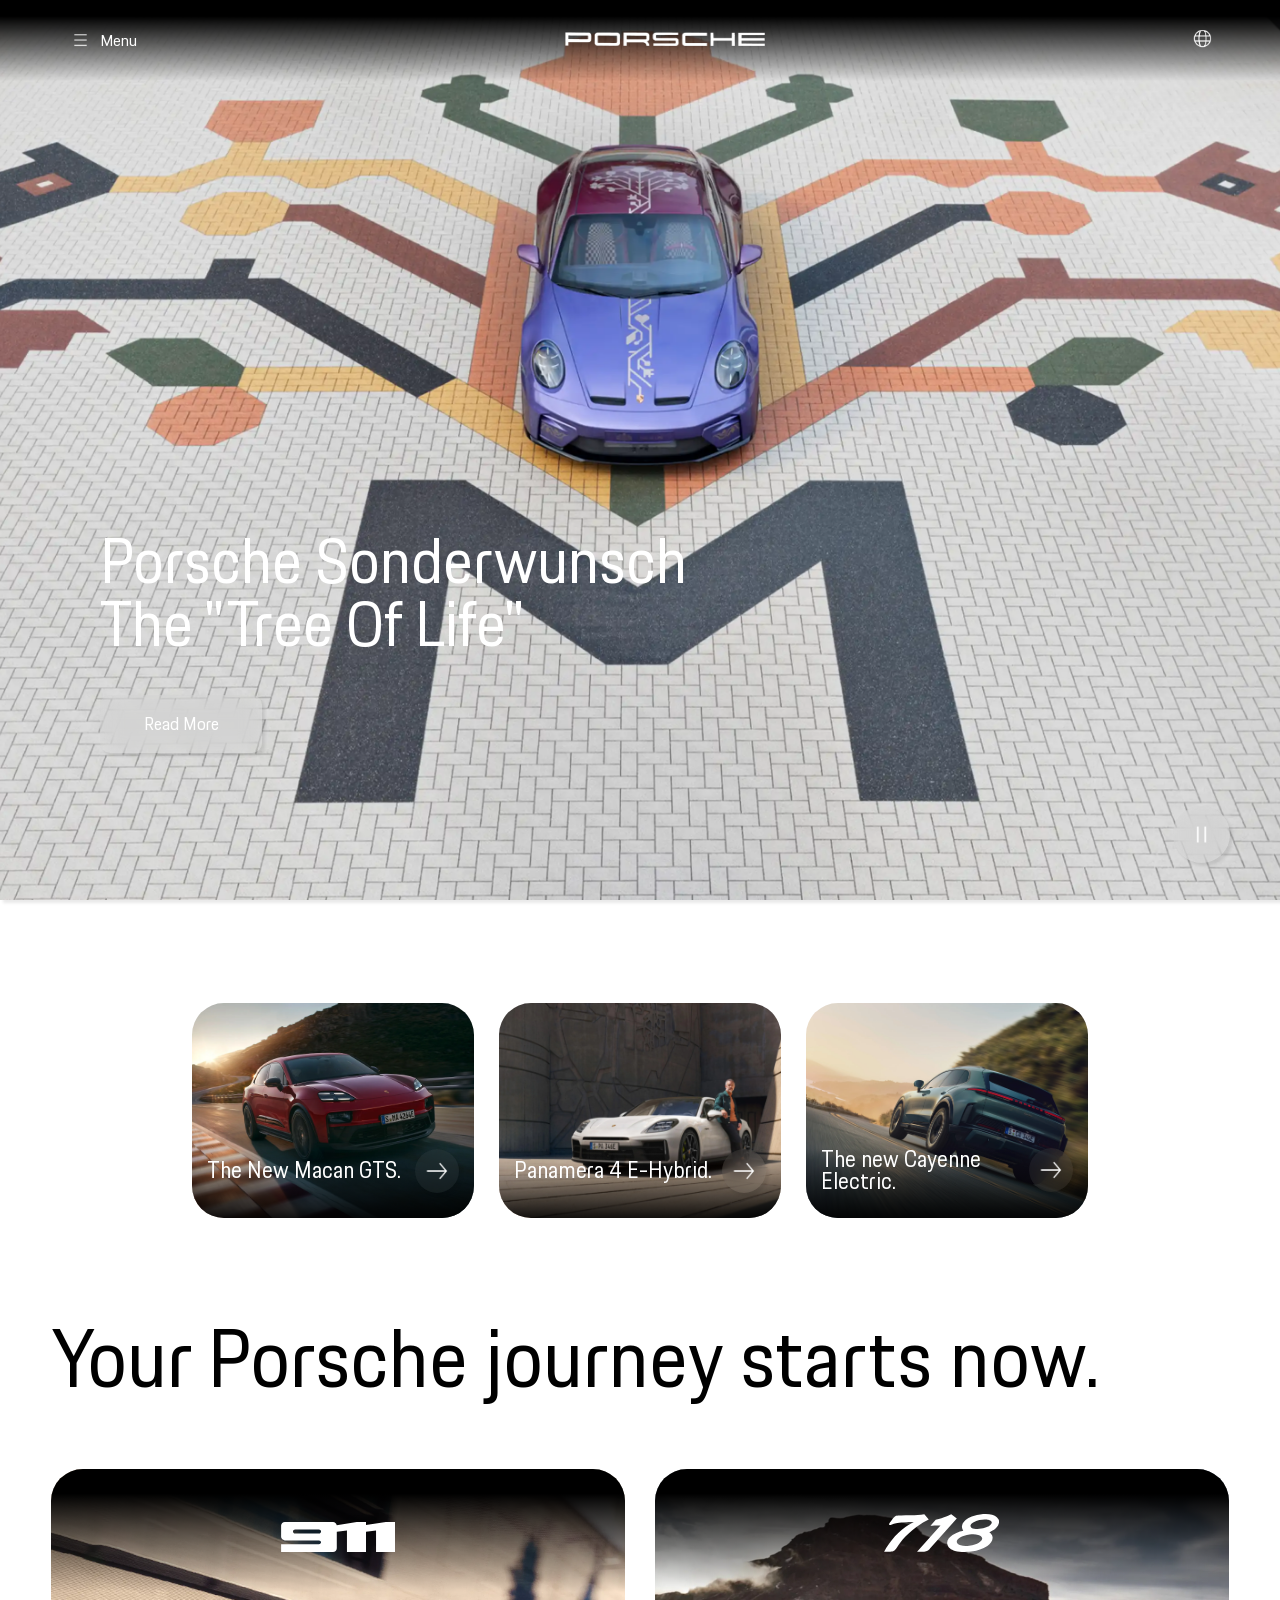
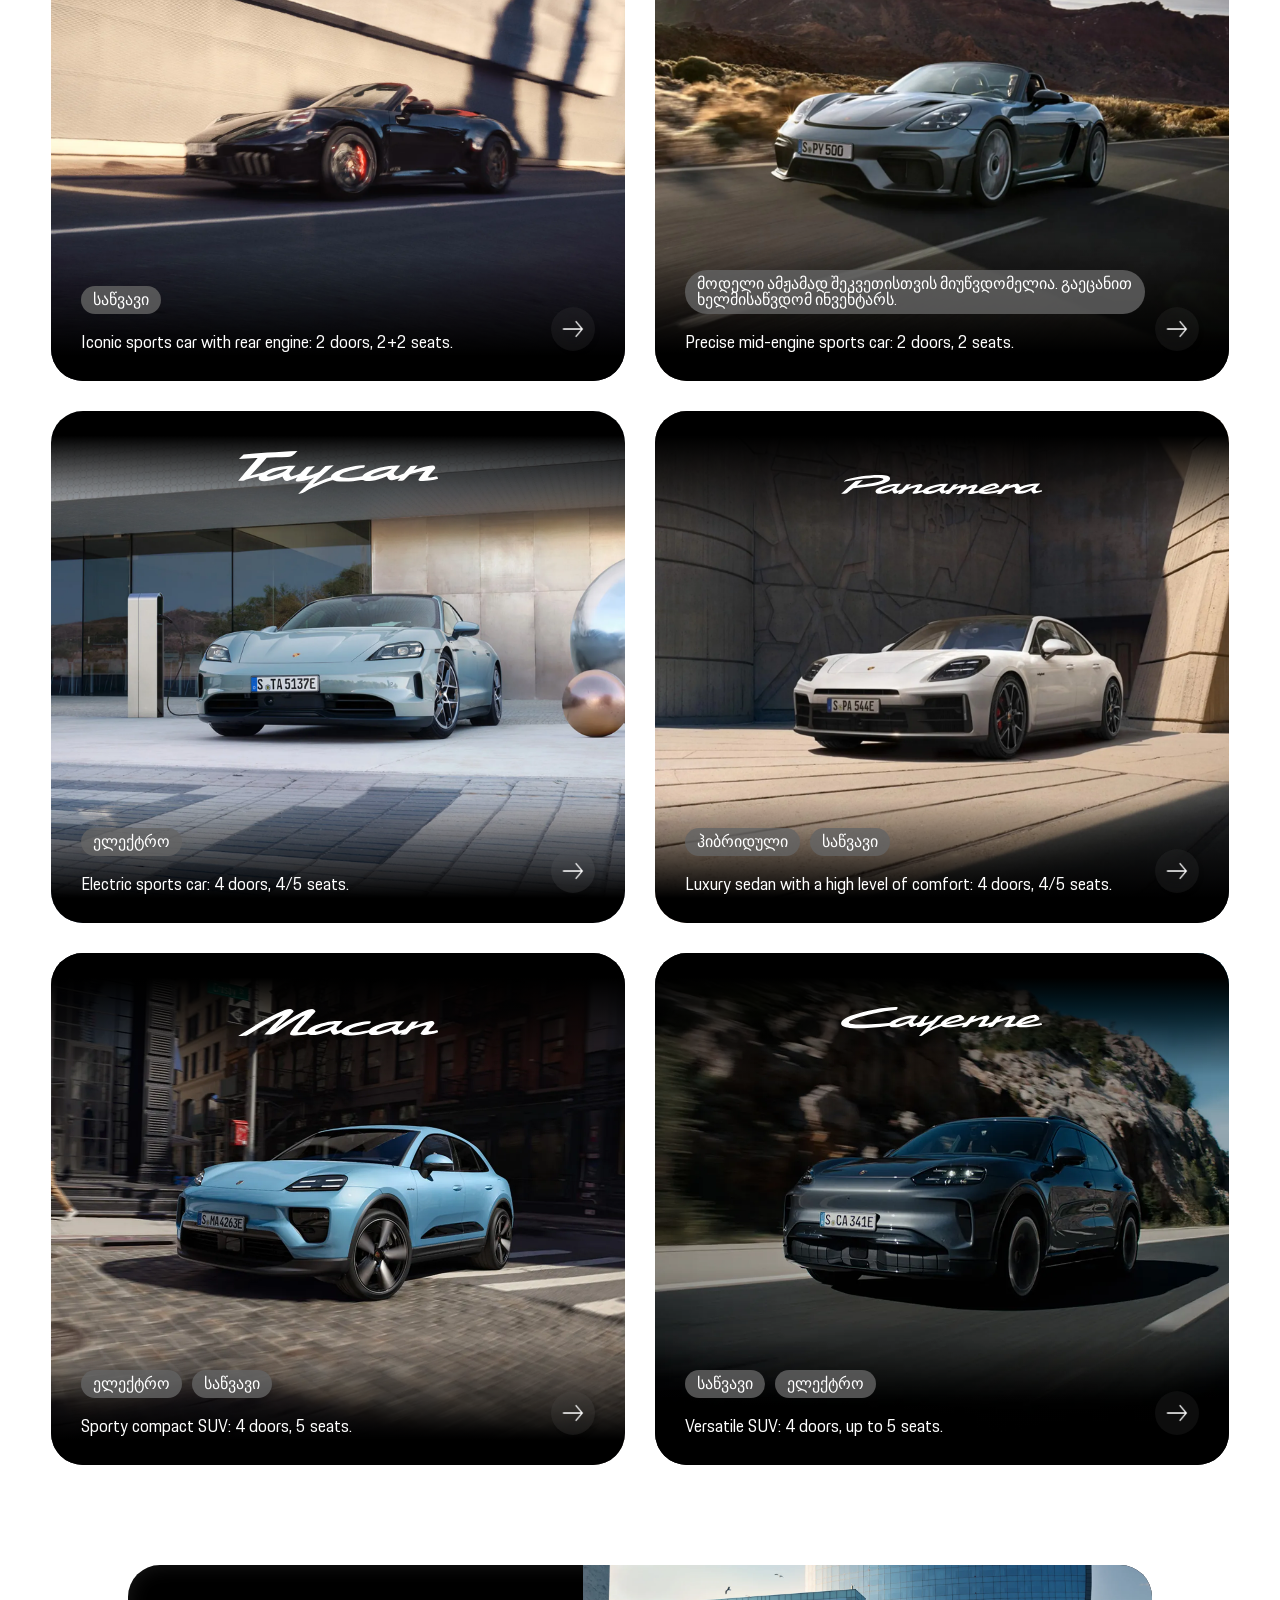
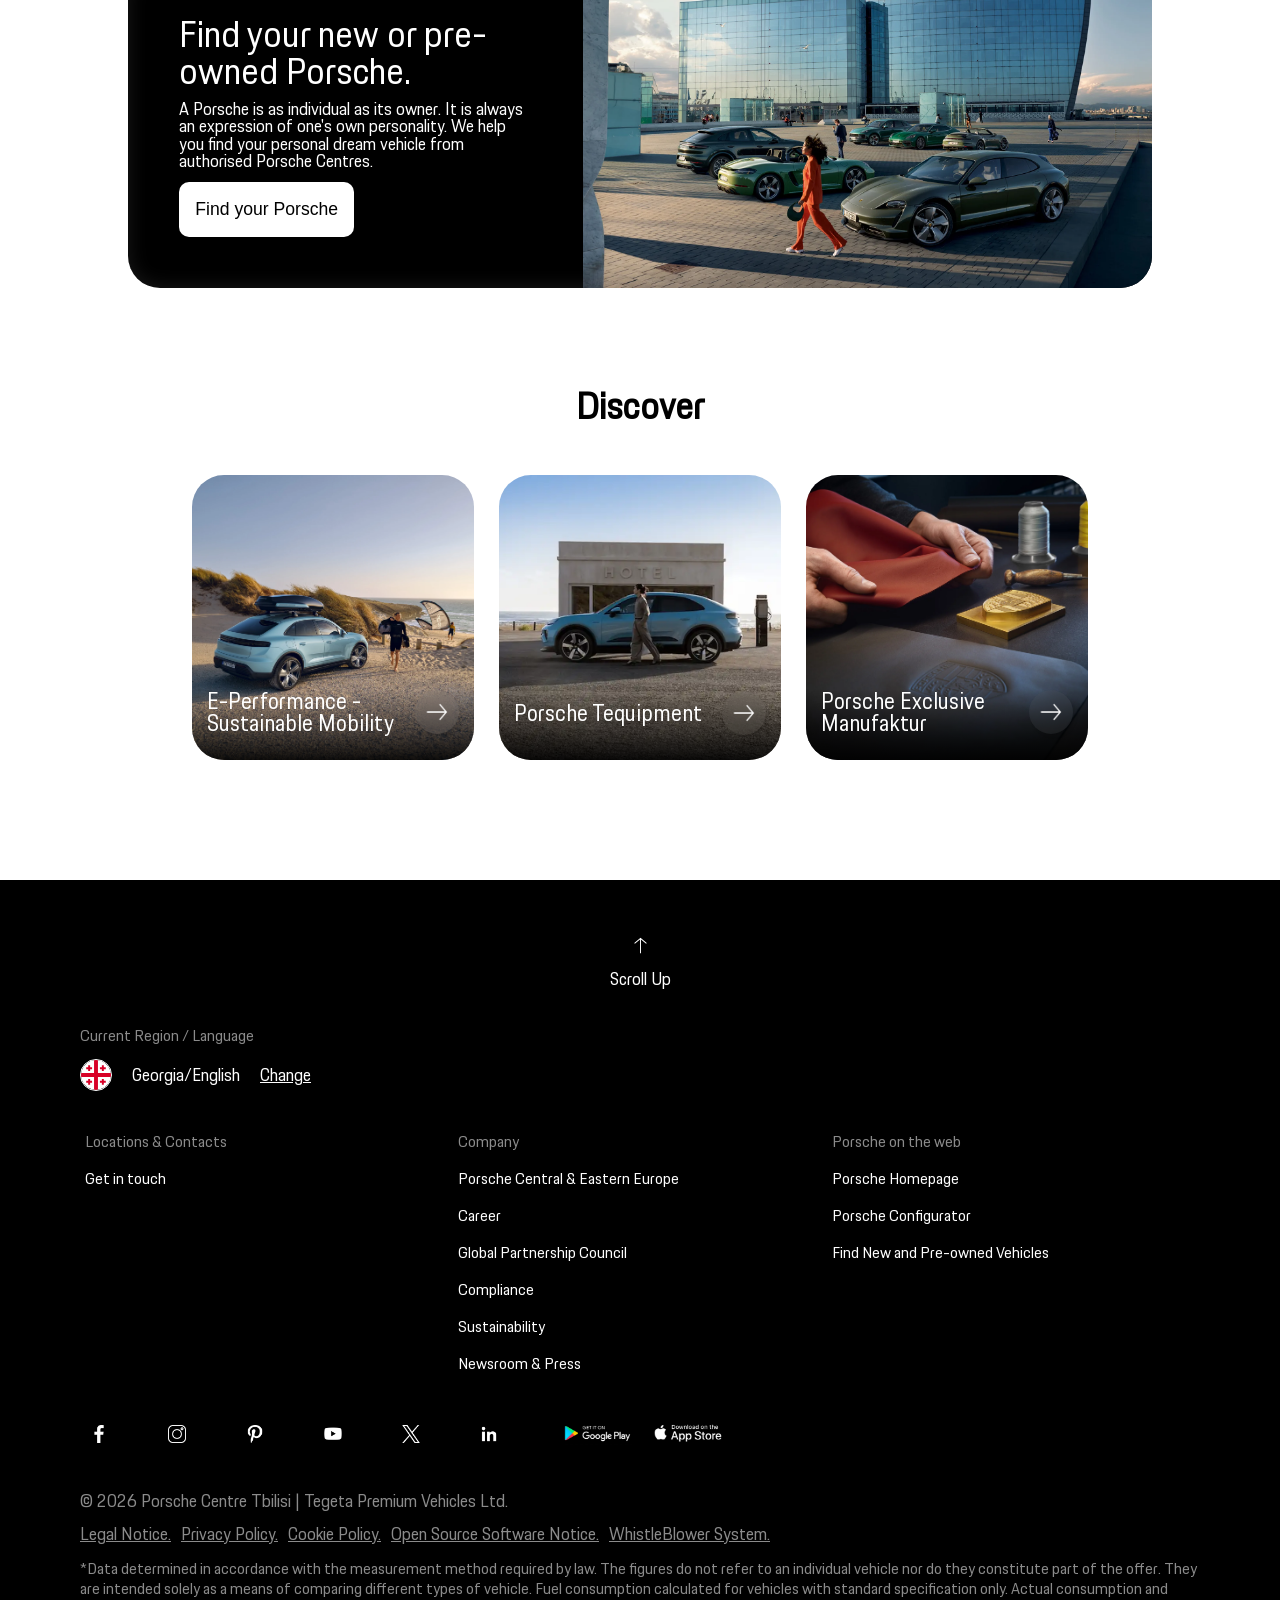
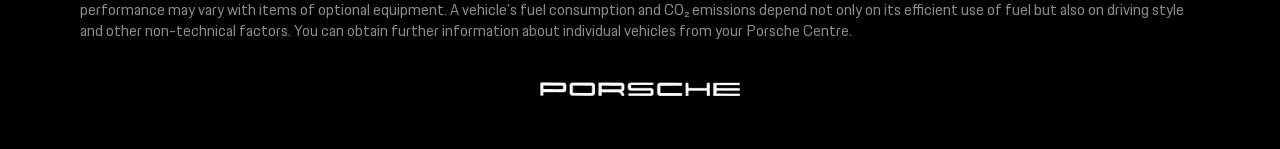
==== index.html @ de77add4 "make header variants, apply them to 911 carrera page, make them responsive, and fix minor bugs" ====
<!doctype html>
<html lang="en">
  <head>
    <meta charset="UTF-8" />
    <meta name="viewport" content="width=device-width, initial-scale=1.0" />
    <title>Porsche Georgia | Official Website</title>
    <link rel="stylesheet" href="./styles/main.css" />
    <link
      rel="icon"
      type="image/x-icon"
      href="./assets/icons/porsche-logo.ico"
    />
  </head>
  <body class="home-page">
    <header>
      <div class="header-container">
        <div id="sidebar-toggle" class="header-left">
          <img
            class="burger-menu"
            src="./assets/icons/menu-lines-white.png"
            alt="burger menu"
          />
          <p class="menu">Menu</p>
        </div>
        <div class="header-middle">
          <img
            class="porsche-logo"
            src="./assets/icons/porsche-logo.png"
            alt="porsche-logo"
          />
          <img
            class="porsche-title"
            src="./assets/images/porsche-title.png"
            alt="Porsche-title"
          />
        </div>
        <div class="header-right">
          <img
            class="globe-icon"
            src="./assets/icons/globe-white.png"
            alt="globe"
          />
          <div class="globe-tooltip">Country Selector</div>
        </div>
      </div>
    </header>
    <aside id="sidebar">
      <div id="sidebar-background" class="background-element"></div>
      <nav>
        <button id="nav-close-btn" class="sidebar-close-btn">
          <img class="x-icon" src="./assets/icons/close.svg" alt="close icon" />
        </button>
        <div class="navigation-container">
          <div class="navigation-tabs">
            <button id="models-btn" class="navigation-btn selected">
              Models
              <img
                class="arrow-right"
                src="./assets/icons/arrow-head-right.svg"
                alt="arrow-right"
              />
            </button>
            <button id="vehicle-purchase-btn" class="navigation-btn">
              Vehicle Purchase
              <img
                class="arrow-right"
                src="./assets/icons/arrow-head-right.svg"
                alt="arrow-right"
              />
            </button>
            <button id="dealer-btn" class="navigation-btn">
              Find a Dealer
              <img
                class="arrow-right"
                src="./assets/icons/arrow-head-right.svg"
                alt="arrow-right"
              />
            </button>
          </div>
          <div class="navigation-action">
            <div class="car-models-tab navigation-tab show">
              <div class="car-model-card">
                <p class="car-model-name">718</p>
                <img
                  class="car-model-image"
                  src="./assets/images/car-models/718/718-side-profile.webp"
                  alt="porsche 911 side profile"
                />
                <div class="fuel-types">
                  <p class="fuel-type">საწვავი</p>
                </div>
              </div>
              <a href="./pages/911.html">
                <div class="car-model-card">
                  <p class="car-model-name">911</p>
                  <img
                    class="car-model-image"
                    src="./assets/images/car-models/911/911-side-profile.webp"
                    alt="porsche 911 side profile"
                  />
                  <div class="fuel-types">
                    <p class="fuel-type">საწვავი</p>
                  </div>
                </div>
              </a>
              <div class="car-model-card">
                <p class="car-model-name">Taycan</p>
                <img
                  class="car-model-image"
                  src="./assets/images/car-models/taycan/taycan-side-profile.webp"
                  alt="porsche 911 side profile"
                />
                <div class="fuel-types">
                  <p class="fuel-type">ელექტრო</p>
                </div>
              </div>
              <div class="car-model-card">
                <p class="car-model-name">Panamera</p>
                <img
                  class="car-model-image"
                  src="./assets/images/car-models/panamera/panamera-side-profile.webp"
                  alt="porsche 911 side profile"
                />
                <div class="fuel-types">
                  <p class="fuel-type">ჰიბრიდული</p>
                  <p class="fuel-type">საწვავი</p>
                </div>
              </div>
              <div class="car-model-card">
                <p class="car-model-name">Macan</p>
                <img
                  class="car-model-image"
                  src="./assets/images/car-models/macan/macan-side-profile.webp"
                  alt="porsche 911 side profile"
                />
                <div class="fuel-types">
                  <p class="fuel-type">ელექტრო</p>
                  <p class="fuel-type">საწვავი</p>
                </div>
              </div>
              <div class="car-model-card">
                <p class="car-model-name">Cayenne</p>
                <img
                  class="car-model-image"
                  src="./assets/images/car-models/cayenne/cayenne-side-profile.webp"
                  alt="porsche 911 side profile"
                />
                <div class="fuel-types">
                  <p class="fuel-type">ელექტრო</p>
                  <p class="fuel-type">ჰიბრიდული</p>
                  <p class="fuel-type">საწვავი</p>
                </div>
              </div>
            </div>
            <div class="vehicle-purchase-tab navigation-tab">
              <a href="#">Model Overview & Local Services</a>
              <a href="#">Configure</a>
              <a href="#">Compare Models</a>
              <a href="#">Saved Vehicles</a>
              <a href="#">Find New and Pre-owned Vehicles</a>
              <a href="#">E-Mobility & E-Performance</a>
              <a href="#">Genuine Accessories</a>
            </div>
            <div class="dealers-tab navigation-tab">
              <button class="find-dealer-btn">
                Search for dealers on a map
                <img
                  class="arrow-right-icon"
                  src="./assets/icons/black-arrow-right.svg"
                  alt="arrow pointing right"
                />
              </button>
              <div class="dealer-details-container">
                <p class="dealer-title">Porsche center Tbilisi</p>
                <p class="dealer-address">
                  12th km., David Agmashenebeli Alley, 0131 Tbilisi
                </p>

                <ul class="dealer-navigation-list">
                  <li class="navigation-list-item">
                    <a href="#">
                      <img
                        class="navigation-icon"
                        src="./assets/icons/pin.svg"
                        alt="pin"
                      />
                      Get Directions
                    </a>
                  </li>
                  <li class="navigation-list-item">
                    <a href="#">
                      <img
                        class="navigation-icon"
                        src="./assets/icons/globe-black.svg"
                        alt="pin"
                      />
                      Visit Dealer Website
                    </a>
                  </li>
                  <li class="navigation-list-item">
                    <a href="#">
                      <img
                        class="navigation-icon"
                        src="./assets/icons/car.svg"
                        alt="pin"
                      />
                      See Vehicles for this Dealer
                    </a>
                  </li>
                </ul>
                <button class="show-more-details-btn">
                  <img
                    class="arrow-down-icon"
                    src="./assets/icons/arrow-head-down.svg"
                    alt="arrow pointing down"
                  />how more details
                </button>
              </div>
            </div>
          </div>
        </div>
      </nav>
    </aside>
    <main>
      <section id="section1" class="section1 hero-section">
        <div class="section1-container">
          <video
            class="page-video"
            autoplay
            loop
            playsinline
            poster="./assets/images/hero-video-cover.webp"
            muted
          >
            <source src="./assets/videos/hero-video-av1.mp4" type="video/mp4" />
            <source
              src="./assets/videos/hero-video-h.264.mp4"
              type="video/mp4"
            />

            <source
              src="./assets/videos/hero-video-hevc.mp4"
              type="video/mp4"
            />
            your browser doesn't support video format/codec
          </video>
          <div class="page-content">
            <h1 class="page-title">Porsche Sonderwunsch The "Tree Of Life"</h1>
            <button class="cta-btn read-btn">Read More</button>
          </div>
          <button class="video-playback-btn">
            <img
              class="pause-icon"
              src="./assets/icons/pause.png"
              alt="pause-icon"
            />
            <img
              class="play-icon"
              src="./assets/icons/play.png"
              alt="play-icon"
            />
          </button>
        </div>
      </section>
      <section class="section2">
        <div class="section2-container small-articles-container">
          <article class="small-article">
            <img
              class="article-banner"
              src="./assets/images/car-models/macan/red-macan.webp"
              alt="Porsche-Macan"
            />
            <div class="article-content">
              <p class="article-name">The New Macan GTS.</p>
              <button class="arrow-btn">
                <img
                  src="./assets/icons/white-arrow-right.png"
                  alt="white-arrow-right"
                />
              </button>
            </div>
          </article>
          <article class="small-article">
            <img
              class="article-banner"
              src="./assets/images/car-models/panamera/white-panamera-with-man.webp"
              alt="Porsche-Macan"
            />
            <div class="article-content">
              <p class="article-name">Panamera 4 E-Hybrid.</p>
              <button class="arrow-btn">
                <img
                  src="./assets/icons/white-arrow-right.png"
                  alt="white-arrow-right"
                />
              </button>
            </div>
          </article>
          <article class="small-article">
            <img
              class="article-banner"
              src="./assets/images/car-models/cayenne/green-cayenne.webp"
              alt="Porsche-Macan"
            />
            <div class="article-content">
              <p class="article-name">The new Cayenne Electric.</p>
              <button class="arrow-btn">
                <img
                  src="./assets/icons/white-arrow-right.png"
                  alt="white-arrow-right"
                />
              </button>
            </div>
          </article>
        </div>
      </section>
      <section class="section3">
        <div class="section3-container">
          <h1 class="section3-title section-title">
            Your Porsche journey starts now.
          </h1>
          <div class="articles-container">
            <article data-index="0" id="slide1" class="car-model-article">
              <div class="header header911">
                <img
                  class="model-name-signature"
                  src="./assets/images/model-signatures/911.svg"
                  alt="Porsche 911 model signature"
                />
              </div>
              <div class="media">
                <img
                  class="car-image"
                  src="./assets/images/car-models/911/911-black.webp"
                  alt="Porsche-911"
                />
                <video
                  class="car-video"
                  loop
                  autoplay
                  muted
                  src="./assets/videos/911.mp4"
                ></video>
              </div>
              <div class="footer">
                <div class="footer-left">
                  <div class="fuel-type-wrapper">
                    <p class="fuel-type">საწვავი</p>
                  </div>
                  <p class="description">
                    Iconic sports car with rear engine: 2 doors, 2+2 seats.
                  </p>
                </div>
                <div class="footer-right">
                  <button class="arrow-btn">
                    <span class="explore-title">Explore</span>
                    <img
                      src="./assets/icons/white-arrow-right.png"
                      alt="white-arrow-right"
                    />
                  </button>
                </div>
              </div>
            </article>
            <article data-index="1" id="slide2" class="car-model-article">
              <div class="header">
                <img
                  class="model-name-signature"
                  src="./assets/images/model-signatures/718.svg"
                  alt="Porsche 718 model signature"
                />
              </div>
              <div class="media">
                <img
                  class="car-image"
                  src="./assets/images/car-models/718/718-white.webp"
                  alt="Porsche-718"
                />
                <video
                  class="car-video"
                  loop
                  autoplay
                  muted
                  src="./assets/videos/718.mp4"
                ></video>
              </div>
              <div class="footer">
                <div class="footer-left">
                  <div class="fuel-type-wrapper">
                    <p class="fuel-type">
                      მოდელი ამჟამად შეკვეთისთვის მიუწვდომელია. გაეცანით
                      ხელმისაწვდომ ინვენტარს.
                    </p>
                  </div>
                  <p class="description">
                    Precise mid-engine sports car: 2 doors, 2 seats.
                  </p>
                </div>
                <div class="footer-right">
                  <button class="arrow-btn">
                    <span class="explore-title">Explore</span>
                    <img
                      src="./assets/icons/white-arrow-right.png"
                      alt="white-arrow-right"
                    />
                  </button>
                </div>
              </div>
            </article>
            <article data-index="2" id="slide3" class="car-model-article">
              <div class="header">
                <img
                  class="model-name-signature text"
                  src="./assets/images/model-signatures/taycan.svg"
                  alt="Porsche Taycan model signature text"
                />
              </div>
              <div class="media">
                <img
                  class="car-image"
                  src="./assets/images/car-models/taycan/white-taycan.webp"
                  alt="Porsche-taycan"
                />
                <video
                  class="car-video"
                  loop
                  autoplay
                  muted
                  src="./assets/videos/taycan.mp4"
                ></video>
              </div>
              <div class="footer">
                <div class="footer-left">
                  <div class="fuel-type-wrapper">
                    <p class="fuel-type">ელექტრო</p>
                  </div>
                  <p class="description">
                    Electric sports car: 4 doors, 4/5 seats.
                  </p>
                </div>
                <div class="footer-right">
                  <button class="arrow-btn">
                    <span class="explore-title">Explore</span>
                    <img
                      src="./assets/icons/white-arrow-right.png"
                      alt="white-arrow-right"
                    />
                  </button>
                </div>
              </div>
            </article>

            <article data-index="3" id="slide4" class="car-model-article">
              <div class="header">
                <img
                  class="model-name-signature text"
                  src="./assets/images/model-signatures/panamera.svg"
                  alt="Porsche Panamera model signature text"
                />
              </div>
              <div class="media">
                <img
                  class="car-image"
                  src="./assets/images/car-models/panamera/white-panamera.webp"
                  alt="Porsche-panamera"
                />
                <video
                  class="car-video"
                  loop
                  autoplay
                  muted
                  src="./assets/videos/panamera.mp4"
                ></video>
              </div>
              <div class="footer">
                <div class="footer-left">
                  <div class="fuel-type-wrapper">
                    <p class="fuel-type">ჰიბრიდული</p>
                    <p class="fuel-type">საწვავი</p>
                  </div>
                  <p class="description">
                    Luxury sedan with a high level of comfort: 4 doors, 4/5
                    seats.
                  </p>
                </div>
                <div class="footer-right">
                  <button class="arrow-btn">
                    <span class="explore-title">Explore</span>
                    <img
                      src="./assets/icons/white-arrow-right.png"
                      alt="white-arrow-right"
                    />
                  </button>
                </div>
              </div>
            </article>
            <article data-index="4" id="slide5" class="car-model-article">
              <div class="header">
                <img
                  class="model-name-signature text"
                  src="./assets/images/model-signatures/macan.svg"
                  alt="Porsche Macan model signature text"
                />
              </div>
              <div class="media">
                <img
                  class="car-image"
                  src="./assets/images/car-models/macan/blue-macan.webp"
                  alt="Porsche 911"
                />
                <video
                  class="car-video"
                  loop
                  autoplay
                  muted
                  src="./assets/videos/macan.mp4"
                ></video>
              </div>
              <div class="footer">
                <div class="footer-left">
                  <div class="fuel-type-wrapper">
                    <p class="fuel-type">ელექტრო</p>
                    <p class="fuel-type">საწვავი</p>
                  </div>
                  <p class="description">
                    Sporty compact SUV: 4 doors, 5 seats.
                  </p>
                </div>
                <div class="footer-right">
                  <button class="arrow-btn">
                    <span class="explore-title">Explore</span>

                    <img
                      src="./assets/icons/white-arrow-right.png"
                      alt="white-arrow-right"
                    />
                  </button>
                </div>
              </div>
            </article>
            <article data-index="5" id="slide6" class="car-model-article">
              <div class="header">
                <img
                  class="model-name-signature text"
                  src="./assets/images/model-signatures/cayenne.svg"
                  alt="Porsche Cayenne model signature text"
                />
              </div>
              <div class="media">
                <img
                  class="car-image"
                  src="./assets/images/car-models/cayenne/black-cayenne.webp"
                  alt="Porsche 911"
                />
                <video
                  class="car-video"
                  loop
                  autoplay
                  muted
                  src="./assets/videos/cayenne.mp4"
                ></video>
              </div>
              <div class="footer">
                <div class="footer-left">
                  <div class="fuel-type-wrapper">
                    <div class="fuel-type-wrapper">
                      <p class="fuel-type">საწვავი</p>
                      <p class="fuel-type">ელექტრო</p>
                    </div>
                  </div>
                  <p class="description">
                    Versatile SUV: 4 doors, up to 5 seats.
                  </p>
                </div>
                <div class="footer-right">
                  <button class="arrow-btn">
                    <span class="explore-title">Explore</span>
                    <img
                      src="./assets/icons/white-arrow-right.png"
                      alt="white-arrow-right"
                    />
                  </button>
                </div>
              </div>
            </article>
          </div>
          <div class="slider-nav">
            <div class="slider-nav-items">
              <a href="#slide1">
                <div class="slider-nav-item"></div>
              </a>
              <a href="#slide2">
                <div class="slider-nav-item"></div>
              </a>
              <a href="#slide3">
                <div class="slider-nav-item"></div>
              </a>
              <a href="#slide4">
                <div class="slider-nav-item"></div>
              </a>
              <a href="#slide5">
                <div class="slider-nav-item"></div>
              </a>
              <a href="#slide6">
                <div class="slider-nav-item"></div>
              </a>
            </div>
            <div class="slider-video-toggle">
              <img
                class="video-toggle-icon pause-icon"
                src="./assets/icons/pause.png"
                alt="pause-video-symbol"
              />
              <img
                class="video-toggle-icon play-icon"
                src="./assets/icons/play.png"
                alt="play-video-symbol"
              />
            </div>
          </div>
        </div>
      </section>
      <section class="section4">
        <article class="section4-container section4-article">
          <div class="article-left article-body">
            <h3 class="article-title">Find your new or pre-owned Porsche.</h3>
            <p class="article-description">
              A Porsche is as individual as its owner. It is always an
              expression of one's own personality. We help you find your
              personal dream vehicle from authorised Porsche Centres.
            </p>
            <button class="article-btn find-your-porsche-btn">
              Find your Porsche
            </button>
          </div>
          <div class="article-right article-image-container">
            <img
              class="article-image"
              src="./assets/images/porsches-parked-together.webp"
              alt="multiple Porsche models parked together in the city"
            />
          </div>
        </article>
      </section>
      <section class="section5">
        <h2>Discover</h2>
        <div class="section5-container small-articles-container">
          <article class="small-article smaller">
            <img
              class="article-banner"
              src="./assets/images/car-models/macan/light-blue-macan.webp"
              alt="Porsche-Macan"
            />
            <div class="article-content">
              <p class="article-name">E-Performance - Sustainable Mobility</p>
              <button class="arrow-btn">
                <img
                  src="./assets/icons/white-arrow-right.png"
                  alt="white-arrow-right"
                />
              </button>
            </div>
          </article>
          <article class="small-article smaller">
            <img
              class="article-banner"
              src="./assets/images/car-models/macan/light-blue-macan2.webp"
              alt="Porsche-Macan"
            />
            <div class="article-content">
              <p class="article-name">Porsche Tequipment</p>
              <button class="arrow-btn">
                <img
                  src="./assets/icons/white-arrow-right.png"
                  alt="white-arrow-right"
                />
              </button>
            </div>
          </article>
          <article class="small-article smaller">
            <img
              class="article-banner"
              src="./assets/images/hand-made.webp"
              alt="Porsche-Macan"
            />
            <div class="article-content">
              <p class="article-name">Porsche Exclusive Manufaktur</p>
              <button class="arrow-btn">
                <img
                  src="./assets/icons/white-arrow-right.png"
                  alt="white-arrow-right"
                />
              </button>
            </div>
          </article>
        </div>
      </section>
    </main>
    <footer>
      <div class="footer-container">
        <div class="scroller footer-section">
          <a href="#section1">
            <img
              class="scroller-icon"
              src="./assets/icons/arrow-up.svg"
              alt="2d arrow pointing up"
            />
            <p class="scroller-text">Scroll Up</p>
          </a>
        </div>
        <div class="region-selector footer-section">
          <div class="region-up">
            <p>Current Region / Language</p>
          </div>
          <div class="region-down">
            <img
              class="region-flag-icon"
              src="./assets/icons/georgia.svg"
              alt="georgian flag"
            />
            <p class="region-language-text">Georgia/English</p>
            <a class="region-change-link" href="#">Change</a>
          </div>
        </div>
        <nav class="footer-nav footer-content footer-section">
          <div class="nav-tab locations-contacts-tab">
            <h4 class="navigation-header">Locations & Contacts</h4>
            <a class="navigation-link" href="#">Get in touch</a>
          </div>
          <div class="nav-tab company-tab">
            <h4 class="navigation-header">Company</h4>
            <a class="navigation-link" href="#"
              >Porsche Central & Eastern Europe</a
            >
            <a class="navigation-link" href="#">Career</a>
            <a class="navigation-link" href="#">Global Partnership Council</a>
            <a class="navigation-link" href="#">Compliance</a>
            <a class="navigation-link" href="#">Sustainability</a>
            <a class="navigation-link" href="#">Newsroom & Press</a>
          </div>
          <div class="nav-tab porsche-on-the-web-tab">
            <h4 class="navigation-header">Porsche on the web</h4>
            <a class="navigation-link" href="#">Porsche Homepage</a>
            <a class="navigation-link" href="#">Porsche Configurator</a>
            <a class="navigation-link" href="#"
              >Find New and Pre-owned Vehicles</a
            >
          </div>
        </nav>
        <div class="social-media-app footer-section">
          <div class="socials">
            <a
              class="social-link"
              target="_blank"
              href="https://www.facebook.com/porsche/"
              ><img
                class="social-icon"
                src="./assets/icons/facebook.png"
                alt="facebook logo"
            /></a>
            <a
              class="social-link"
              target="_blank"
              href="https://www.instagram.com/porsche/"
              ><img
                class="social-icon"
                src="./assets/icons/instagram.png"
                alt="instagram logo"
            /></a>
            <a
              class="social-link"
              target="_blank"
              href="https://www.pinterest.com/porsche/"
              ><img
                class="social-icon"
                src="./assets/icons/pinterest.png"
                alt="pinterest logo"
            /></a>
            <a
              class="social-link"
              target="_blank"
              href="https://www.youtube.com/user/Porsche"
              ><img
                class="social-icon"
                src="./assets/icons/youtube.png"
                alt="youtube logo"
            /></a>
            <a class="social-link" target="_blank" href="https://x.com/Porsche"
              ><img
                class="social-icon"
                src="./assets/icons/twitter.png"
                alt="twitter logo"
            /></a>
            <a
              class="social-link"
              target="_blank"
              href="https://www.linkedin.com/company/porsche-ag/"
              ><img
                class="social-icon"
                src="./assets/icons/linkedin.png"
                alt="linkedin logo"
            /></a>
          </div>
          <div class="downloads">
            <a
              target="_blank"
              href="https://play.google.com/store/apps/details?id=de.porsche.one&pli=1"
              class="download-link"
            >
              <img
                src="./assets/icons/google-play-store-transparent.png"
                alt="google play download icon"
                class="download-icon"
              />
            </a>
            <a
              target="_blank"
              href="https://apps.apple.com/en/app/my-porsche/id1559529059"
              class="download-link"
            >
              <img
                src="./assets/icons/app-store-transparent.png"
                alt="app store download icon"
                class="download-icon"
              />
            </a>
          </div>
        </div>
        <div class="footer-text footer-section">
          <p class="copyright">
            © 2026 Porsche Centre Tbilisi | Tegeta Premium Vehicles Ltd.
          </p>
          <div class="rules-privacy">
            <a href="#" class="rule">Legal Notice.</a>
            <a href="#" class="rule">Privacy Policy.</a>
            <a href="#" class="rule">Cookie Policy.</a>
            <a href="#" class="rule">Open Source Software Notice.</a>
            <a href="#" class="rule">WhistleBlower System.</a>
          </div>
          <p class="footer-text-content">
            *Data determined in accordance with the measurement method required
            by law. The figures do not refer to an individual vehicle nor do
            they constitute part of the offer. They are intended solely as a
            means of comparing different types of vehicle. Fuel consumption
            calculated for vehicles with standard specification only. Actual
            consumption and performance may vary with items of optional
            equipment. A vehicle's fuel consumption and CO₂ emissions depend not
            only on its efficient use of fuel but also on driving style and
            other non-technical factors. You can obtain further information
            about individual vehicles from your Porsche Centre.
          </p>
        </div>
        <div class="footer-section porsche-logo-wrapper">
          <img
            class="porsche-title"
            src="./assets/images/porsche-title.png"
            alt="porsche title"
          />
          <img
            class="porsche-logo"
            src="./assets/icons/porsche-logo.png"
            alt="porsche logo"
          />
        </div>
      </div>
    </footer>
    <script type="module" src="./scripts/pages/home-page.js"></script>
  </body>
</html>
---- styles/main.css ----
html,
body,
div,
span,
applet,
object,
iframe,
h1,
h2,
h3,
h4,
h5,
h6,
p,
blockquote,
pre,
a,
abbr,
acronym,
address,
big,
cite,
code,
del,
dfn,
em,
img,
ins,
kbd,
q,
s,
samp,
small,
strike,
strong,
sub,
sup,
tt,
var,
b,
u,
i,
center,
dl,
dt,
dd,
ol,
ul,
li,
fieldset,
form,
label,
legend,
table,
caption,
tbody,
tfoot,
thead,
tr,
th,
td,
article,
aside,
canvas,
details,
embed,
figure,
figcaption,
footer,
header,
hgroup,
menu,
nav,
output,
ruby,
section,
summary,
time,
mark,
audio,
video {
  margin: 0;
  padding: 0;
  border: 0;
  font-size: 100%;
  font: inherit;
  vertical-align: baseline;
}

/* HTML5 display-role reset for older browsers */
article,
aside,
details,
figcaption,
figure,
footer,
header,
hgroup,
menu,
nav,
section {
  display: block;
}

body {
  line-height: 1;
}

ol,
ul {
  list-style: none;
}

blockquote,
q {
  quotes: none;
}

blockquote:before,
blockquote:after,
q:before,
q:after {
  content: "";
  content: none;
}

table {
  border-collapse: collapse;
  border-spacing: 0;
}

@font-face {
  font-family: Porsche next;
  src: url(../../assets/fonts/porsche-next/porsche-next.ttf);
  font-display: swap;
}
aside {
  position: fixed;
  top: 0;
  left: 0;
  bottom: 0;
  width: 65vw;
  opacity: 0.5;
  pointer-events: none;
  transform: translateX(-105%);
  z-index: 200;
  transition-duration: 0.3s;
}
aside nav {
  position: relative;
  height: 100%;
  width: 100%;
}
aside nav .sidebar-close-btn {
  display: flex;
  flex-direction: row;
  justify-content: center;
  align-items: center;
  gap: 0px;
  display: flex;
  flex-direction: row;
  justify-content: center;
  align-items: center;
  gap: 0px;
  background-color: rgba(255, 255, 255, 0.05);
  backdrop-filter: blur(10px);
  box-shadow: 3px 3px 3px rgba(0, 0, 0, 0.089);
  border: none;
  border-radius: 50%;
  padding: 7px;
  transition-duration: 0.15s;
  box-sizing: border-box;
}
aside nav .sidebar-close-btn:not(.disabled):hover {
  background-color: rgba(0, 0, 0, 0.0892);
  cursor: pointer;
}
aside nav .sidebar-close-btn:not(.disabled):active {
  transition-duration: 0s;
  background-color: rgba(0, 0, 0, 0.15);
}
aside nav .sidebar-close-btn img {
  width: clamp(20px, 2.5vw, 30px);
}
aside nav .sidebar-close-btn {
  display: none;
  position: absolute;
  right: -90px;
  top: 20px;
  border: none;
  padding: 15px;
  border-radius: 50%;
  cursor: pointer;
}
aside nav .sidebar-close-btn .x-icon {
  width: 25px;
  filter: invert(100);
}
aside a {
  text-decoration: none;
  color: unset;
}
aside .background-element {
  display: none;
  position: fixed;
  width: 100vw;
  height: 100vw;
  background-color: rgba(0, 0, 0, 0.6);
  cursor: pointer;
}

aside.show {
  opacity: 1;
  pointer-events: all;
  transform: translateX(0);
}
aside.show .background-element {
  display: block;
}
aside.show .sidebar-close-btn {
  display: block;
}

.navigation-container {
  display: grid;
  grid-template-columns: repeat(2, 1fr);
  height: 100%;
  width: 100%;
}
.navigation-container .navigation-tabs {
  display: flex;
  flex-direction: column;
  justify-content: flex-start;
  align-items: flex-start;
  gap: min(20px, 5vw);
  background-color: #ffffff;
  height: 100%;
  padding: min(92px, 7vw) min(35px, 6vw);
}
.navigation-container .navigation-tabs .navigation-btn {
  display: flex;
  flex-direction: row;
  justify-content: space-between;
  align-items: center;
  gap: 10px;
  width: 100%;
  font-size: clamp(1rem, 1.5vw + 0.3rem, 1.4rem);
  font-family: Porsche Next, Arial;
  border: none;
  background-color: transparent;
  padding: 8px 16px;
  border-radius: 8px;
  transition-duration: 0.2s;
  white-space: nowrap;
}
.navigation-container .navigation-tabs .navigation-btn .arrow-right {
  width: 22px;
}
.navigation-container .navigation-tabs .navigation-btn.selected {
  background-color: #f1f1f4;
}
.navigation-container .navigation-tabs .navigation-btn:hover:not(.selected) {
  background-color: rgba(100, 101, 114, 0.236);
  cursor: pointer;
  box-shadow: 5px 5px 7px rgba(0, 0, 0, 0.07);
}
.navigation-container .navigation-tabs .navigation-btn:active:not(.selected) {
  opacity: 0.6;
  transition-duration: 0s;
}
.navigation-container .navigation-action {
  background-color: #f1f1f4;
  height: 100%;
  overflow-y: auto;
}
.navigation-container .navigation-action .navigation-tab {
  padding: min(92px, 7vw) min(30px, 4vw);
  box-sizing: border-box;
  width: 100%;
}
.navigation-container .navigation-action .car-models-tab.show {
  display: flex;
  flex-direction: column;
  justify-content: flex-start;
  align-items: center;
  gap: min(30px, 6vw);
}
.navigation-container .navigation-action .vehicle-purchase-tab.show {
  display: flex;
  flex-direction: column;
  justify-content: center;
  align-items: flex-start;
  gap: min(40px, 6vw);
}
.navigation-container .navigation-action .dealers-tab.show {
  display: flex;
  flex-direction: column;
  justify-content: flex-start;
  align-items: center;
  gap: min(50px, 7vw);
}

.car-models-tab {
  display: none;
  box-sizing: border-box;
}
.car-models-tab .car-model-card {
  width: 100%;
  font-family: Porsche Next, Arial;
  padding: min(15px, 4vw);
  border-radius: 12px;
  box-sizing: border-box;
  transition-duration: 0.15s;
}
.car-models-tab .car-model-card .car-model-name {
  font-size: clamp(0.8rem, 1.3vw + 0.2rem, 1.1rem);
  padding: 6px 12px;
}
.car-models-tab .car-model-card .car-model-image {
  width: clamp(100px, 100%, 350px);
  align-self: center;
  transition-duration: 0.15s;
}
.car-models-tab .car-model-card .fuel-types {
  display: flex;
  flex-direction: row;
  justify-content: flex-start;
  align-items: center;
  gap: 5px;
  flex-wrap: wrap;
}
.car-models-tab .car-model-card .fuel-type {
  display: inline-block;
  padding: 6px 12px;
  border-radius: 50px;
  background-color: #ffffff;
  font-size: clamp(0.7rem, 1.2vw + 0.2rem, 1rem);
  transition-duration: 0.15s;
}
.car-models-tab .car-model-card:hover {
  background-color: #ffffff;
  cursor: pointer;
}
.car-models-tab .car-model-card:hover .car-model-image {
  transform: translateX(5%);
}
.car-models-tab .car-model-card:hover .fuel-type {
  background-color: #f1f1f4;
}

.vehicle-purchase-tab {
  display: none;
  box-sizing: border-box;
}
.vehicle-purchase-tab a {
  color: #000000;
  font-size: clamp(1rem, 1.5vw + 0.3rem, 1.4rem);
  font-family: Porsche Next, Arial;
  padding: 5px 10px;
  transition-duration: 0.2s;
  border-radius: 6px;
}
.vehicle-purchase-tab a:hover {
  background-color: rgba(100, 101, 114, 0.236);
}

.dealers-tab {
  display: none;
  box-sizing: border-box;
}
.dealers-tab .find-dealer-btn {
  display: flex;
  flex-direction: row;
  justify-content: space-between;
  align-items: center;
  gap: 0px;
  border: none;
  padding: min(20px, 7vw);
  background-color: #e7e7ea;
  width: 100%;
  border-radius: 16px;
  font-size: clamp(0.8rem, 1.3vw + 0.2rem, 1.1rem);
  font-family: Porsche Next, Arial;
  transition-duration: 0.2s;
}
.dealers-tab .find-dealer-btn .arrow-right-icon {
  width: 25px;
}
.dealers-tab .find-dealer-btn:hover {
  background-color: rgba(100, 101, 114, 0.236);
  cursor: pointer;
}
.dealers-tab .find-dealer-btn:hover .arrow-right-icon {
  animation: bounce-right 0.5s ease-out;
}
.dealers-tab .find-dealer-btn:active {
  opacity: 0.8;
  transition-duration: 0s;
}
.dealers-tab .dealer-details-container {
  display: flex;
  flex-direction: column;
  justify-content: flex-start;
  align-items: flex-start;
  gap: 20px;
  font-family: Porsche Next, Arial;
  padding: min(40px, 7vw);
  background-color: #ffffff;
  border-radius: 16px;
  width: 100%;
  box-sizing: border-box;
}
.dealers-tab .dealer-details-container .dealer-title {
  font-size: clamp(1rem, 1.5vw + 0.3rem, 1.4rem);
  color: #000000;
}
.dealers-tab .dealer-details-container .dealer-address {
  color: #8b8b8b;
  font-size: clamp(0.7rem, 1.2vw + 0.2rem, 1rem);
}
.dealers-tab .dealer-details-container .dealer-navigation-list {
  display: flex;
  flex-direction: column;
  justify-content: flex-start;
  align-items: flex-start;
  gap: 10px;
}
.dealers-tab .dealer-details-container .dealer-navigation-list .navigation-list-item {
  padding: 2px 4px;
  border-radius: 6px;
  transition-duration: 0.2s;
}
.dealers-tab .dealer-details-container .dealer-navigation-list .navigation-list-item a {
  display: flex;
  flex-direction: row;
  justify-content: flex-start;
  align-items: center;
  gap: 5px;
  color: #000000;
}
.dealers-tab .dealer-details-container .dealer-navigation-list .navigation-list-item a .navigation-icon {
  width: 25px;
}
.dealers-tab .dealer-details-container .dealer-navigation-list .navigation-list-item:hover {
  background-color: rgba(100, 101, 114, 0.236);
}
.dealers-tab .dealer-details-container .show-more-details-btn {
  display: flex;
  flex-direction: row;
  justify-content: center;
  align-items: center;
  gap: 0px;
  width: 100%;
  border: none;
  background-color: rgba(100, 101, 114, 0.236);
  padding: min(18px, 6vw);
  font-size: clamp(0.8rem, 1.3vw + 0.2rem, 1.1rem);
  font-family: Porsche Next, Arial;
  border-radius: 12px;
  transition-duration: 0.2s;
}
.dealers-tab .dealer-details-container .show-more-details-btn .arrow-down-icon {
  width: 25px;
}
.dealers-tab .dealer-details-container .show-more-details-btn:hover {
  background-color: #f1f1f4;
  cursor: pointer;
}
.dealers-tab .dealer-details-container .show-more-details-btn:hover .arrow-down-icon {
  animation: float 0.7s infinite ease-in-out;
}
.dealers-tab .dealer-details-container .show-more-details-btn:active {
  opacity: 0.7;
  transition-duration: 0s;
}

@media (max-width: 1000px) {
  aside {
    width: 85vw;
  }
}
@media (max-width: 760px) {
  aside {
    width: 100vw;
  }
  aside nav .sidebar-close-btn {
    right: 20px;
    top: 20px;
    padding: 5px;
  }
  aside nav .sidebar-close-btn .x-icon {
    filter: invert(0);
  }
  aside nav .navigation-container {
    grid-template-columns: 1fr;
  }
  aside nav .navigation-container .navigation-tabs {
    box-sizing: border-box;
  }
  aside nav .navigation-container .navigation-tabs .navigation-btn {
    width: 80%;
  }
  aside nav .navigation-container .navigation-action {
    box-shadow: inset 0px 10px 10px rgba(0, 0, 0, 0.1);
  }
}
@keyframes bounce-right {
  0% {
    transform: translateX(0px);
  }
  25% {
    transform: translateX(20px);
  }
  50% {
    transform: translateX(-5px);
  }
  75% {
    transform: translateX(10px);
  }
  100% {
    transform: translateX(0px);
  }
}
@keyframes float {
  0% {
    transform: translateY(0px);
  }
  50% {
    transform: translateY(5px);
  }
  100% {
    transform: translateY(0px);
  }
}
@keyframes rotate {
  from {
    transform: rotate(0deg);
  }
  to {
    transform: rotate(360deg);
  }
}
footer {
  background-color: #000000;
  color: #ffffff;
  font-family: Porsche Next, Arial;
  padding: min(50px, 6.5vw) min(80px, 8vw);
  box-sizing: border-box;
}

.footer-container {
  display: grid;
  grid-template-columns: 1fr;
  justify-items: center;
  gap: 40px;
  width: 100%;
}
.footer-container a {
  color: unset;
  text-decoration: none;
}
.footer-container img {
  width: 40px;
}
.footer-container .footer-section {
  width: 100%;
}
.footer-container .scroller a {
  display: flex;
  flex-direction: column;
  justify-content: center;
  align-items: center;
  gap: 10px;
}
.footer-container .scroller {
  width: unset;
  font-size: clamp(0.8rem, 1.3vw + 0.2rem, 1.1rem);
}
.footer-container .scroller .scroller-icon {
  width: 23px;
  filter: invert(100);
  transition-duration: 0.15s;
  padding: 4px;
  border-radius: 50%;
}
.footer-container .scroller:hover {
  cursor: pointer;
}
.footer-container .scroller:hover .scroller-icon {
  background-color: rgba(100, 100, 100, 0.8);
  animation: arrow-jump 0.6s, ease-out;
}
.footer-container .region-selector {
  display: flex;
  flex-direction: column;
  justify-content: center;
  align-items: flex-start;
  gap: 15px;
}
.footer-container .region-selector .region-up {
  font-size: clamp(0.7rem, 1.2vw + 0.2rem, 1rem);
  color: #8b8b8b;
}
.footer-container .region-selector .region-down {
  display: flex;
  flex-direction: row;
  justify-content: center;
  align-items: center;
  gap: 20px;
  font-size: clamp(0.8rem, 1.3vw + 0.2rem, 1.1rem);
}
.footer-container .region-selector .region-down .region-flag-icon {
  width: 30px;
  border: 1px white solid;
  border-radius: 50%;
}
.footer-container .region-selector .region-down .region-change-link {
  text-decoration: underline;
  cursor: pointer;
}
.footer-container .footer-nav {
  display: grid;
  grid-template-columns: repeat(3, 1fr);
}
.footer-container .footer-nav .nav-tab {
  display: flex;
  flex-direction: column;
  justify-content: flex-start;
  align-items: flex-start;
  gap: 15px;
}
.footer-container .footer-nav .nav-tab .navigation-header {
  color: #8b8b8b;
  font-size: clamp(0.7rem, 1.2vw + 0.2rem, 1rem);
  padding: 3px 5px;
}
.footer-container .footer-nav .nav-tab .navigation-link {
  font-size: clamp(0.7rem, 1.2vw + 0.2rem, 1rem);
  padding: 3px 5px;
  border-radius: 4px;
  transition-duration: 0.15s;
}
.footer-container .footer-nav .nav-tab .navigation-link:hover {
  background-color: rgba(100, 100, 100, 0.8);
}
.footer-container .social-media-app {
  display: flex;
  flex-direction: row;
  justify-content: flex-start;
  align-items: center;
  gap: min(50px, 6vw);
}
.footer-container .social-media-app .socials {
  display: flex;
  flex-direction: row;
  justify-content: center;
  align-items: center;
  gap: min(40px, 5vw);
  flex-wrap: wrap;
}
.footer-container .social-media-app .socials .social-link {
  display: flex;
  flex-direction: row;
  justify-content: center;
  align-items: center;
  gap: 0px;
  padding: 10px;
  transition-duration: 0.15s;
  border-radius: 50%;
}
.footer-container .social-media-app .socials .social-link:hover {
  background-color: rgba(100, 100, 100, 0.8);
}
.footer-container .social-media-app .socials .social-icon {
  width: clamp(13px, 5vw, 18px);
}
.footer-container .social-media-app .downloads {
  display: flex;
  flex-direction: row;
  justify-content: center;
  align-items: center;
  gap: 10px;
}
.footer-container .social-media-app .downloads .download-icon {
  width: clamp(80px, 6vw, 125px);
}
.footer-container .footer-text {
  display: flex;
  flex-direction: column;
  justify-content: center;
  align-items: flex-start;
  gap: 15px;
  color: #8b8b8b;
  font-size: clamp(0.8rem, 1.3vw + 0.2rem, 1.1rem);
}
.footer-container .footer-text .rules-privacy {
  display: flex;
  flex-direction: row;
  justify-content: center;
  align-items: center;
  gap: 10px;
  text-decoration: underline;
}
.footer-container .footer-text .footer-text-content {
  line-height: 130%;
  font-size: clamp(0.7rem, 1.2vw + 0.2rem, 1rem);
}
.footer-container .porsche-logo-wrapper {
  width: unset;
}
.footer-container .porsche-logo-wrapper .porsche-title {
  width: clamp(150px, 20vw, 200px);
}
.footer-container .porsche-logo-wrapper .porsche-logo {
  width: clamp(30px, 7vw, 200px);
  display: none;
}

@media (max-width: 760px) {
  .footer-container .footer-nav {
    grid-template-columns: 1fr;
    gap: 50px;
  }
  .footer-container .social-media-app {
    flex-direction: column;
    align-items: flex-start;
    gap: 20px;
  }
  .footer-container .social-media-app .socials {
    gap: 5px;
  }
  .footer-container .footer-text {
    gap: 20px;
  }
  .footer-container .footer-text .rules-privacy {
    flex-direction: column;
    align-items: flex-start;
  }
  .footer-container .porsche-logo-wrapper .porsche-logo {
    display: block;
  }
  .footer-container .porsche-logo-wrapper .porsche-title {
    display: none;
  }
}
@keyframes arrow-jump {
  25% {
    transform: translateY(-5px);
  }
  50% {
    transform: translateY(3px);
  }
  75% {
    transform: translateY(-3px);
  }
  100% {
    transform: translateY(0);
  }
}
.home-page header {
  background: linear-gradient(to bottom, rgb(0, 0, 0) 20%, transparent 100%);
  position: fixed;
  top: 0;
  left: 0;
  right: 0;
  padding: 25px min(70px, 5vw);
  z-index: 100;
}
.home-page header .header-container {
  display: flex;
  flex-direction: row;
  justify-content: space-between;
  align-items: center;
  gap: 0px;
}
.home-page header .header-container .header-left {
  display: flex;
  flex-direction: row;
  justify-content: center;
  align-items: center;
  gap: 7px;
  padding: 2px 4px;
  border-radius: 10px;
  cursor: pointer;
  transition-duration: 0.2s;
}
.home-page header .header-container .header-left:hover {
  background-color: rgba(100, 100, 100, 0.8);
}
.home-page header .header-container .burger-menu {
  width: 25px;
}
.home-page header .header-container .menu {
  color: #ffffff;
  font-family: Porsche Next, Arial;
}
.home-page header .header-container .porsche-logo {
  display: none;
  width: 32px;
}
.home-page header .header-container .porsche-title {
  width: clamp(150px, 20vw, 200px);
}
.home-page header .header-container .header-right {
  position: relative;
}
.home-page header .header-container .globe-icon {
  width: 24px;
  padding: 2px;
  border-radius: 50%;
  transition-duration: 0.15s;
}
.home-page header .header-container .globe-icon:hover {
  background-color: rgba(100, 100, 100, 0.8);
  cursor: pointer;
}
.home-page header .header-container .globe-icon:hover + .globe-tooltip {
  opacity: 1;
}
.home-page header .header-container .globe-tooltip {
  position: absolute;
  opacity: 0;
  top: 50%;
  right: 50%;
  transform: translate(50%, 50%);
  padding: min(6px, 6vw);
  background-color: rgba(100, 100, 100, 0.8);
  color: #ffffff;
  font-size: clamp(0.7rem, 1.2vw + 0.2rem, 1rem);
  font-family: Porsche Next, Arial;
  line-height: 130%;
  white-space: nowrap;
  pointer-events: none;
  transition-duration: 0.3s;
}
@media (max-width: 760px) {
  .home-page header .header-container .porsche-title {
    display: none;
  }
  .home-page header .header-container .porsche-logo {
    display: block;
  }
  .home-page header .header-container .menu {
    display: none;
  }
  .home-page header .header-container .globe-tooltip {
    white-space: wrap;
  }
}

.section1-container {
  position: relative;
}
.section1-container .page-video {
  background-color: rgba(255, 255, 255, 0.05);
  backdrop-filter: blur(10px);
  box-shadow: 3px 3px 3px rgba(0, 0, 0, 0.089);
  z-index: 1;
  object-fit: cover;
  width: 100%;
  height: 100vh;
}
.section1-container .page-content {
  display: flex;
  flex-direction: column;
  justify-content: center;
  align-items: flex-start;
  gap: 40px;
  position: absolute;
  z-index: 2;
  left: 0;
  bottom: 0;
  width: 100%;
  padding: min(150px, 25vw) min(100px, 8vw);
  box-sizing: border-box;
}
.section1-container .page-content .page-title {
  font-size: clamp(1.7rem, 5vw + 0.3rem, 3.9rem);
  font-family: Porsche Next, Arial;
  color: #ffffff;
  max-width: 650px;
}
.section1-container .page-content .read-btn {
  background-color: rgba(255, 255, 255, 0.05);
  backdrop-filter: blur(10px);
  box-shadow: 3px 3px 3px rgba(0, 0, 0, 0.089);
  backdrop-filter: blur(10px);
  border: none;
  padding: min(15px, 8vw) 0;
  width: 15%;
  border-radius: 10px;
  font-size: clamp(0.8rem, 1.3vw + 0.2rem, 1.1rem);
  color: #ffffff;
  font-family: Porsche Next, Arial;
  transition: background 0.15s;
  white-space: nowrap;
}
.section1-container .page-content .read-btn:hover {
  background-color: rgba(0, 0, 0, 0.0892);
  cursor: pointer;
}
.section1-container .page-content .read-btn:active {
  background-color: rgba(0, 0, 0, 0.15);
}
.section1-container .video-playback-btn {
  display: flex;
  flex-direction: row;
  justify-content: center;
  align-items: center;
  gap: 0px;
  background-color: rgba(255, 255, 255, 0.05);
  backdrop-filter: blur(10px);
  box-shadow: 3px 3px 3px rgba(0, 0, 0, 0.089);
  position: absolute;
  bottom: min(40px, 5vw);
  right: min(50px, 5vw);
  padding: min(15px, 3vw);
  border-radius: 50%;
  border: none;
  transition: background 0.15s;
  cursor: pointer;
  z-index: 2;
}
.section1-container .video-playback-btn:hover {
  background-color: rgba(0, 0, 0, 0.0892);
  cursor: pointer;
}
.section1-container .video-playback-btn:active {
  transition-duration: 0s;
  background-color: rgba(0, 0, 0, 0.15);
}
.section1-container .video-playback-btn img {
  width: clamp(15px, 5vw, 27px);
}
.section1-container .video-playback-btn .play-icon {
  display: none;
}
.section1-container .video-paused .play-icon {
  display: block;
}
.section1-container .video-paused .pause-icon {
  display: none;
}

@media (max-width: 760px) {
  .section1-container .page-content .page-title {
    width: 100%;
    text-align: center;
  }
  .section1-container .page-content .read-btn {
    width: 100%;
  }
}
.small-article {
  opacity: 0;
  transform: translateY(15%);
  position: relative;
  border-radius: 32px;
  overflow: hidden;
  transition-duration: 1s;
}
.small-article:hover img {
  transform: scale(1.07);
}
.small-article {
  z-index: 1;
}
.small-article .article-banner {
  position: relative;
  width: 100%;
  height: 100%;
  z-index: 2;
  object-fit: cover;
  transition-duration: 0.35s;
}
.small-article .article-content {
  display: flex;
  flex-direction: row;
  justify-content: space-between;
  align-items: center;
  gap: 10px;
  position: absolute;
  width: 100%;
  padding: 0 15px;
  bottom: 0;
  background: linear-gradient(to top, rgba(0, 0, 0, 0.904), transparent);
  padding-bottom: min(25px, 7vw);
  box-sizing: border-box;
  z-index: 2;
}
.small-article .article-name {
  font-family: Porsche Next, Arial;
  font-size: clamp(1rem, 1.5vw + 0.3rem, 1.4rem);
  color: #ffffff;
}
.small-article .arrow-btn {
  display: flex;
  flex-direction: row;
  justify-content: center;
  align-items: center;
  gap: 0px;
  background-color: rgba(255, 255, 255, 0.05);
  backdrop-filter: blur(10px);
  box-shadow: 3px 3px 3px rgba(0, 0, 0, 0.089);
  border: none;
  border-radius: 50%;
  padding: 7px;
  transition-duration: 0.15s;
  box-sizing: border-box;
}
.small-article .arrow-btn:not(.disabled):hover {
  background-color: rgba(0, 0, 0, 0.0892);
  cursor: pointer;
}
.small-article .arrow-btn:not(.disabled):active {
  transition-duration: 0s;
  background-color: rgba(0, 0, 0, 0.15);
}
.small-article .arrow-btn img {
  width: clamp(20px, 2.5vw, 30px);
}

.small-article.show {
  opacity: 1;
  transform: translateY(0);
}

.section2 {
  display: flex;
  flex-direction: row;
  justify-content: center;
  align-items: center;
  gap: 0px;
}

.small-articles-container {
  display: grid;
  grid-template-columns: repeat(3, 1fr);
  gap: 25px;
  width: 70%;
  box-sizing: border-box;
}

@media (max-width: 1000px) {
  .small-articles-container {
    grid-template-columns: 1fr;
    grid-auto-rows: 1fr;
    width: 85%;
  }
}
.section3-container {
  display: flex;
  flex-direction: column;
  justify-content: center;
  align-items: center;
  gap: 20px;
  width: 92vw;
  margin: 0 auto;
}
.section3-container .section3-title {
  font-family: Porsche Next, Arial;
  font-size: clamp(2rem, 7vw + 0.3rem, 5.1rem);
  align-self: flex-start;
}
.section3-container .articles-container {
  display: flex;
  flex-direction: row;
  justify-content: center;
  align-items: center;
  gap: 30px;
  flex-wrap: wrap;
  overflow: hidden;
  margin-top: 50px;
}
.section3-container .articles-container article {
  position: relative;
  color: #ffffff;
  border-radius: 32px;
  overflow: hidden;
  font-family: Porsche Next, Arial;
  flex-grow: 1;
  height: 40vw;
  width: 45%;
  transition: 0.6s;
}
.section3-container .articles-container article:hover {
  width: 50%;
}
.section3-container .articles-container article .header {
  background: linear-gradient(to bottom, rgb(0, 0, 0) 20%, transparent 100%);
  position: absolute;
  top: 0;
  left: 50%;
  transform: translateX(-50%);
  font-size: clamp(1.7rem, 5vw + 0.3rem, 3.9rem);
  width: 100%;
  text-align: center;
  padding: min(30px, 9vw);
  z-index: 2;
}
.section3-container .articles-container article .model-name-signature {
  width: 20%;
  filter: invert(100);
}
.section3-container .articles-container article .model-name-signature.text {
  width: 35%;
}
.section3-container .articles-container article .media {
  width: 100%;
  height: 100%;
}
.section3-container .articles-container article .media img,
.section3-container .articles-container article .media video {
  width: 100%;
  height: 100%;
  object-fit: cover;
}
.section3-container .articles-container article .media img {
  transition-duration: 0.8s;
  transition-delay: 0s;
}
.section3-container .articles-container article .media img:hover .car-video {
  display: b;
}
.section3-container .articles-container article .media video {
  display: none;
  opacity: 0;
  z-index: -1;
  position: absolute;
  left: 0;
  top: 0;
}
.section3-container .articles-container article .footer {
  display: flex;
  flex-direction: row;
  justify-content: space-between;
  align-items: flex-end;
  gap: 10px;
  background: linear-gradient(to top, rgb(0, 0, 0) 20%, transparent 100%);
  position: absolute;
  width: 100%;
  bottom: 0;
  padding: min(30px, 9vw);
  box-sizing: border-box;
}
.section3-container .articles-container article .footer .arrow-btn {
  display: flex;
  flex-direction: row;
  justify-content: center;
  align-items: center;
  gap: 10px;
  display: flex;
  flex-direction: row;
  justify-content: center;
  align-items: center;
  gap: 0px;
  background-color: rgba(255, 255, 255, 0.05);
  backdrop-filter: blur(10px);
  box-shadow: 3px 3px 3px rgba(0, 0, 0, 0.089);
  border: none;
  border-radius: 50%;
  padding: 7px;
  transition-duration: 0.15s;
  box-sizing: border-box;
}
.section3-container .articles-container article .footer .arrow-btn:not(.disabled):hover {
  background-color: rgba(0, 0, 0, 0.0892);
  cursor: pointer;
}
.section3-container .articles-container article .footer .arrow-btn:not(.disabled):active {
  transition-duration: 0s;
  background-color: rgba(0, 0, 0, 0.15);
}
.section3-container .articles-container article .footer .arrow-btn img {
  width: clamp(20px, 2.5vw, 30px);
}
.section3-container .articles-container article .footer .arrow-btn {
  color: #ffffff;
}
.section3-container .articles-container article .footer .explore-title {
  display: none;
}
.section3-container .articles-container article .footer .footer-left {
  display: flex;
  flex-direction: column;
  justify-content: center;
  align-items: flex-start;
  gap: 20px;
  font-size: clamp(0.8rem, 1.3vw + 0.2rem, 1.1rem);
}
.section3-container .articles-container article .footer .fuel-type-wrapper {
  display: flex;
  flex-direction: row;
  justify-content: flex-start;
  align-items: center;
  gap: 10px;
}
.section3-container .articles-container article .footer .fuel-type {
  padding: 6px 12px;
  background-color: rgba(100, 100, 100, 0.8);
  border-radius: 50px;
  font-size: clamp(0.7rem, 1.2vw + 0.2rem, 1rem);
}
.section3-container .articles-container article:hover .arrow-btn {
  border-radius: 10px;
  padding: 5px 10px;
}
.section3-container .articles-container article:hover .arrow-btn .explore-title {
  display: block;
}
.section3-container .articles-container article:hover .car-video {
  display: block;
  opacity: 1;
}
.section3-container .articles-container article:hover .car-image {
  transition-delay: 0.4s;
  opacity: 0;
}
.section3-container .slider-nav {
  display: flex;
  flex-direction: row;
  justify-content: center;
  align-items: center;
  gap: 20px;
  width: 100%;
  height: 40px;
  display: none;
}
.section3-container .slider-nav .slider-nav-items {
  display: flex;
  flex-direction: row;
  justify-content: space-between;
  align-items: center;
  gap: 10px;
  background-color: #191a1d;
  border-radius: 50px;
  padding: 0 20px;
  height: 100%;
}
.section3-container .slider-nav .slider-nav-item {
  padding: 6px;
  background-color: #5b5b5e;
  border-radius: 20px;
  cursor: pointer;
  transition-duration: 0.2s;
}
.section3-container .slider-nav .slider-nav-item.selected {
  background-color: white;
  padding: 5px 15px;
  cursor: default;
}
.section3-container .slider-nav .slider-video-toggle {
  height: 100%;
  padding: 5px;
  border-radius: 50%;
  background-color: #191a1d;
  cursor: pointer;
  box-sizing: border-box;
}
.section3-container .slider-nav .slider-video-toggle .play-icon {
  display: none;
}
.section3-container .slider-nav .video-toggle-icon {
  height: 100%;
  width: auto;
}
.section3-container .slider-nav .slider-video-toggle.pause .play-icon {
  display: block;
}
.section3-container .slider-nav .slider-video-toggle.pause .pause-icon {
  display: none;
}

@media (max-width: 760px) {
  .section3-container {
    align-items: flex-start;
  }
  .section3-container .articles-container {
    display: grid;
    grid-auto-flow: column;
    grid-auto-columns: 90%;
    scroll-snap-type: x mandatory;
    scroll-behavior: smooth;
    overflow-x: auto;
    justify-content: flex-start;
    scrollbar-width: none;
  }
  .section3-container .articles-container::-webkit-scrollbar {
    display: none;
  }
  .section3-container .articles-container article {
    flex-shrink: 0;
    width: 100%;
    height: clamp(400px, 80vw, 1000px);
    scroll-snap-align: start;
    align-self: center;
  }
  .section3-container .articles-container article:hover {
    width: 100%;
  }
  .section3-container .articles-container article .car-image {
    pointer-events: none;
  }
  .section3-container .articles-container article .footer {
    flex-direction: column;
  }
  .section3-container .articles-container article .footer .footer-left {
    width: 100%;
    font-size: clamp(1rem, 1.5vw + 0.3rem, 1.4rem);
  }
  .section3-container .articles-container article .footer .footer-right {
    width: 100%;
  }
  .section3-container .articles-container article .footer .arrow-btn {
    width: 100%;
    border-radius: 10px;
    background-color: white;
    color: black;
    padding: min(20px, 3vw) 0;
    font-size: clamp(1rem, 1.5vw + 0.3rem, 1.4rem);
  }
  .section3-container .articles-container article .footer .arrow-btn:hover {
    background-color: rgb(220, 220, 220);
  }
  .section3-container .articles-container article .footer .arrow-btn:active {
    opacity: 0.9;
  }
  .section3-container .articles-container article .footer .arrow-btn img {
    display: none;
  }
  .section3-container .articles-container article .footer .arrow-btn .explore-title {
    display: block;
  }
  .section3-container .articles-container article.is-viewed .car-image {
    transition-delay: 0.1s;
    opacity: 0;
  }
  .section3-container .articles-container article.is-viewed .car-video {
    display: block;
    opacity: 1;
  }
  .section3-container .articles-container article:not(.is-viewed):hover .car-image {
    transition-delay: 0s;
    opacity: 1;
  }
  .section3-container .articles-container article:not(.is-viewed):hover .car-video {
    display: none;
    opacity: 0;
  }
  .section3-container .slider-nav {
    display: flex;
  }
}
.section4 {
  display: flex;
  flex-direction: row;
  justify-content: center;
  align-items: center;
  gap: 0px;
  width: 100%;
}
.section4 .section4-article {
  display: grid;
  grid-template-columns: 4fr 5fr;
  overflow: hidden;
  border-radius: 32px;
  width: 80%;
  background-color: #000000;
  box-shadow: inset 0px 0px 20px rgba(255, 255, 255, 0.1);
}
.section4 .section4-article .article-left {
  display: flex;
  flex-direction: column;
  justify-content: space-between;
  align-items: flex-start;
  gap: 10px;
  height: 100%;
  width: 100%;
  padding: min(65px, 4vw);
  color: #ffffff;
  font-family: Porsche Next, Arial;
  box-sizing: border-box;
}
.section4 .section4-article .article-left .article-title {
  font-size: clamp(1.4rem, 3vw + 0.3rem, 2.3rem);
}
.section4 .section4-article .article-left .article-description {
  font-size: clamp(0.8rem, 1.3vw + 0.2rem, 1.1rem);
}
.section4 .section4-article .article-left .article-btn {
  width: clamp(100px, 50%, 175px);
  background-color: #ffffff;
  font-size: clamp(0.8rem, 1.3vw + 0.2rem, 1.1rem);
  padding: min(17px, 4vw) 0;
  border: none;
  border-radius: 10px;
  transition-duration: 0.15s;
}
.section4 .section4-article .article-left .article-btn:hover {
  opacity: 0.8;
  cursor: pointer;
}
.section4 .section4-article .article-left .article-btn:active {
  transition-duration: 0s;
  opacity: 0.7;
}
.section4 .section4-article .article-right {
  width: 100%;
  height: 100%;
}
.section4 .section4-article .article-right .article-image {
  width: 100%;
  height: 100%;
  object-fit: cover;
}

@media (max-width: 1000px) {
  .section4 .section4-article {
    display: flex;
    flex-direction: column-reverse;
    justify-content: center;
    align-items: center;
    gap: 0px;
  }
  .section4 .section4-article .article-left {
    gap: 20px;
  }
}
.section5 {
  display: flex;
  flex-direction: column;
  justify-content: center;
  align-items: center;
  gap: 50px;
}
.section5 .section5-container {
  max-height: 1100px;
}
.section5 h2 {
  font-family: Porsche Next, Arial;
  font-size: clamp(1.4rem, 3vw + 0.3rem, 2.3rem);
  font-weight: 700;
}

.white-header-static {
  position: static;
  border-bottom: 1px solid rgb(219, 219, 219);
  width: 100%;
  box-sizing: border-box;
  padding: min(25px, 4vw) min(70px, 5vw);
  background-color: #ffffff;
}
.white-header-static img {
  width: 50px;
}
.white-header-static .header-container {
  display: flex;
  flex-direction: row;
  justify-content: space-between;
  align-items: center;
  gap: min(20px, 5vw);
  width: 100%;
}
.white-header-static .header-container .header-left {
  display: flex;
  flex-direction: row;
  justify-content: center;
  align-items: center;
  gap: 7px;
  padding: 2px 4px;
  border-radius: 10px;
  cursor: pointer;
  transition-duration: 0.2s;
}
.white-header-static .header-container .header-left:hover {
  background-color: #dbdbde;
}
.white-header-static .header-container .burger-menu {
  width: 25px;
  filter: invert(100);
}
.white-header-static .header-container .menu {
  color: #000000;
  font-family: Porsche Next, Arial;
}
.white-header-static .header-container .porsche-logo {
  display: none;
  width: 32px;
}
.white-header-static .header-container .porsche-title {
  width: clamp(150px, 20vw, 200px);
  filter: invert(100);
}
.white-header-static .header-container .header-right {
  position: relative;
}
.white-header-static .header-container .globe-icon {
  width: 24px;
  padding: 2px;
  border-radius: 50%;
  transition-duration: 0.15s;
}
.white-header-static .header-container .globe-icon:hover {
  background-color: rgba(100, 100, 100, 0.8);
  cursor: pointer;
}
.white-header-static .header-container .globe-icon:hover + .globe-tooltip {
  opacity: 1;
}
.white-header-static .header-container .globe-tooltip {
  position: absolute;
  opacity: 0;
  top: 50%;
  right: 50%;
  transform: translate(50%, 50%);
  padding: min(6px, 6vw);
  background-color: rgba(100, 100, 100, 0.8);
  color: #ffffff;
  font-size: clamp(0.7rem, 1.2vw + 0.2rem, 1rem);
  font-family: Porsche Next, Arial;
  line-height: 130%;
  white-space: nowrap;
  pointer-events: none;
  transition-duration: 0.3s;
}
@media (max-width: 760px) {
  .white-header-static .header-container .porsche-title {
    display: none;
  }
  .white-header-static .header-container .porsche-logo {
    display: block;
  }
  .white-header-static .header-container .menu {
    display: none;
  }
  .white-header-static .header-container .globe-tooltip {
    white-space: wrap;
  }
}

.white-header-fixed {
  position: fixed;
  top: 0;
  left: 0;
  top: 0;
  z-index: 100;
  background-color: #ffffff;
  border-bottom: 2px solid black;
}
.white-header-fixed .header-container {
  display: flex;
  flex-direction: row;
  justify-content: space-between;
  align-items: center;
  gap: 20px;
}
.white-header-fixed .header-container .header-left {
  display: flex;
  flex-direction: row;
  justify-content: center;
  align-items: center;
  gap: min(60px, 5vw);
}
.white-header-fixed .header-container .model-name {
  font-size: clamp(1rem, 1.5vw + 0.3rem, 1.4rem);
}
.white-header-fixed .header-container .vertical-menu-lines {
  display: none;
  width: 30px;
  padding: 2px;
  border-radius: 50%;
  transition-duration: 0.15s;
}
.white-header-fixed .header-container .vertical-menu-lines:hover {
  background-color: #dbdbde;
  cursor: pointer;
}
.white-header-fixed .header-container .model-change-link,
.white-header-fixed .header-container .list-item {
  font-size: clamp(0.7rem, 1.2vw + 0.2rem, 1rem);
  padding: min(5px, 1vw);
  transition-duration: 0.15s;
  border-radius: 6px;
}
.white-header-fixed .header-container .model-change-link:hover,
.white-header-fixed .header-container .list-item:hover {
  background-color: #dbdbde;
  cursor: pointer;
}
.white-header-fixed .header-container .nav-list {
  display: flex;
  flex-direction: row;
  justify-content: center;
  align-items: center;
  gap: 20px;
}
.white-header-fixed {
  box-sizing: border-box;
  width: 100%;
  padding: min(15px, 3vw) min(70px, 5vw);
}
@media (max-width: 760px) {
  .white-header-fixed {
    border-bottom: 3px solid black;
  }
  .white-header-fixed .header-container .model-name {
    font-weight: 600;
  }
  .white-header-fixed .header-container .model-change-link {
    display: none;
  }
}
@media (max-width: 1000px) {
  .white-header-fixed .header-container .vertical-menu-lines {
    display: block;
  }
  .white-header-fixed .header-container .nav-list {
    display: none;
  }
}
.white-header-fixed {
  transform: translateY(-104%);
  transition-duration: 0.3s;
  opacity: 0;
}

.white-header-fixed.show {
  transform: translateX(0);
  opacity: 1;
}

.model-hero-section .section-container {
  display: flex;
  flex-direction: column;
  justify-content: center;
  align-items: center;
  gap: min(100px, 8vw);
  width: 100%;
  margin-top: -70px;
}
.model-hero-section .section-up {
  display: flex;
  flex-direction: row;
  justify-content: center;
  align-items: flex-start;
  gap: 0px;
  width: 100%;
  position: relative;
  background: linear-gradient(to top, #ededee, #ffffff);
  height: clamp(80px, 20vw, 100vw);
}
.model-hero-section .section-up .model-signature-image {
  width: clamp(135px, 35%, 10000px);
  filter: invert(87%);
}
.model-hero-section .section-up .model-side-profile-image {
  width: clamp(250px, 65%, 1000px);
  position: absolute;
  left: 50%;
  transform: translateX(-50%);
  bottom: -25%;
}
.model-hero-section .section-down {
  display: flex;
  flex-direction: column;
  justify-content: center;
  align-items: center;
  gap: min(30px, 5vw);
  width: 65%;
}
.model-hero-section .section-down .model-type-slider {
  display: flex;
  flex-direction: row;
  justify-content: flex-start;
  align-items: center;
  gap: 4px;
  background-color: #f1f1f4;
  padding: 3px;
  border-radius: 5px;
  overflow-x: auto;
  width: 100%;
  max-width: min-content;
  box-sizing: border-box;
  scrollbar-width: none;
}
.model-hero-section .section-down .model-type-slider ::-webkit-scrollbar {
  display: none;
}
.model-hero-section .section-down .model-type-slider .model-type-link {
  font-size: clamp(0.8rem, 1.3vw + 0.2rem, 1.1rem);
  padding: 5px 12px;
  border-radius: 6px;
  transition-duration: 0.15s;
  white-space: nowrap;
}
.model-hero-section .section-down .model-type-slider .model-type-link.selected {
  background-color: #d0d0d5;
}
.model-hero-section .section-down .model-type-slider .model-type-link:hover:not(.selected) {
  background-color: #e7e7ea;
}
.model-hero-section .section-down .model-details {
  display: flex;
  flex-direction: column;
  justify-content: center;
  align-items: center;
  gap: 20px;
}
.model-hero-section .section-down .model-details .model-name {
  font-size: clamp(1.7rem, 5vw + 0.3rem, 3.9rem);
  color: #000000;
}
.model-hero-section .section-down .model-details .fuel-types {
  display: flex;
  flex-direction: row;
  justify-content: center;
  align-items: center;
  gap: 5px;
}
.model-hero-section .section-down .model-details .fuel-types .fuel-type {
  padding: 4px 8px;
  background-color: #dbdbde;
  border-radius: 10px;
  font-size: clamp(0.7rem, 1.2vw + 0.2rem, 1rem);
}
.model-hero-section .section-down .model-details .model-starting-price {
  font-size: clamp(0.7rem, 1.2vw + 0.2rem, 1rem);
  font-weight: 600;
}
.model-hero-section .section-down .model-btns {
  display: flex;
  flex-direction: row;
  justify-content: center;
  align-items: center;
  gap: min(20px, 2vw);
  flex-wrap: wrap;
  width: 100%;
}
.model-hero-section .section-down .model-btns .model-btn {
  background-color: #dbdbde;
  color: #000000;
  padding: min(20px, 5vw) min(32px, 3vw);
  border: none;
  border-radius: 10px;
  font-size: clamp(0.7rem, 1.2vw + 0.2rem, 1rem);
  transition-duration: 0.2s;
  white-space: nowrap;
  box-sizing: border-box;
}
.model-hero-section .section-down .model-btns .model-btn:hover {
  background-color: #efefef;
  cursor: pointer;
}
.model-hero-section .section-down .model-btns .model-btn:active {
  transform: scale(0.99);
  transition-duration: 0s;
}
.model-hero-section .section-down .model-btns .model-btn.black {
  background-color: #000000;
  color: #ffffff;
}
.model-hero-section .section-down .model-btns .model-btn.black:hover {
  background-color: rgba(0, 0, 0, 0.7333333333);
}
.model-hero-section .section-down .additional-details {
  display: flex;
  flex-direction: column;
  justify-content: center;
  align-items: center;
  gap: 20px;
}
.model-hero-section .section-down .additional-details .additional-detail {
  font-size: clamp(0.7rem, 1.2vw + 0.2rem, 1rem);
  color: #8b8b8b;
  text-align: center;
}

@media (max-width: 480px) {
  .section-container .section-down .model-btns .model-btn {
    width: 100%;
  }
}
.model-specs-section {
  display: flex;
  flex-direction: column;
  justify-content: center;
  align-items: center;
  gap: 0px;
  width: 100%;
}
.model-specs-section .section-container {
  display: flex;
  flex-direction: column;
  justify-content: center;
  align-items: flex-start;
  gap: min(60px, 5vw);
}
.model-specs-section .section-content {
  display: flex;
  flex-direction: row;
  justify-content: center;
  align-items: center;
  gap: 30px;
}
.model-specs-section .section-content .view-specs-btn {
  background-color: #dbdbde;
  color: #000000;
  padding: min(18px, 4vw) min(25px, 4vw);
  border: none;
  border-radius: 10px;
  font-size: clamp(0.7rem, 1.2vw + 0.2rem, 1rem);
  transition-duration: 0.2s;
  white-space: nowrap;
  box-sizing: border-box;
}
.model-specs-section .section-content .view-specs-btn:hover {
  background-color: #efefef;
  cursor: pointer;
}
.model-specs-section .section-content .view-specs-btn:active {
  transform: scale(0.99);
  transition-duration: 0s;
}
.model-specs-section .section-content .view-specs-btn.black {
  background-color: #000000;
  color: #ffffff;
}
.model-specs-section .section-content .view-specs-btn.black:hover {
  background-color: rgba(0, 0, 0, 0.7333333333);
}
.model-specs-section .model-specs-wrapper {
  display: flex;
  flex-direction: column;
  justify-content: center;
  align-items: flex-start;
  gap: min(70px, 7vw);
}
.model-specs-section .model-specs-wrapper .model-specs {
  display: flex;
  flex-direction: column;
  justify-content: center;
  align-items: flex-start;
  gap: min(55px, 7vw);
}
.model-specs-section .model-specs-wrapper .model-specs .spec {
  display: flex;
  flex-direction: column;
  justify-content: center;
  align-items: flex-start;
  gap: 5px;
  white-space: nowrap;
}
.model-specs-section .model-specs-wrapper .model-specs .spec .spec-result {
  font-size: clamp(2rem, 7vw + 0.3rem, 5.1rem);
}
.model-specs-section .model-specs-wrapper .model-specs .spec .spec-result span {
  font-size: clamp(0.8rem, 1.3vw + 0.2rem, 1.1rem);
}
.model-specs-section .model-specs-wrapper .model-specs .spec .spec-description {
  color: #8b8b8b;
  font-size: clamp(0.7rem, 1.2vw + 0.2rem, 1rem);
}
.model-specs-section .model-image {
  width: clamp(200px, 40vw, 600px);
}
.model-specs-section .view-specs-btn {
  background-color: #dbdbde;
  color: #000000;
  padding: min(18px, 4vw) min(25px, 4vw);
  border: none;
  border-radius: 10px;
  font-size: clamp(0.7rem, 1.2vw + 0.2rem, 1rem);
  transition-duration: 0.2s;
  white-space: nowrap;
  box-sizing: border-box;
}
.model-specs-section .view-specs-btn:hover {
  background-color: #efefef;
  cursor: pointer;
}
.model-specs-section .view-specs-btn:active {
  transform: scale(0.99);
  transition-duration: 0s;
}
.model-specs-section .view-specs-btn.black {
  background-color: #000000;
  color: #ffffff;
}
.model-specs-section .view-specs-btn.black:hover {
  background-color: rgba(0, 0, 0, 0.7333333333);
}

@media (max-width: 760px) {
  .model-specs-section .section-container {
    align-items: center;
  }
  .model-specs-section .section-container .view-specs-btn {
    width: 80%;
  }
  .model-specs-section .section-content {
    flex-direction: column;
    width: 80%;
  }
  .model-specs-section .section-content .view-specs-btn {
    display: block;
    width: 100%;
  }
  .model-specs-section .section-content .model-specs-wrapper {
    width: 100%;
    align-items: center;
  }
  .model-specs-section .section-content .model-specs-wrapper .model-specs {
    align-items: center;
  }
  .model-specs-section .section-content .model-specs-wrapper .model-specs .spec {
    align-items: center;
  }
  .model-specs-section .section-content .model-image {
    width: 100%;
  }
}
.model-testimonial-section {
  padding: 0 min(90px, 7vw);
}
.model-testimonial-section .section-container {
  display: flex;
  flex-direction: column;
  justify-content: center;
  align-items: center;
  gap: 70px;
  position: relative;
}
.model-testimonial-section img {
  width: 200px;
}
.model-testimonial-section .model-signature-image {
  width: clamp(90px, 20vw, 200px);
}
.model-testimonial-section .testimonial-image {
  border-radius: 32px;
  transition-duration: 0.2s;
}
.model-testimonial-section .testimonial-image.image1 {
  width: 100%;
  animation: shrink;
  animation-timeline: view();
  animation-range: entry 50% cover 60%;
  animation-fill-mode: forwards;
}
.model-testimonial-section .testimonial {
  display: flex;
  flex-direction: column;
  justify-content: center;
  align-items: flex-start;
  gap: 20px;
  width: clamp(300px, 40%, 100%);
  padding-left: min(90px, 6vw);
  box-sizing: border-box;
  align-self: flex-start;
}
.model-testimonial-section .testimonial .testimonial-title {
  font-size: clamp(1.7rem, 5vw + 0.3rem, 3.9rem);
}
.model-testimonial-section .testimonial .testimonial-text {
  font-size: clamp(1rem, 1.5vw + 0.3rem, 1.4rem);
  line-height: 130%;
}
.model-testimonial-section .testimonial-image.image2 {
  position: absolute;
  width: clamp(150px, 40vw, 600px);
  right: -2%;
  bottom: 9%;
  animation: slide-up-fast;
  animation-timeline: view();
  z-index: 2;
}
.model-testimonial-section .testimonial-image.image3 {
  position: relative;
  left: -10%;
  bottom: 50px;
  width: clamp(150px, 55%, 700px);
  animation: slide-up-slow;
  animation-timeline: view();
}

@media (max-width: 760px) {
  .model-testimonial-section {
    padding: 0 min(20px, 3vw);
  }
  .model-testimonial-section .section-container .testimonial {
    width: 100%;
  }
  .model-testimonial-section .section-container .testimonial-image.image2 {
    bottom: -40vw;
    width: clamp(150px, 50vw, 350px);
    z-index: 1;
    animation: none;
  }
  .model-testimonial-section .testimonial-image.image3 {
    align-self: flex-start;
    left: 0;
    width: clamp(200px, 70%, 100%);
    z-index: 2;
  }
}
@keyframes slide-up-fast {
  from {
    transform: translateY(0);
  }
  to {
    transform: translateY(-300px);
  }
}
@keyframes slide-up-slow {
  from {
    transform: translateY(120px);
  }
  to {
    transform: translateY(-40px);
  }
}
@keyframes shrink {
  from {
    width: 100%;
  }
  to {
    width: 90%;
  }
}
.model-details-section {
  width: 100%;
  background-color: #000000;
}
.model-details-section .section-container {
  width: 100%;
  display: flex;
  flex-direction: column;
  justify-content: center;
  align-items: center;
  gap: 40px;
  color: #ffffff;
}
.model-details-section .section-up {
  display: flex;
  flex-direction: column;
  justify-content: center;
  align-items: center;
  gap: 0px;
  position: relative;
  width: 100%;
}
.model-details-section .section-up .image-container {
  position: relative;
}
.model-details-section .section-up .subsection-image {
  object-fit: cover;
  width: 100%;
  height: 45vw;
  z-index: 1;
}
.model-details-section .section-up .image-container::after {
  content: "";
  background: linear-gradient(to top, rgb(0, 0, 0) 20%, transparent 100%);
  position: absolute;
  left: 0;
  bottom: 0;
  width: 100%;
  height: 20%;
  z-index: 2;
}
.model-details-section .section-up .subsection-text-container {
  display: flex;
  flex-direction: row;
  justify-content: center;
  align-items: center;
  gap: 20px;
  z-index: 3;
  width: 100%;
  position: absolute;
  bottom: 0;
  left: 50%;
  transform: translateX(-50%);
}
.model-details-section .section-up .subsection-text-container .subsection-text-wrapper {
  display: flex;
  flex-direction: column;
  justify-content: center;
  align-items: center;
  gap: 20px;
  width: clamp(400px, 50%, 100%);
  padding: 0 min(60px, 7vw);
}
.model-details-section .section-up .subsection-text-container .subsection-text-wrapper .subsection-title {
  font-size: clamp(1.7rem, 5vw + 0.3rem, 3.9rem);
}
.model-details-section .section-up .subsection-text-container .subsection-text-wrapper .subsection-text {
  font-size: clamp(1rem, 1.5vw + 0.3rem, 1.4rem);
  text-align: center;
  line-height: 135%;
}
.model-details-section .section-down {
  display: flex;
  flex-direction: column;
  justify-content: center;
  align-items: center;
  gap: min(40px, 5vw);
  width: 100%;
  background: linear-gradient(to bottom, black 65%, white 35%);
}
.model-details-section .section-down img {
  width: 100px;
}
.model-details-section .section-down .slider-nav-buttons {
  display: flex;
  flex-direction: row;
  justify-content: space-between;
  align-items: center;
  gap: 20px;
  width: 70%;
  box-sizing: border-box;
}
.model-details-section .section-down .slider-nav-buttons .model-part-links {
  display: flex;
  flex-direction: row;
  justify-content: center;
  align-items: center;
  gap: 5px;
  padding: 3px;
  border-radius: 4px;
  background-color: #19191a;
}
.model-details-section .section-down .slider-nav-buttons .model-part-links .model-part-link {
  padding: 5px 10px;
  font-size: clamp(0.8rem, 1.3vw + 0.2rem, 1.1rem);
  border-radius: 3px;
  transition-duration: 0.15s;
  transition-duration: 0.3s;
}
.model-details-section .section-down .slider-nav-buttons .model-part-links .model-part-link.selected {
  background-color: #414143;
  pointer-events: none;
}
.model-details-section .section-down .slider-nav-buttons .model-part-links .model-part-link:not(.selected):hover {
  background-color: #2b2b2d;
}
.model-details-section .section-down .arrow-btns {
  display: flex;
  flex-direction: row;
  justify-content: center;
  align-items: center;
  gap: 5px;
}
.model-details-section .section-down .arrow-btns .arrow-btn {
  display: flex;
  flex-direction: row;
  justify-content: center;
  align-items: center;
  gap: 0px;
  background-color: rgba(255, 255, 255, 0.05);
  backdrop-filter: blur(10px);
  box-shadow: 3px 3px 3px rgba(0, 0, 0, 0.089);
  border: none;
  border-radius: 50%;
  padding: 7px;
  transition-duration: 0.15s;
  box-sizing: border-box;
}
.model-details-section .section-down .arrow-btns .arrow-btn:not(.disabled):hover {
  background-color: rgba(0, 0, 0, 0.0892);
  cursor: pointer;
}
.model-details-section .section-down .arrow-btns .arrow-btn:not(.disabled):active {
  transition-duration: 0s;
  background-color: rgba(0, 0, 0, 0.15);
}
.model-details-section .section-down .arrow-btns .arrow-btn img {
  width: clamp(20px, 2.5vw, 30px);
}
.model-details-section .section-down .arrow-btns .arrow-btn {
  background-color: transparent;
  padding: 9px;
  transition-duration: 0.15s;
}
.model-details-section .section-down .arrow-btns .arrow-btn .arrow-icon {
  width: 22px;
  pointer-events: none;
}
.model-details-section .section-down .arrow-btns .arrow-btn.disabled {
  opacity: 0.5;
  cursor: not-allowed;
}
.model-details-section .section-down .arrow-btns .arrow-btn:not(.disabled):hover {
  background-color: #414143;
}
.model-details-section .section-down .arrow-btns .arrow-btn-left {
  transform: rotate(180deg);
}
.model-details-section .section-down .slider-wrapper {
  width: 100%;
}
.model-details-section .section-down .slider {
  display: grid;
  scroll-behavior: smooth;
  overflow-x: auto;
  grid-auto-flow: column;
  grid-auto-columns: 90%;
  gap: min(30px, 3vw);
  padding: 0 20vw;
  box-sizing: border-box;
  scrollbar-width: none;
}
.model-details-section .section-down .slider ::-webkit-scrollbar {
  display: none;
}
.model-details-section .section-down .slider {
  scroll-snap-type: x mandatory;
}
.model-details-section .section-down .slider .slider-card {
  display: flex;
  flex-direction: column;
  justify-content: center;
  align-items: center;
  gap: 20px;
  width: 100%;
  background-color: #f1f1f4;
  padding: min(40px, 4vw);
  color: #000000;
  border-radius: 32px;
  scroll-snap-align: center;
  box-sizing: border-box;
}
.model-details-section .section-down .slider .slider-card .model-part-text {
  display: flex;
  flex-direction: column;
  justify-content: center;
  align-items: flex-start;
  gap: 20px;
}
.model-details-section .section-down .slider .slider-card .model-part-text .model-part-title {
  font-size: clamp(1.4rem, 3vw + 0.3rem, 2.3rem);
}
.model-details-section .section-down .slider .slider-card .model-part-text .model-part-description {
  font-size: clamp(0.7rem, 1.2vw + 0.2rem, 1rem);
  line-height: 130%;
}
.model-details-section .section-down .slider .slider-card .slider-image {
  width: 100%;
  object-fit: cover;
  flex-grow: 1;
}
.model-details-section .section-down .slider-navigation {
  display: flex;
  flex-direction: row;
  justify-content: center;
  align-items: center;
  gap: 10px;
}
.model-details-section .section-down .slider-navigation .navigation-link {
  padding: 5px;
  background-color: #707071;
  border-radius: 50vh;
  transition-duration: 0.2s;
}
.model-details-section .section-down .slider-navigation .navigation-link.selected {
  background-color: rgb(0, 0, 0);
  padding: 5px 13px;
  pointer-events: none;
}
.model-details-section .section-down .slider-navigation .navigation-link:not(.selected) {
  cursor: pointer;
}
.model-details-section .section-down .fuel-consumption-text {
  color: #8b8b8b;
  font-size: clamp(0.7rem, 1.2vw + 0.2rem, 1rem);
  text-align: center;
  width: 80%;
}

@media (max-width: 760px) {
  .model-details-section {
    margin-top: 200px;
  }
  .model-details-section .section-up .image-container .subsection-image {
    height: 60vw;
  }
  .model-details-section .section-up .subsection-text-container {
    position: static;
    background-color: #000000;
    transform: translateX(0);
  }
  .model-details-section .section-down .slider-nav-buttons {
    width: 100%;
    padding: 0 min(25px, 4vw);
  }
  .model-details-section .section-down .slider-nav-buttons .arrow-btns {
    display: none;
  }
  .model-details-section .section-down .slider {
    padding: 0 min(25px, 4vw);
  }
}
.highlights-section {
  width: 100%;
}
.highlights-section img {
  width: 100px;
}
.highlights-section .section-container {
  display: flex;
  flex-direction: column;
  justify-content: center;
  align-items: center;
  gap: 20px;
  width: 100%;
}
.highlights-section .section-heading {
  font-size: clamp(1.7rem, 5vw + 0.3rem, 3.9rem);
}
.highlights-section .arrow-btns {
  display: flex;
  flex-direction: row;
  justify-content: center;
  align-items: center;
  gap: 5px;
  align-self: flex-end;
  padding: 0 min(110px, 6vw);
}
.highlights-section .arrow-btns .arrow-btn {
  display: flex;
  flex-direction: row;
  justify-content: center;
  align-items: center;
  gap: 0px;
  background-color: rgba(255, 255, 255, 0.05);
  backdrop-filter: blur(10px);
  box-shadow: 3px 3px 3px rgba(0, 0, 0, 0.089);
  border: none;
  border-radius: 50%;
  padding: 7px;
  transition-duration: 0.15s;
  box-sizing: border-box;
}
.highlights-section .arrow-btns .arrow-btn:not(.disabled):hover {
  background-color: rgba(0, 0, 0, 0.0892);
  cursor: pointer;
}
.highlights-section .arrow-btns .arrow-btn:not(.disabled):active {
  transition-duration: 0s;
  background-color: rgba(0, 0, 0, 0.15);
}
.highlights-section .arrow-btns .arrow-btn img {
  width: clamp(20px, 2.5vw, 30px);
}
.highlights-section .arrow-btns .arrow-btn {
  background-color: transparent;
  padding: 9px;
  transition-duration: 0.15s;
  box-shadow: none;
}
.highlights-section .arrow-btns .arrow-btn .arrow-icon {
  width: 22px;
  pointer-events: none;
  filter: invert(100);
}
.highlights-section .arrow-btns .arrow-btn.disabled {
  opacity: 0.5;
  cursor: not-allowed;
}
.highlights-section .arrow-btns .arrow-btn.disabled:hover {
  background-color: unset;
}
.highlights-section .arrow-btns .arrow-btn:not(.disabled):hover {
  background-color: #dbdbde;
}
.highlights-section .arrow-btns .arrow-btn-left {
  transform: rotate(180deg);
}
.highlights-section .slider-wrapper {
  width: 100%;
}
.highlights-section .slider-wrapper .slider {
  display: flex;
  flex-direction: row;
  justify-content: flex-start;
  align-items: center;
  gap: min(20px, 2.5vw);
  padding: 0 10vw;
  overflow-x: auto;
  scroll-behavior: smooth;
  scroll-snap-type: x mandatory;
  box-sizing: border-box;
  height: 85vh;
  scrollbar-width: none;
}
.highlights-section .slider-wrapper .slider ::-webkit-scrollbar {
  display: none;
}
.highlights-section .slider-wrapper .slider .slider-card {
  position: relative;
  border-radius: 32px;
  overflow: hidden;
  scroll-snap-align: center;
  height: 100%;
  flex-shrink: 0;
}
.highlights-section .slider-wrapper .slider .slider-card .slider-media {
  position: relative;
  height: 100%;
  max-width: 70vw;
  min-width: 250px;
}
.highlights-section .slider-wrapper .slider .slider-card .slider-media .slider-image {
  width: 100%;
  height: 100%;
  object-fit: cover;
}
.highlights-section .slider-wrapper .slider .slider-card .slider-media::after {
  background: linear-gradient(to top, rgb(0, 0, 0) 20%, transparent 100%);
  content: "";
  position: absolute;
  bottom: 0;
  left: 0;
  width: 100%;
  height: 28%;
  z-index: 2;
}
.highlights-section .slider-wrapper .slider .slider-card .slider-body {
  display: flex;
  flex-direction: column;
  justify-content: center;
  align-items: flex-start;
  gap: min(25px, 5vw);
  color: #ffffff;
  position: absolute;
  bottom: 0;
  left: 0;
  width: 100%;
  padding: min(30px, 5vw);
  box-sizing: border-box;
  z-index: 3;
}
.highlights-section .slider-wrapper .slider .slider-card .slider-body .slider-heading {
  font-size: clamp(1.4rem, 3vw + 0.3rem, 2.3rem);
}
.highlights-section .slider-wrapper .slider .slider-card .slider-body .slider-description {
  font-size: clamp(0.7rem, 1.2vw + 0.2rem, 1rem);
  line-height: 130%;
}
.highlights-section .slider-navigation {
  display: flex;
  flex-direction: row;
  justify-content: center;
  align-items: center;
  gap: 10px;
}
.highlights-section .slider-navigation .navigation-link {
  padding: 5px;
  background-color: #707071;
  border-radius: 50vh;
  transition-duration: 0.2s;
}
.highlights-section .slider-navigation .navigation-link.selected {
  background-color: rgb(0, 0, 0);
  padding: 5px 13px;
  pointer-events: none;
}
.highlights-section .slider-navigation .navigation-link:not(.selected) {
  cursor: pointer;
}

@media (max-width: 760px) {
  .highlights-section .arrow-btns {
    display: none;
  }
  .highlights-section .slider-wrapper .slider {
    padding: 0 min(100px, 5vw);
    height: 60vh;
  }
}
.model-configuration-section {
  width: 100%;
  padding: 0 min(140px, 6.5vw);
}
.model-configuration-section .section-container {
  display: flex;
  flex-direction: column;
  justify-content: center;
  align-items: center;
  gap: min(80px, 5vw);
  width: 100%;
}
.model-configuration-section .section-heading {
  font-size: clamp(1.7rem, 5vw + 0.3rem, 3.9rem);
  text-align: center;
}
.model-configuration-section .model-config-window {
  display: grid;
  grid-template-columns: 6fr 2fr;
  gap: min(40px, 4vw);
  align-items: start;
  width: 100%;
}
.model-configuration-section .model-config-window .config-left {
  display: flex;
  flex-direction: column;
  justify-content: center;
  align-items: flex-start;
  gap: 20px;
  overflow: hidden;
  width: 100%;
}
.model-configuration-section .model-config-window .main-window {
  position: relative;
  width: 100%;
  border-radius: 32px;
  overflow: hidden;
}
.model-configuration-section .model-config-window .main-window .theme-controller {
  position: absolute;
  display: flex;
  flex-direction: row;
  justify-content: center;
  align-items: center;
  gap: 0px;
  background-color: black;
  padding: min(15px, 2.5vw);
  border-radius: 50%;
  bottom: min(30px, 4vw);
  left: min(30px, 4vw);
  z-index: 2;
  transition-duration: 0.15s;
}
.model-configuration-section .model-config-window .main-window .theme-controller:hover {
  cursor: pointer;
  background-color: rgb(40, 40, 40);
}
.model-configuration-section .model-config-window .main-window .moon-icon {
  width: 24px;
  filter: invert(100);
}
.model-configuration-section .model-config-window .main-window .model-signature-text {
  position: absolute;
  top: min(30px, 4vw);
  left: min(30px, 4vw);
  width: clamp(60px, 8vw, 105px);
  z-index: 2;
  filter: invert(100);
}
.model-configuration-section .model-config-window .main-window .background-media {
  position: relative;
  width: 100%;
}
.model-configuration-section .model-config-window .main-window .background-media::after {
  background: linear-gradient(to top, rgb(0, 0, 0) 20%, transparent 100%);
  content: "";
  position: absolute;
  left: 0;
  bottom: 0;
  width: 100%;
  height: 15%;
  z-index: 1;
}
.model-configuration-section .model-config-window .main-window .background-media .background-image {
  width: 100%;
  object-fit: cover;
}
.model-configuration-section .model-config-window .main-window .slider-navigation {
  display: flex;
  flex-direction: row;
  justify-content: center;
  align-items: center;
  gap: 7px;
  position: absolute;
  z-index: 2;
  bottom: 20px;
  left: 50%;
  transform: translateX(-50%);
}
.model-configuration-section .model-config-window .main-window .navigation-item {
  background-color: #dbdbde;
  padding: 4.5px;
  border-radius: 50px;
}
.model-configuration-section .model-config-window .main-window .navigation-item.selected {
  background-color: white;
  padding: 4.5px 14px;
}
.model-configuration-section .model-config-window .main-window .navigation-item:not(.selected):hover {
  cursor: pointer;
}
.model-configuration-section .model-config-window .thumbnails {
  display: flex;
  flex-direction: row;
  justify-content: flex-start;
  align-items: center;
  gap: 10px;
  flex-grow: 0;
  flex-shrink: 0;
  width: 100%;
  overflow-x: auto;
  scrollbar-width: none;
}
.model-configuration-section .model-config-window .thumbnails ::-webkit-scrollbar {
  display: none;
}
.model-configuration-section .model-config-window .thumbnail {
  display: flex;
  flex-direction: row;
  justify-content: center;
  align-items: center;
  gap: 0px;
  flex: 0 0 110px;
  border-radius: 12px;
  overflow: hidden;
  padding: 2px;
  box-sizing: border-box;
  transition-duration: 0.1s;
}
.model-configuration-section .model-config-window .thumbnail.selected, .model-configuration-section .model-config-window .thumbnail:hover {
  border: 2px solid black;
}
.model-configuration-section .model-config-window .thumbnail:not(.selected):hover {
  cursor: pointer;
}
.model-configuration-section .model-config-window .thumbnail:not(.selected):active {
  transition-duration: 0.03s;
  transform: scale(0.95);
}
.model-configuration-section .model-config-window .thumbnail .thumbnail-image {
  width: 100%;
  border-radius: 10px;
}
.model-configuration-section .model-config-window .config-right {
  display: grid;
  grid-template-columns: 1fr;
  grid-template-rows: 2fr 1fr 1fr;
  gap: min(15px, 3vw);
  height: 100%;
}
.model-configuration-section .model-config-window .config-heading {
  font-size: clamp(0.8rem, 1.3vw + 0.2rem, 1.1rem);
  font-weight: 600;
}
.model-configuration-section .model-config-window .config-container {
  display: flex;
  flex-direction: column;
  justify-content: center;
  align-items: flex-start;
  gap: 20px;
  box-shadow: rgba(0, 0, 0, 0.16) 0px 4px 16px 0px;
  padding: 20px;
  border-radius: 15px;
  box-sizing: border-box;
  height: 100%;
}
.model-configuration-section .model-config-window .config-container .config-grid {
  display: grid;
  width: 100%;
  grid-template-columns: repeat(4, 1fr);
  grid-auto-rows: 1fr;
  gap: 6px;
  place-items: center;
  height: 100%;
}
.model-configuration-section .model-config-window .config-container .config-item {
  width: 100%;
  aspect-ratio: 1/1;
  object-fit: cover;
  border-radius: 15px;
  box-sizing: border-box;
  padding: 2px;
  transition-duration: 0.1s;
}
.model-configuration-section .model-config-window .config-container .config-item:hover {
  border: 2px solid black;
  cursor: pointer;
}
.model-configuration-section .model-config-window .config-container .config-item:active {
  scale: 0.95;
  transition-duration: 0.01s;
}
.model-configuration-section .model-config-window .color-config-container .color-scroller {
  display: flex;
  flex-direction: column;
  justify-content: flex-start;
  align-items: flex-start;
  gap: 20px;
  overflow-y: auto;
  max-height: 200px;
}
.model-configuration-section .model-config-window .color-config-container .color-scroller .color-category {
  display: flex;
  flex-direction: column;
  justify-content: center;
  align-items: flex-start;
  gap: 10px;
}
.model-configuration-section .model-config-window .color-config-container .color-scroller .color-category-heading {
  font-size: clamp(0.7rem, 1.2vw + 0.2rem, 1rem);
}
.model-configuration-section .model-config-window .config-container-mobile {
  display: flex;
  flex-direction: row;
  justify-content: center;
  align-items: center;
  gap: 10px;
  box-shadow: rgba(0, 0, 0, 0.16) 0px 4px 16px 0px;
  padding: min(15px, 4vw);
  border-radius: 15px;
  width: 30%;
  min-width: min-content;
  flex-grow: 1;
  box-sizing: border-box;
  display: none;
}
.model-configuration-section .model-config-window .config-container-mobile .config-item {
  width: 100%;
  aspect-ratio: 1/1;
  object-fit: cover;
  border-radius: 15px;
  box-sizing: border-box;
  padding: 2px;
  transition-duration: 0.1s;
}
.model-configuration-section .model-config-window .config-container-mobile .config-item:hover {
  border: 2px solid black;
  cursor: pointer;
}
.model-configuration-section .model-config-window .config-container-mobile .config-item:active {
  scale: 0.95;
  transition-duration: 0.01s;
}
.model-configuration-section .model-config-window .config-container-mobile .config-item {
  width: clamp(25px, 20vw, 50px);
  height: 100%;
}
.model-configuration-section .model-config-window .config-container-mobile .plus-icon {
  width: clamp(25px, 20vw, 50px);
  min-width: 40px;
  padding: 10px;
  aspect-ratio: 1/1;
  background-color: #dbdbde;
  border-radius: 50%;
  box-sizing: border-box;
  transition-duration: 0.15s;
}
.model-configuration-section .model-config-window .config-container-mobile .plus-icon:hover {
  background-color: rgba(100, 100, 100, 0.8);
  cursor: pointer;
}
.model-configuration-section .model-config-window .config-container-mobile .plus-icon:active {
  transition-duration: 0s;
  opacity: 0.7;
}
.model-configuration-section .section-footer {
  display: flex;
  flex-direction: column;
  justify-content: center;
  align-items: center;
  gap: 20px;
}
.model-configuration-section .section-footer .section-description {
  font-size: clamp(0.8rem, 1.3vw + 0.2rem, 1.1rem);
  text-align: center;
}
.model-configuration-section .section-footer .build-btn {
  background-color: #dbdbde;
  color: #000000;
  padding: min(20px, 6vw) min(60px, 6vw);
  border: none;
  border-radius: 10px;
  font-size: clamp(0.7rem, 1.2vw + 0.2rem, 1rem);
  transition-duration: 0.2s;
  white-space: nowrap;
  box-sizing: border-box;
}
.model-configuration-section .section-footer .build-btn:hover {
  background-color: #efefef;
  cursor: pointer;
}
.model-configuration-section .section-footer .build-btn:active {
  transform: scale(0.99);
  transition-duration: 0s;
}
.model-configuration-section .section-footer .build-btn.black {
  background-color: #000000;
  color: #ffffff;
}
.model-configuration-section .section-footer .build-btn.black:hover {
  background-color: rgba(0, 0, 0, 0.7333333333);
}

@media (max-width: 1000px) {
  .model-configuration-section {
    padding: 0;
  }
  .model-configuration-section .model-config-window {
    grid-template-columns: 1fr;
    grid-template-rows: 1fr min-content;
  }
  .model-configuration-section .model-config-window .main-window {
    border-radius: unset;
  }
  .model-configuration-section .model-config-window .config-right {
    display: flex;
    flex-direction: row;
    justify-content: center;
    align-items: center;
    gap: min(10px, 3vw);
    flex-wrap: wrap;
    padding: 0 min(100px, 5vw);
  }
  .model-configuration-section .model-config-window .config-container {
    display: none;
  }
  .model-configuration-section .model-config-window .config-container-mobile {
    display: flex;
  }
}
.model-video-section {
  padding: 0 min(130px, 10vw);
  width: 100%;
  box-sizing: border-box;
}
.model-video-section .section-container {
  position: relative;
  width: 100%;
  box-sizing: border-box;
}
.model-video-section .model-video {
  width: 100%;
  object-fit: cover;
  border-radius: 32px;
}
.model-video-section .video-playback-btn {
  display: flex;
  flex-direction: row;
  justify-content: center;
  align-items: center;
  gap: 0px;
  background-color: rgba(255, 255, 255, 0.05);
  backdrop-filter: blur(10px);
  box-shadow: 3px 3px 3px rgba(0, 0, 0, 0.089);
  padding: min(15px, 2.5vw);
  border-radius: 50%;
  border: none;
  transition: background 0.15s;
}
.model-video-section .video-playback-btn:hover {
  background-color: rgba(0, 0, 0, 0.0892);
  cursor: pointer;
}
.model-video-section .video-playback-btn:active {
  transition-duration: 0s;
  background-color: rgba(0, 0, 0, 0.15);
}
.model-video-section .video-playback-btn img {
  width: clamp(15px, 5vw, 27px);
}
.model-video-section .video-playback-btn .play-icon {
  display: none;
}
.model-video-section .video-playback-btn.video-paused .play-icon {
  display: block;
}
.model-video-section .video-playback-btn.video-paused .pause-icon {
  display: none;
}
.model-video-section .video-playback-btn {
  position: absolute;
  bottom: min(20px, 5vw);
  right: min(20px, 5vw);
}

@media (max-width: 760px) {
  .model-video-section {
    padding: 0 min(50px, 6vw);
  }
  .model-video-section .model-video {
    height: clamp(300px, 150vw, 1000px);
  }
}
.model-parts-section .section-container {
  display: flex;
  flex-direction: column;
  justify-content: center;
  align-items: center;
  gap: min(100px, 11vw);
}
.model-parts-section .section-head {
  display: flex;
  flex-direction: column;
  justify-content: center;
  align-items: center;
  gap: min(30px, 3vw);
  width: clamp(200px, 60%, 100%);
}
.model-parts-section .section-heading {
  font-size: clamp(1.7rem, 5vw + 0.3rem, 3.9rem);
  text-align: center;
}
.model-parts-section .section-description {
  font-size: clamp(1rem, 1.5vw + 0.3rem, 1.4rem);
  line-height: 140%;
  text-align: center;
}
.model-parts-section .slider-wrapper {
  width: 100%;
  display: grid;
}
.model-parts-section .slider-wrapper .slider {
  display: flex;
  flex-direction: row;
  justify-content: flex-start;
  align-items: center;
  gap: min(90px, 5vw);
  scroll-behavior: smooth;
  scroll-snap-type: x mandatory;
  overflow-x: auto;
  padding: 0 10vw;
  scrollbar-width: none;
  box-sizing: border-box;
}
.model-parts-section .slider-wrapper .slider ::-webkit-scrollbar {
  display: none;
}
.model-parts-section .slider-wrapper .slider {
  overflow-y: hidden;
  height: 100%;
}
.model-parts-section .slider-wrapper .slider-card {
  scroll-snap-align: center;
  flex: 0 0 75vw;
  display: grid;
  height: 100%;
  grid-template-columns: 1fr 1fr;
  box-sizing: border-box;
}
.model-parts-section .slider-wrapper .slider-card .slide-image-wrapper {
  width: 100%;
  border-radius: 32px;
  overflow: hidden;
}
.model-parts-section .slider-wrapper .slider-card .slide-image {
  width: 100%;
  height: 100%;
  object-fit: cover;
}
.model-parts-section .slider-wrapper .slider-card .slide-body {
  display: flex;
  flex-direction: column;
  justify-content: center;
  align-items: flex-start;
  gap: min(30px, 4vw);
  padding: min(50px, 6vw);
  box-sizing: border-box;
}
.model-parts-section .slider-wrapper .slider-card .slide-heading {
  font-size: clamp(1.4rem, 3vw + 0.3rem, 2.3rem);
  font-weight: 400;
}
.model-parts-section .slider-wrapper .slider-card .slide-description {
  font-size: clamp(0.7rem, 1.2vw + 0.2rem, 1rem);
  line-height: 150%;
}
.model-parts-section .slider-wrapper .slider-card .slide-additional-text {
  font-size: clamp(0.6rem, 1.1vw + 0.15rem, 0.8rem);
  color: #8b8b8b;
  margin-top: 10px;
}
.model-parts-section .slider-navigation {
  display: flex;
  flex-direction: row;
  justify-content: center;
  align-items: center;
  gap: 10px;
}
.model-parts-section .slider-navigation .navigation-link {
  padding: 5px;
  background-color: #707071;
  border-radius: 50vh;
  transition-duration: 0.2s;
}
.model-parts-section .slider-navigation .navigation-link.selected {
  background-color: rgb(0, 0, 0);
  padding: 5px 13px;
  pointer-events: none;
}
.model-parts-section .slider-navigation .navigation-link:not(.selected) {
  cursor: pointer;
}
.model-parts-section .slider-navigation {
  margin-top: min(50px, 5vw);
  align-self: center;
}

@media (max-width: 1000px) {
  .model-parts-section .slider-wrapper .slider {
    padding: 0 min(20px, 3vw);
  }
  .model-parts-section .slider-wrapper .slider-card {
    grid-template-columns: 1fr;
    gap: 20px;
  }
  .model-parts-section .slider-wrapper .slider-card .slide-body {
    padding: 0;
  }
}
.porsche-connect-section .section-container {
  display: flex;
  flex-direction: row;
  justify-content: center;
  align-items: center;
  gap: 20px;
  padding: 0 min(100px, 8vw);
}
.porsche-connect-section .porsche-connect-article {
  width: 80%;
  position: relative;
  border-radius: 32px;
  overflow: hidden;
}
.porsche-connect-section .porsche-connect-article .media {
  position: relative;
  width: 100%;
  height: 100%;
  display: grid;
  transition-duration: 0.2s;
}
.porsche-connect-section .porsche-connect-article .media .article-image {
  width: 100%;
  height: 100%;
  object-fit: cover;
}
.porsche-connect-section .porsche-connect-article .media::after {
  background: linear-gradient(to right, rgb(0, 0, 0) 20%, transparent 100%);
  content: "";
  position: absolute;
  left: 0;
  bottom: 0;
  height: 100%;
  width: 35%;
}
.porsche-connect-section .porsche-connect-article .body {
  display: flex;
  flex-direction: column;
  justify-content: center;
  align-items: flex-start;
  gap: 20px;
  position: absolute;
  bottom: 50%;
  transform: translateY(50%);
  width: clamp(100px, 40%, 100%);
  left: 6%;
  color: #ffffff;
  box-sizing: border-box;
}
.porsche-connect-section .porsche-connect-article .body .text {
  display: flex;
  flex-direction: column;
  justify-content: flex-start;
  align-items: flex-start;
  gap: min(20px, 3vw);
}
.porsche-connect-section .porsche-connect-article .body .article-title {
  font-size: clamp(1.4rem, 3vw + 0.3rem, 2.3rem);
}
.porsche-connect-section .porsche-connect-article .body .article-description {
  font-size: clamp(0.8rem, 1.3vw + 0.2rem, 1.1rem);
  line-height: 140%;
}
.porsche-connect-section .porsche-connect-article .discover-btn {
  background-color: rgba(255, 255, 255, 0.05);
  backdrop-filter: blur(10px);
  box-shadow: 3px 3px 3px rgba(0, 0, 0, 0.089);
  border: none;
  box-sizing: border-box;
  padding: min(20px, 6vw) min(30px, 6vw);
  transition: background 0.15s;
  font-size: clamp(0.8rem, 1.3vw + 0.2rem, 1.1rem);
  border-radius: 10px;
}
.porsche-connect-section .porsche-connect-article .discover-btn:hover {
  background-color: rgba(0, 0, 0, 0.0892);
  cursor: pointer;
}
.porsche-connect-section .porsche-connect-article .discover-btn:active {
  transition-duration: 0s;
  background-color: rgba(0, 0, 0, 0.15);
}
.porsche-connect-section .porsche-connect-article .discover-btn {
  background-color: #413f3e;
  border-radius: 10px;
  font-size: clamp(0.7rem, 1.2vw + 0.2rem, 1rem);
  color: white;
}
.porsche-connect-section .porsche-connect-article:hover .media {
  transform: scale(1.05);
}

@media (max-width: 1000px) {
  .porsche-connect-section .porsche-connect-article {
    width: 100%;
    height: clamp(300px, 90vw, 850px);
  }
  .porsche-connect-section .porsche-connect-article .media::after {
    background: linear-gradient(to top, rgb(0, 0, 0) 20%, transparent 100%);
    width: 100%;
    height: 40%;
    bottom: 0;
    left: 0;
  }
  .porsche-connect-section .porsche-connect-article .body {
    padding: min(20px, 3vw);
    bottom: 0;
    left: 50%;
    width: 100%;
    transform: translateX(-50%);
  }
}
.porsche-models-section .section-container {
  display: flex;
  flex-direction: column;
  justify-content: center;
  align-items: center;
  gap: min(40px, 5vw);
}
.porsche-models-section .section-heading {
  font-size: clamp(1.7rem, 5vw + 0.3rem, 3.9rem);
  text-align: center;
}
.porsche-models-section .section-navigation {
  display: flex;
  flex-direction: column;
  justify-content: center;
  align-items: center;
  gap: min(40px, 4vw);
  width: 100%;
}
.porsche-models-section .section-navigation .compare-selector {
  display: flex;
  flex-direction: column;
  justify-content: center;
  align-items: center;
  gap: 10px;
}
.porsche-models-section .section-navigation .compare-selector .compare-text {
  font-size: clamp(0.8rem, 1.3vw + 0.2rem, 1.1rem);
}
.porsche-models-section .section-navigation .compare-selector .compare-btns {
  display: flex;
  flex-direction: row;
  justify-content: center;
  align-items: center;
  gap: min(10px, 4vw);
}
.porsche-models-section .section-navigation .compare-selector .compare-btn {
  background-color: #dbdbde;
  color: #000000;
  padding: min(10px, 2vw) min(15px, 2.5vw);
  border: none;
  border-radius: 10px;
  font-size: clamp(0.7rem, 1.2vw + 0.2rem, 1rem);
  transition-duration: 0.2s;
  white-space: nowrap;
  box-sizing: border-box;
}
.porsche-models-section .section-navigation .compare-selector .compare-btn:hover {
  background-color: #efefef;
  cursor: pointer;
}
.porsche-models-section .section-navigation .compare-selector .compare-btn:active {
  transform: scale(0.99);
  transition-duration: 0s;
}
.porsche-models-section .section-navigation .compare-selector .compare-btn.black {
  background-color: #000000;
  color: #ffffff;
}
.porsche-models-section .section-navigation .compare-selector .compare-btn.black:hover {
  background-color: rgba(0, 0, 0, 0.7333333333);
}
.porsche-models-section .section-navigation .compare-selector .compare-btn.selected {
  background-color: #f3f3f4;
  border: #dbdbde 1px solid;
}
.porsche-models-section .section-navigation .model-navigation-wrapper {
  display: flex;
  flex-direction: row;
  justify-content: space-between;
  align-items: center;
  gap: 20px;
  width: 100%;
  padding: 0 10vw;
  box-sizing: border-box;
}
.porsche-models-section .section-navigation .model-navigation-wrapper .model-type-slider {
  display: flex;
  flex-direction: row;
  justify-content: flex-start;
  align-items: center;
  gap: 4px;
  background-color: #f1f1f4;
  padding: 3px;
  border-radius: 5px;
  overflow-x: auto;
  width: 100%;
  max-width: min-content;
  box-sizing: border-box;
  scrollbar-width: none;
}
.porsche-models-section .section-navigation .model-navigation-wrapper .model-type-slider ::-webkit-scrollbar {
  display: none;
}
.porsche-models-section .section-navigation .model-navigation-wrapper .model-type-slider .model-type-link {
  font-size: clamp(0.8rem, 1.3vw + 0.2rem, 1.1rem);
  padding: 5px 12px;
  border-radius: 6px;
  transition-duration: 0.15s;
  white-space: nowrap;
}
.porsche-models-section .section-navigation .model-navigation-wrapper .model-type-slider .model-type-link.selected {
  background-color: #d0d0d5;
}
.porsche-models-section .section-navigation .model-navigation-wrapper .model-type-slider .model-type-link:hover:not(.selected) {
  background-color: #e7e7ea;
}
.porsche-models-section .section-navigation .model-navigation-wrapper .arrow-btns {
  display: flex;
  flex-direction: row;
  justify-content: center;
  align-items: center;
  gap: 5px;
}
.porsche-models-section .section-navigation .model-navigation-wrapper .arrow-btns .arrow-btn {
  display: flex;
  flex-direction: row;
  justify-content: center;
  align-items: center;
  gap: 0px;
  background-color: rgba(255, 255, 255, 0.05);
  backdrop-filter: blur(10px);
  box-shadow: 3px 3px 3px rgba(0, 0, 0, 0.089);
  border: none;
  border-radius: 50%;
  padding: 7px;
  transition-duration: 0.15s;
  box-sizing: border-box;
}
.porsche-models-section .section-navigation .model-navigation-wrapper .arrow-btns .arrow-btn:not(.disabled):hover {
  background-color: rgba(0, 0, 0, 0.0892);
  cursor: pointer;
}
.porsche-models-section .section-navigation .model-navigation-wrapper .arrow-btns .arrow-btn:not(.disabled):active {
  transition-duration: 0s;
  background-color: rgba(0, 0, 0, 0.15);
}
.porsche-models-section .section-navigation .model-navigation-wrapper .arrow-btns .arrow-btn img {
  width: clamp(20px, 2.5vw, 30px);
}
.porsche-models-section .section-navigation .model-navigation-wrapper .arrow-btns .arrow-btn {
  background-color: transparent;
  padding: 9px;
  transition-duration: 0.15s;
}
.porsche-models-section .section-navigation .model-navigation-wrapper .arrow-btns .arrow-btn .arrow-icon {
  width: 22px;
  pointer-events: none;
}
.porsche-models-section .section-navigation .model-navigation-wrapper .arrow-btns .arrow-btn.disabled {
  opacity: 0.5;
  cursor: not-allowed;
}
.porsche-models-section .section-navigation .model-navigation-wrapper .arrow-btns .arrow-btn:not(.disabled):hover {
  background-color: #414143;
}
.porsche-models-section .section-navigation .model-navigation-wrapper .arrow-btns .arrow-btn-left {
  transform: rotate(180deg);
}
.porsche-models-section .section-navigation .model-navigation-wrapper .arrow-btns .arrow-btn {
  background-color: transparent;
  box-shadow: none;
}
.porsche-models-section .section-navigation .model-navigation-wrapper .arrow-btns .arrow-btn .arrow-icon {
  filter: invert(100);
}
.porsche-models-section .section-navigation .model-navigation-wrapper .arrow-btns .arrow-btn:not(.disabled):hover {
  background-color: #dbdbde;
}
.porsche-models-section img {
  width: 25px;
}
.porsche-models-section .slider-wrapper {
  width: 100%;
  display: grid;
  gap: 20px;
}
.porsche-models-section .slider {
  display: flex;
  flex-direction: row;
  justify-content: flex-start;
  align-items: center;
  gap: min(90px, 5vw);
  scroll-behavior: smooth;
  scroll-snap-type: x mandatory;
  overflow-x: auto;
  padding: 0 10vw;
  scrollbar-width: none;
  box-sizing: border-box;
}
.porsche-models-section .slider ::-webkit-scrollbar {
  display: none;
}
.porsche-models-section .slider {
  gap: min(40px, 5vw);
  padding: 100px 10vw;
  padding-bottom: 0;
  height: 100%;
  box-sizing: border-box;
}
.porsche-models-section .slider .slide {
  display: flex;
  flex-direction: column;
  justify-content: space-between;
  align-items: flex-start;
  gap: min(40px, 4vw);
  position: relative;
  flex: 0 0 24vw;
  background-color: #f1f1f4;
  padding: min(30px, 4vw);
  border-radius: 32px;
  min-width: 300px;
  scroll-snap-align: center;
  height: 100%;
  box-sizing: border-box;
}
.porsche-models-section .slider .slide .head {
  width: 100%;
  padding-top: 30px;
}
.porsche-models-section .slider .slide .head .head-content {
  display: flex;
  flex-direction: column;
  justify-content: center;
  align-items: flex-start;
  gap: 10px;
}
.porsche-models-section .slider .slide .head .model-name {
  font-size: clamp(1rem, 1.5vw + 0.3rem, 1.4rem);
}
.porsche-models-section .slider .slide .head .model-starting-price {
  font-size: clamp(0.6rem, 1.1vw + 0.15rem, 0.8rem);
  color: rgb(60, 60, 60);
}
.porsche-models-section .slider .slide .head .model-details {
  display: flex;
  flex-direction: row;
  justify-content: flex-start;
  align-items: center;
  gap: 5px;
  flex-wrap: wrap;
}
.porsche-models-section .slider .slide .head .model-details .model-detail {
  font-size: clamp(0.7rem, 1.2vw + 0.2rem, 1rem);
  background-color: #ffffff;
  padding: min(5px, 1vw) min(10px, 2vw);
  border-radius: 50px;
}
.porsche-models-section .slider .slide .head .model-details .model-detail.model-year {
  background-color: #000000;
  color: #ffffff;
}
.porsche-models-section .slider .slide .body {
  display: flex;
  flex-direction: column;
  justify-content: center;
  align-items: flex-start;
  gap: 20px;
  width: 100%;
}
.porsche-models-section .slider .slide .body .model-spec {
  display: flex;
  flex-direction: column;
  justify-content: center;
  align-items: flex-start;
  gap: 5px;
}
.porsche-models-section .slider .slide .body .model-spec-result {
  font-size: clamp(1rem, 1.5vw + 0.3rem, 1.4rem);
}
.porsche-models-section .slider .slide .body .model-spec-detail {
  font-size: clamp(0.7rem, 1.2vw + 0.2rem, 1rem);
  color: rgb(60, 60, 60);
}
.porsche-models-section .slider .slide .footer {
  display: flex;
  flex-direction: column;
  justify-content: center;
  align-items: flex-start;
  gap: 20px;
  padding-top: min(20px, 3vw);
  width: 100%;
}
.porsche-models-section .slider .slide .footer .fuel-consumption {
  font-size: clamp(0.6rem, 1.1vw + 0.15rem, 0.8rem);
  color: rgb(60, 60, 60);
}
.porsche-models-section .slider .slide .footer .technical-data-link {
  text-decoration: underline;
  font-size: clamp(0.7rem, 1.2vw + 0.2rem, 1rem);
  padding: min(5px, 1vw);
  border-radius: 50px;
  transition-duration: 0.15s;
}
.porsche-models-section .slider .slide .footer .technical-data-link:hover {
  background-color: #dbdbde;
}
.porsche-models-section .slider .slide .footer .configure-btn {
  background-color: #dbdbde;
  color: #000000;
  padding: min(20px, 3vw) min(20px, 3vw);
  border: none;
  border-radius: 10px;
  font-size: clamp(0.7rem, 1.2vw + 0.2rem, 1rem);
  transition-duration: 0.2s;
  white-space: nowrap;
  box-sizing: border-box;
}
.porsche-models-section .slider .slide .footer .configure-btn:hover {
  background-color: #efefef;
  cursor: pointer;
}
.porsche-models-section .slider .slide .footer .configure-btn:active {
  transform: scale(0.99);
  transition-duration: 0s;
}
.porsche-models-section .slider .slide .footer .configure-btn.black {
  background-color: #000000;
  color: #ffffff;
}
.porsche-models-section .slider .slide .footer .configure-btn.black:hover {
  background-color: rgba(0, 0, 0, 0.7333333333);
}
.porsche-models-section .slider .slide .footer .configure-btn {
  font-size: clamp(0.7rem, 1.2vw + 0.2rem, 1rem);
  background-color: #dbdbde;
  box-shadow: none;
  width: 100%;
  transition-duration: 0.2s;
}
.porsche-models-section .slider .slide .footer .explore-btn {
  background-color: #dbdbde;
  color: #000000;
  padding: min(20px, 3vw) min(20px, 3vw);
  border: none;
  border-radius: 10px;
  font-size: clamp(0.7rem, 1.2vw + 0.2rem, 1rem);
  transition-duration: 0.2s;
  white-space: nowrap;
  box-sizing: border-box;
}
.porsche-models-section .slider .slide .footer .explore-btn:hover {
  background-color: #efefef;
  cursor: pointer;
}
.porsche-models-section .slider .slide .footer .explore-btn:active {
  transform: scale(0.99);
  transition-duration: 0s;
}
.porsche-models-section .slider .slide .footer .explore-btn.black {
  background-color: #000000;
  color: #ffffff;
}
.porsche-models-section .slider .slide .footer .explore-btn.black:hover {
  background-color: rgba(0, 0, 0, 0.7333333333);
}
.porsche-models-section .slider .slide .footer .explore-btn {
  width: 100%;
}
.porsche-models-section .slider .slide .footer .compare-container {
  display: flex;
  flex-direction: row;
  justify-content: flex-start;
  align-items: center;
  gap: 5px;
}
.porsche-models-section .slider .slide .footer .compare-container:hover .compare-input {
  outline: 1px solid black;
  cursor: pointer;
}
.porsche-models-section .slider .slide .footer .compare-container:hover {
  cursor: pointer;
}
.porsche-models-section .slider .slide .footer .compare-container .compare-input {
  position: relative;
  appearance: none;
  outline: 1px solid rgb(147, 147, 147);
  width: 18px;
  height: 18px;
  border-radius: 5px;
  background-color: #dbdbde;
  box-sizing: border-box;
}
.porsche-models-section .slider .slide .footer .compare-container .compare-input::before {
  content: "";
  display: none;
  position: absolute;
  left: 50%;
  top: 50%;
  transform: translate(-50%, -50%);
  background-color: black;
  border-radius: 5px;
  width: 75%;
  height: 75%;
}
.porsche-models-section .slider .slide .footer .compare-container .compare-input:checked::before {
  display: block;
}
.porsche-models-section .slider .slide .footer .compare-container .compare-text {
  font-size: clamp(1rem, 1.5vw + 0.3rem, 1.4rem);
}
.porsche-models-section .slider .slide .model-image {
  position: absolute;
  top: -5vw;
  left: 50%;
  transform: translateX(-50%);
  width: 100%;
}
.porsche-models-section .slider .slide.selected {
  border: 2px solid #dbdbde;
  background-color: #ffffff;
}
.porsche-models-section .slider .slide.selected .head .model-detail {
  background-color: #dbdbde;
}
.porsche-models-section .slider .slide.selected .footer .explore-btn {
  display: none;
}
.porsche-models-section .slider-navigation {
  display: flex;
  flex-direction: row;
  justify-content: center;
  align-items: center;
  gap: 10px;
}
.porsche-models-section .slider-navigation .navigation-link {
  padding: 5px;
  background-color: #707071;
  border-radius: 50vh;
  transition-duration: 0.2s;
}
.porsche-models-section .slider-navigation .navigation-link.selected {
  background-color: rgb(0, 0, 0);
  padding: 5px 13px;
  pointer-events: none;
}
.porsche-models-section .slider-navigation .navigation-link:not(.selected) {
  cursor: pointer;
}
.porsche-models-section .additional-details-wrapper {
  display: flex;
  flex-direction: column;
  justify-content: center;
  align-items: center;
  gap: min(15px, 3.5vw);
}
.porsche-models-section .additional-details-wrapper .comparison-text {
  font-size: clamp(1rem, 1.5vw + 0.3rem, 1.4rem);
  text-align: center;
}
.porsche-models-section .additional-details-wrapper .comparison-btn {
  display: flex;
  flex-direction: row;
  justify-content: center;
  align-items: center;
  gap: 10px;
  background-color: #dbdbde;
  color: #000000;
  padding: min(15px, 5vw) min(30px, 6vw);
  border: none;
  border-radius: 10px;
  font-size: clamp(0.7rem, 1.2vw + 0.2rem, 1rem);
  transition-duration: 0.2s;
  white-space: nowrap;
  box-sizing: border-box;
}
.porsche-models-section .additional-details-wrapper .comparison-btn:hover {
  background-color: #efefef;
  cursor: pointer;
}
.porsche-models-section .additional-details-wrapper .comparison-btn:active {
  transform: scale(0.99);
  transition-duration: 0s;
}
.porsche-models-section .additional-details-wrapper .comparison-btn.black {
  background-color: #000000;
  color: #ffffff;
}
.porsche-models-section .additional-details-wrapper .comparison-btn.black:hover {
  background-color: rgba(0, 0, 0, 0.7333333333);
}

@media (max-width: 1000px) {
  .porsche-models-section .section-navigation .model-navigation-wrapper .arrow-btns {
    display: none;
  }
}
@media (max-width: 760px) {
  .porsche-models-section .slider {
    padding-top: 150px;
  }
  .porsche-models-section .slider .slide {
    flex-basis: 80vw;
    min-width: 250px;
  }
  .porsche-models-section .slider .slide .head .model-name {
    font-size: clamp(1.7rem, 5vw + 0.3rem, 3.9rem);
  }
  .porsche-models-section .slider .slide .head .model-starting-price {
    font-size: clamp(1rem, 1.5vw + 0.3rem, 1.4rem);
  }
  .porsche-models-section .slider .slide .head .model-details .model-detail {
    font-size: clamp(1rem, 1.5vw + 0.3rem, 1.4rem);
  }
  .porsche-models-section .slider .slide .body {
    display: grid;
    grid-template-columns: repeat(2, 1fr);
  }
  .porsche-models-section .slider .slide .body .model-spec-result {
    font-size: calc(clamp(1rem, 1.5vw + 0.3rem, 1.4rem) + 1vw);
  }
  .porsche-models-section .slider .slide .body .model-spec-detail {
    font-size: clamp(0.8rem, 1.3vw + 0.2rem, 1.1rem);
  }
  .porsche-models-section .slider .slide .footer {
    padding-top: min(70px, 3vw);
  }
  .porsche-models-section .slider .slide .model-image {
    top: -17vw;
  }
}
@media (max-width: 480px) {
  .porsche-models-section .section-container .slider {
    padding-top: 100px;
  }
  .porsche-models-section .section-container .slider .body {
    grid-template-columns: 1fr;
  }
}
.model-features-section .section-container {
  display: grid;
  grid-auto-flow: column;
  gap: min(30px, 5vw);
  grid-template-columns: repeat(3, 1fr);
  width: 70vw;
  margin: 0 auto;
  min-width: 650px;
}
.model-features-section .model-feature-article {
  position: relative;
  width: 100%;
  height: 100%;
  border-radius: 32px;
  overflow: hidden;
}
.model-features-section .model-feature-article .media {
  position: relative;
  width: 100%;
  height: 100%;
  z-index: 1;
}
.model-features-section .model-feature-article .media .article-image {
  width: 100%;
  height: 100%;
  object-fit: cover;
}
.model-features-section .model-feature-article .media::after {
  background: linear-gradient(to top, rgb(0, 0, 0) 20%, transparent 100%);
  content: "";
  position: absolute;
  bottom: 0;
  left: 0;
  width: 100%;
  height: 40%;
  z-index: 1;
}
.model-features-section .model-feature-article .body {
  display: flex;
  flex-direction: column;
  justify-content: center;
  align-items: flex-start;
  gap: min(30px, 5vw);
  color: white;
  position: absolute;
  bottom: 0;
  left: 0;
  width: 100%;
  z-index: 2;
  padding: min(20px, 3vw);
  box-sizing: border-box;
}
.model-features-section .model-feature-article .body .text-wrapper {
  display: flex;
  flex-direction: column;
  justify-content: center;
  align-items: flex-start;
  gap: 10px;
}
.model-features-section .model-feature-article .body .text-wrapper .article-heading {
  font-size: clamp(1rem, 1.5vw + 0.3rem, 1.4rem);
}
.model-features-section .model-feature-article .body .text-wrapper .article-description {
  font-size: clamp(0.8rem, 1.3vw + 0.2rem, 1.1rem);
  line-height: 130%;
}
.model-features-section .model-feature-article .body .article-btn {
  background-color: rgba(156, 156, 159, 0.3);
  color: #ffffff;
  padding: min(20px, 5vw) 0;
  border: none;
  border-radius: 10px;
  font-size: clamp(0.7rem, 1.2vw + 0.2rem, 1rem);
  transition-duration: 0.2s;
  white-space: nowrap;
  box-sizing: border-box;
}
.model-features-section .model-feature-article .body .article-btn:hover {
  background-color: hsla(240, 2%, 43%, 0.228);
  cursor: pointer;
}
.model-features-section .model-feature-article .body .article-btn:active {
  transform: scale(0.99);
  transition-duration: 0s;
}
.model-features-section .model-feature-article .body .article-btn.black {
  background-color: #000000;
  color: #ffffff;
}
.model-features-section .model-feature-article .body .article-btn.black:hover {
  background-color: rgba(0, 0, 0, 0.7333333333);
}
.model-features-section .model-feature-article .body .article-btn {
  border-radius: calc(32px - min(20px, 3vw));
  width: 100%;
}

@media (max-width: 1300px) {
  .model-features-section .section-container {
    grid-template-columns: 1fr;
    grid-auto-flow: row;
    grid-auto-rows: 1fr;
    min-width: 200px;
  }
}
@media (max-width: 760px) {
  .model-features-section .section-container {
    width: 80vw;
  }
}
.consumptions-section .section-container {
  display: flex;
  flex-direction: column;
  justify-content: center;
  align-items: center;
  gap: min(50px, 6vw);
  width: 90vw;
  margin: 0 auto;
}
.consumptions-section .section-heading {
  text-align: center;
  font-size: clamp(1.4rem, 3vw + 0.3rem, 2.3rem);
}
.consumptions-section .consumptions-dictionary {
  width: 100%;
  font-size: clamp(0.6rem, 1.1vw + 0.15rem, 0.8rem);
  line-height: 140%;
  text-align: center;
  max-width: 1100px;
}
.consumptions-section .consumptions-dictionary dd {
  color: rgb(142, 142, 142);
  display: inline;
}
.consumptions-section .consumptions-dictionary dt {
  display: inline;
  font-weight: 700;
  color: rgb(90, 90, 90);
}

.page911 {
  width: 100%;
}
.page911 main {
  width: 100%;
  gap: clamp(100px, 15vw, 180px);
}

html {
  scroll-behavior: smooth;
}

body {
  background-color: #ffffff;
  transition: background 1s;
  font-family: Porsche Next, Arial;
}

body.dark-mode {
  background-color: #000000;
}
body.dark-mode .section-title {
  color: #ffffff;
}

a {
  text-decoration: none;
  color: unset;
}

main {
  display: flex;
  flex-direction: column;
  justify-content: center;
  align-items: center;
  gap: 100px;
  margin-bottom: 120px;
}

section {
  width: 100%;
  box-sizing: border-box;
}
section .section-title {
  transition-duration: 1s;
}

::selection {
  background-color: rgba(49, 200, 255, 0.4);
}/*# sourceMappingURL=main.css.map */
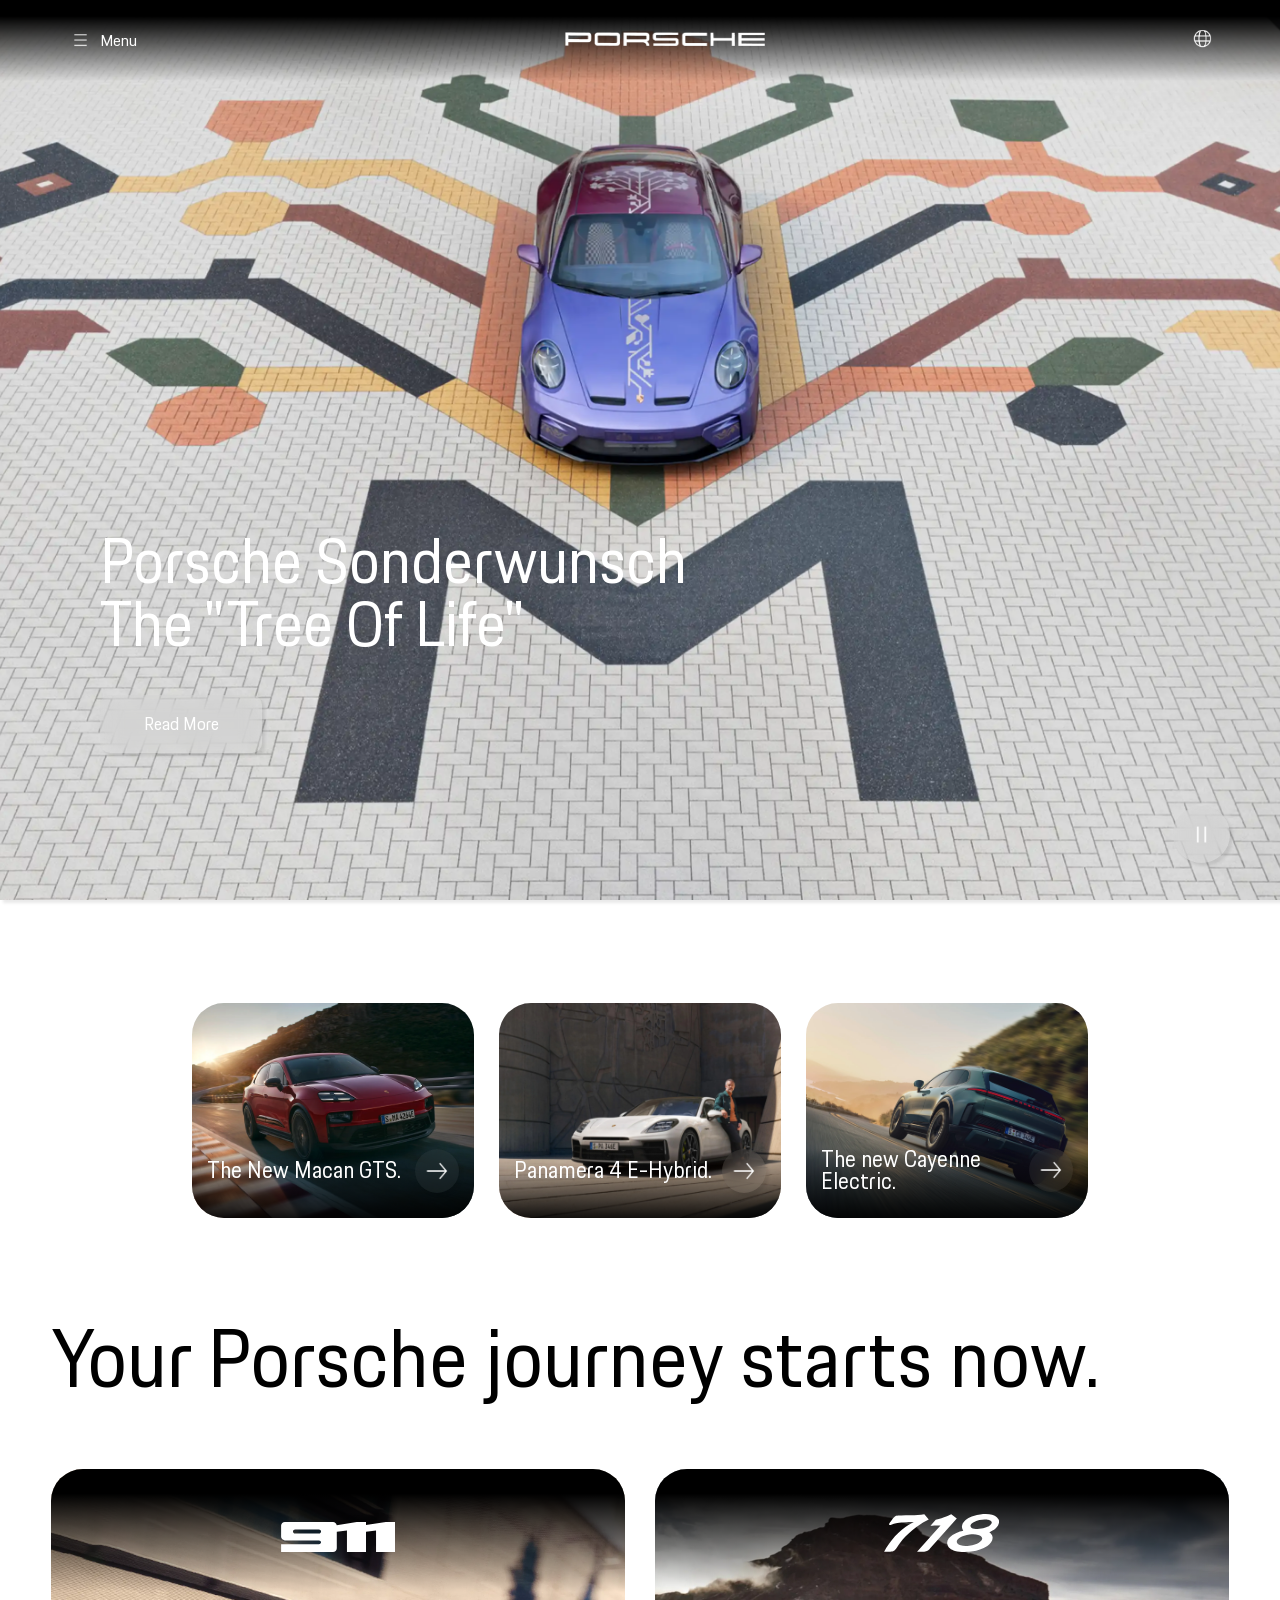
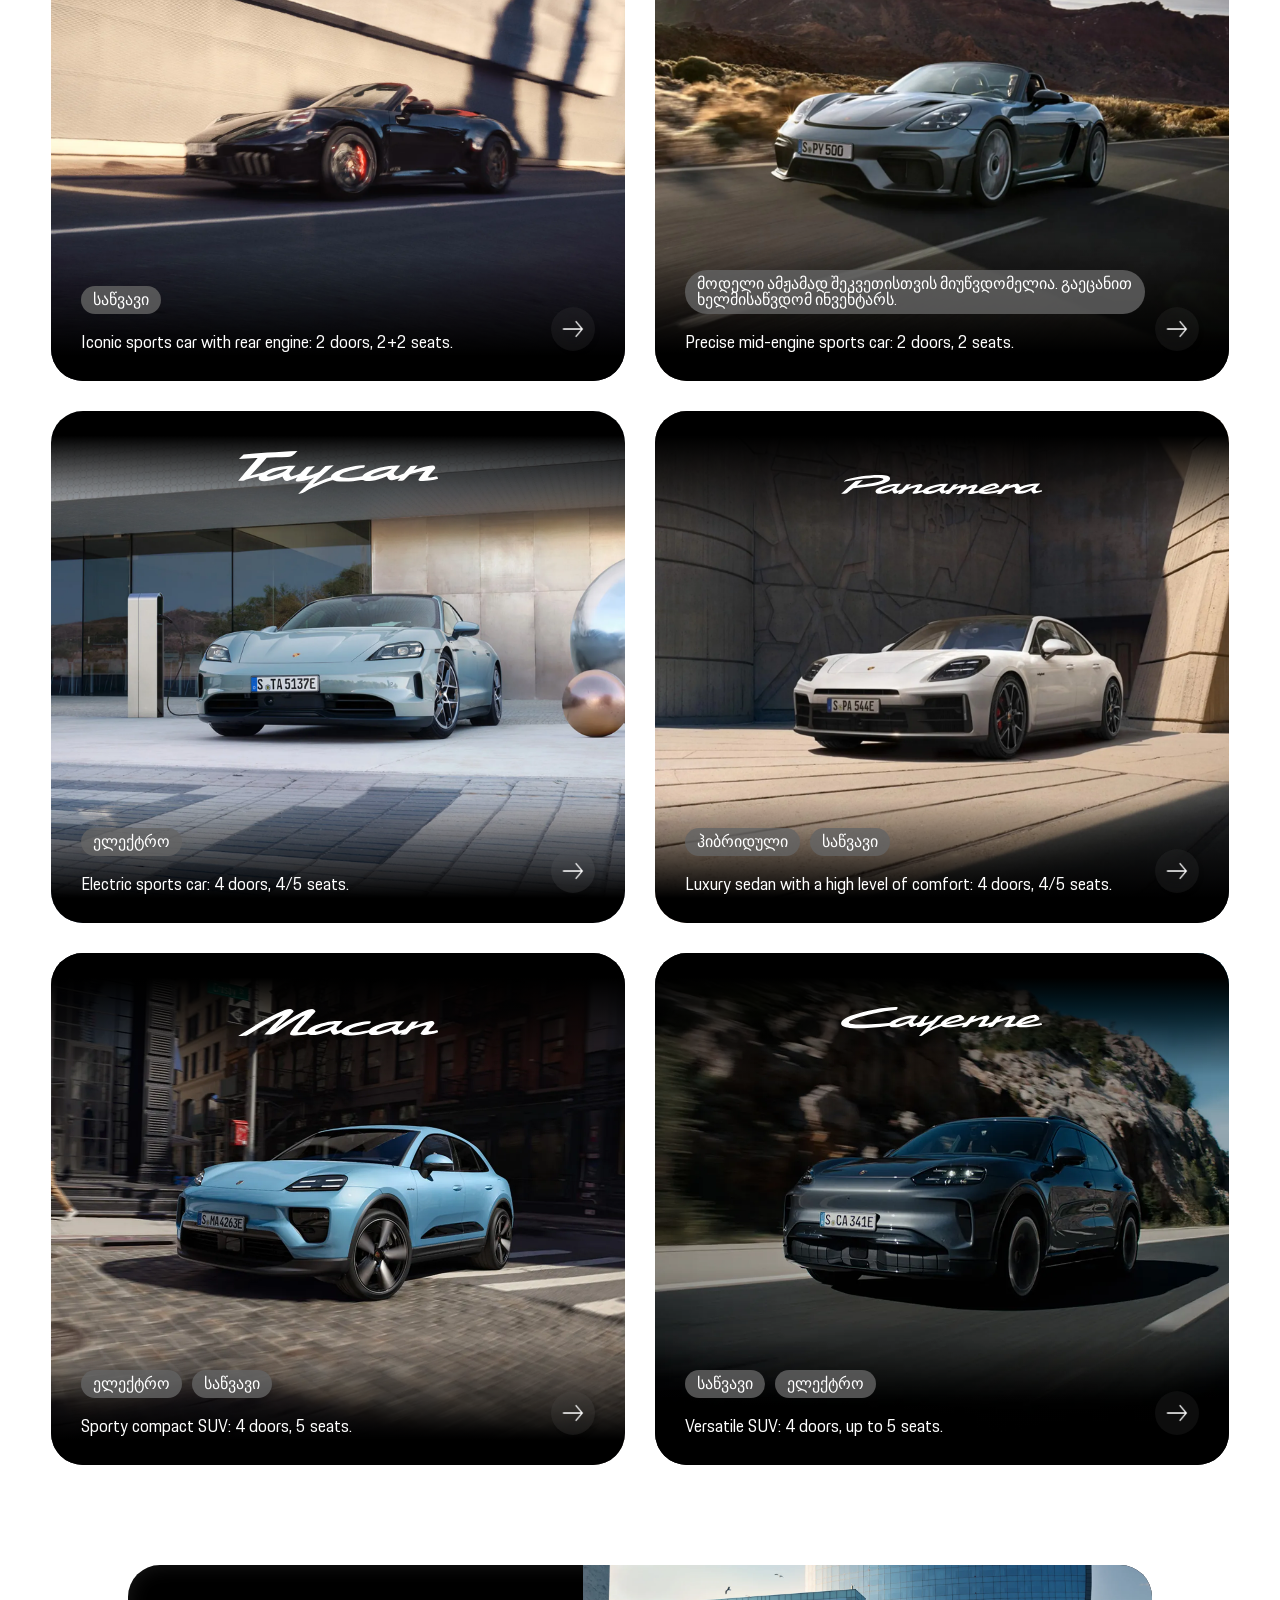
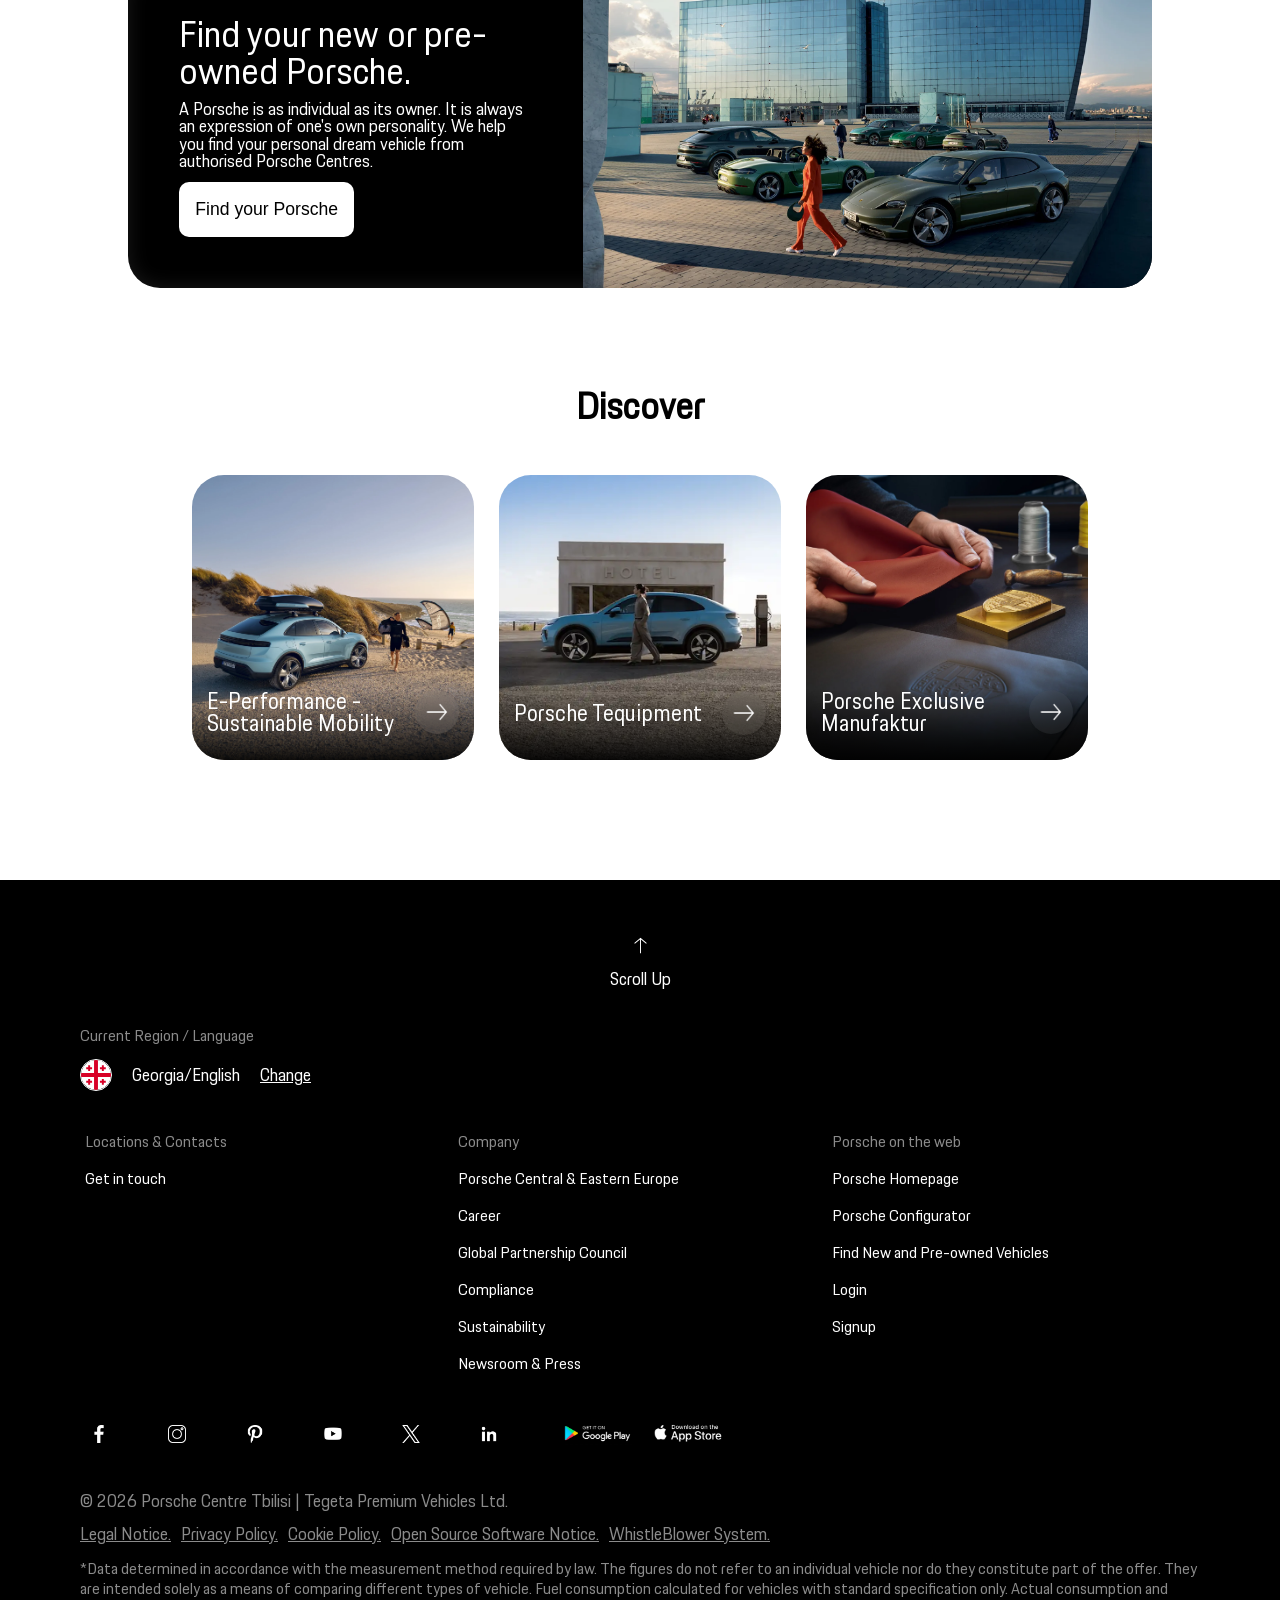
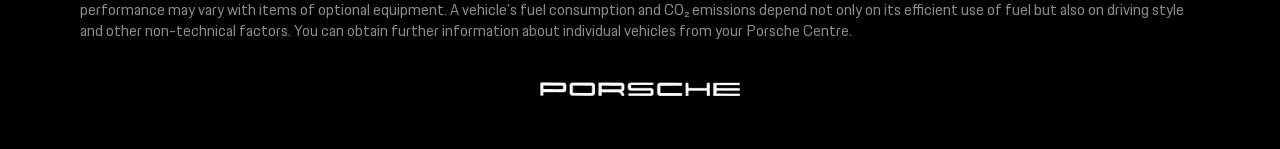
==== commit 8ea67b24: "add animations to section1 of 911carrera page, and add login and signup links in all footers" ====
--- a/index.html
+++ b/index.html
@@ -12,7 +12,7 @@
     />
   </head>
   <body class="home-page">
-    <header>
+    <header class="faded-header">
       <div class="header-container">
         <div id="sidebar-toggle" class="header-left">
           <img
@@ -23,16 +23,18 @@
           <p class="menu">Menu</p>
         </div>
         <div class="header-middle">
-          <img
-            class="porsche-logo"
-            src="./assets/icons/porsche-logo.png"
-            alt="porsche-logo"
-          />
-          <img
-            class="porsche-title"
-            src="./assets/images/porsche-title.png"
-            alt="Porsche-title"
-          />
+          <a href="#">
+            <img
+              class="porsche-logo"
+              src="./assets/icons/porsche-logo.png"
+              alt="porsche-logo"
+            />
+            <img
+              class="porsche-title"
+              src="./assets/images/porsche-title.png"
+              alt="Porsche-title"
+            />
+          </a>
         </div>
         <div class="header-right">
           <img
@@ -248,7 +250,7 @@
             <h1 class="page-title">Porsche Sonderwunsch The "Tree Of Life"</h1>
             <button class="cta-btn read-btn">Read More</button>
           </div>
-          <button class="video-playback-btn">
+          <button class="_VideoPlaybackButton video-playback-btn">
             <img
               class="pause-icon"
               src="./assets/icons/pause.png"
@@ -272,7 +274,7 @@
             />
             <div class="article-content">
               <p class="article-name">The New Macan GTS.</p>
-              <button class="arrow-btn">
+              <button class="_ArrowButton article-arrow-btn">
                 <img
                   src="./assets/icons/white-arrow-right.png"
                   alt="white-arrow-right"
@@ -288,7 +290,7 @@
             />
             <div class="article-content">
               <p class="article-name">Panamera 4 E-Hybrid.</p>
-              <button class="arrow-btn">
+              <button class="_ArrowButton article-arrow-btn">
                 <img
                   src="./assets/icons/white-arrow-right.png"
                   alt="white-arrow-right"
@@ -304,7 +306,7 @@
             />
             <div class="article-content">
               <p class="article-name">The new Cayenne Electric.</p>
-              <button class="arrow-btn">
+              <button class="_ArrowButton article-arrow-btn">
                 <img
                   src="./assets/icons/white-arrow-right.png"
                   alt="white-arrow-right"
@@ -352,7 +354,7 @@
                   </p>
                 </div>
                 <div class="footer-right">
-                  <button class="arrow-btn">
+                  <button class="_ArrowButton article-arrow-btn">
                     <span class="explore-title">Explore</span>
                     <img
                       src="./assets/icons/white-arrow-right.png"
@@ -397,7 +399,7 @@
                   </p>
                 </div>
                 <div class="footer-right">
-                  <button class="arrow-btn">
+                  <button class="_ArrowButton article-arrow-btn">
                     <span class="explore-title">Explore</span>
                     <img
                       src="./assets/icons/white-arrow-right.png"
@@ -439,7 +441,7 @@
                   </p>
                 </div>
                 <div class="footer-right">
-                  <button class="arrow-btn">
+                  <button class="_ArrowButton article-arrow-btn">
                     <span class="explore-title">Explore</span>
                     <img
                       src="./assets/icons/white-arrow-right.png"
@@ -484,7 +486,7 @@
                   </p>
                 </div>
                 <div class="footer-right">
-                  <button class="arrow-btn">
+                  <button class="_ArrowButton article-arrow-btn">
                     <span class="explore-title">Explore</span>
                     <img
                       src="./assets/icons/white-arrow-right.png"
@@ -527,7 +529,7 @@
                   </p>
                 </div>
                 <div class="footer-right">
-                  <button class="arrow-btn">
+                  <button class="_ArrowButton article-arrow-btn">
                     <span class="explore-title">Explore</span>
 
                     <img
@@ -573,7 +575,7 @@
                   </p>
                 </div>
                 <div class="footer-right">
-                  <button class="arrow-btn">
+                  <button class="_ArrowButton article-arrow-btn">
                     <span class="explore-title">Explore</span>
                     <img
                       src="./assets/icons/white-arrow-right.png"
@@ -653,7 +655,7 @@
             />
             <div class="article-content">
               <p class="article-name">E-Performance - Sustainable Mobility</p>
-              <button class="arrow-btn">
+              <button class="_ArrowButton article-arrow-btn">
                 <img
                   src="./assets/icons/white-arrow-right.png"
                   alt="white-arrow-right"
@@ -669,7 +671,7 @@
             />
             <div class="article-content">
               <p class="article-name">Porsche Tequipment</p>
-              <button class="arrow-btn">
+              <button class="_ArrowButton article-arrow-btn">
                 <img
                   src="./assets/icons/white-arrow-right.png"
                   alt="white-arrow-right"
@@ -685,7 +687,7 @@
             />
             <div class="article-content">
               <p class="article-name">Porsche Exclusive Manufaktur</p>
-              <button class="arrow-btn">
+              <button class="_ArrowButton article-arrow-btn">
                 <img
                   src="./assets/icons/white-arrow-right.png"
                   alt="white-arrow-right"
@@ -729,11 +731,13 @@
           </div>
           <div class="nav-tab company-tab">
             <h4 class="navigation-header">Company</h4>
-            <a class="navigation-link" href="#"
+            <a class="navigation-link" href="./pages/pcee.html"
               >Porsche Central & Eastern Europe</a
             >
             <a class="navigation-link" href="#">Career</a>
-            <a class="navigation-link" href="#">Global Partnership Council</a>
+            <a class="navigation-link" href="./pages/gpc.html"
+              >Global Partnership Council</a
+            >
             <a class="navigation-link" href="#">Compliance</a>
             <a class="navigation-link" href="#">Sustainability</a>
             <a class="navigation-link" href="#">Newsroom & Press</a>
@@ -745,6 +749,8 @@
             <a class="navigation-link" href="#"
               >Find New and Pre-owned Vehicles</a
             >
+            <a href="./pages/login.html" class="navigation-link">Login</a>
+            <a href="./pages/signup.html" class="navigation-link">Signup</a>
           </div>
         </nav>
         <div class="social-media-app footer-section">
--- a/styles/main.css
+++ b/styles/main.css
@@ -1,3 +1,8 @@
+@font-face {
+  font-family: Porsche next;
+  src: url(../../assets/fonts/porsche-next/porsche-next.ttf);
+  font-display: swap;
+}
 html,
 body,
 div,
@@ -129,10 +134,550 @@
   border-spacing: 0;
 }
 
-@font-face {
-  font-family: Porsche next;
-  src: url(../../assets/fonts/porsche-next/porsche-next.ttf);
-  font-display: swap;
+html {
+  scroll-behavior: smooth;
+}
+
+body {
+  background-color: #ffffff;
+  transition: background 1s;
+  font-family: Porsche Next, Arial;
+}
+
+body.dark-mode {
+  background-color: #000000;
+}
+body.dark-mode .section-title {
+  color: #ffffff;
+}
+
+a {
+  text-decoration: none;
+  color: unset;
+}
+
+section {
+  width: 100%;
+  box-sizing: border-box;
+}
+section .section-title {
+  transition-duration: 1s;
+}
+
+::selection {
+  background-color: rgba(49, 200, 255, 0.4);
+}
+
+.white-header-static,
+.white-header-fixed, .faded-header {
+  width: 100%;
+  box-sizing: border-box;
+}
+.white-header-static .header-container,
+.white-header-fixed .header-container, .faded-header .header-container {
+  display: flex;
+  flex-direction: row;
+  justify-content: space-between;
+  align-items: center;
+  gap: 0px;
+  width: 100%;
+}
+.white-header-static .header-container .header-left,
+.white-header-fixed .header-container .header-left, .faded-header .header-container .header-left {
+  display: flex;
+  flex-direction: row;
+  justify-content: center;
+  align-items: center;
+  gap: 7px;
+  padding: 2px 4px;
+  border-radius: 10px;
+  cursor: pointer;
+  transition-duration: 0.2s;
+}
+.white-header-static .header-container .burger-menu,
+.white-header-fixed .header-container .burger-menu, .faded-header .header-container .burger-menu {
+  width: 25px;
+}
+.white-header-static .header-container .menu,
+.white-header-fixed .header-container .menu, .faded-header .header-container .menu {
+  font-family: Porsche Next, Arial;
+}
+.white-header-static .header-container .porsche-logo,
+.white-header-fixed .header-container .porsche-logo, .faded-header .header-container .porsche-logo {
+  display: none;
+  width: 32px;
+}
+.white-header-static .header-container .porsche-title,
+.white-header-fixed .header-container .porsche-title, .faded-header .header-container .porsche-title {
+  width: clamp(150px, 20vw, 200px);
+}
+.white-header-static .header-container .header-right,
+.white-header-fixed .header-container .header-right, .faded-header .header-container .header-right {
+  position: relative;
+}
+.white-header-static .header-container .globe-icon,
+.white-header-fixed .header-container .globe-icon, .faded-header .header-container .globe-icon {
+  width: 24px;
+  padding: 2px;
+  border-radius: 50%;
+  transition-duration: 0.15s;
+}
+.white-header-static .header-container .globe-icon:hover,
+.white-header-fixed .header-container .globe-icon:hover, .faded-header .header-container .globe-icon:hover {
+  cursor: pointer;
+}
+.white-header-static .header-container .globe-icon:hover + .globe-tooltip,
+.white-header-fixed .header-container .globe-icon:hover + .globe-tooltip, .faded-header .header-container .globe-icon:hover + .globe-tooltip {
+  opacity: 1;
+}
+.white-header-static .header-container .globe-tooltip,
+.white-header-fixed .header-container .globe-tooltip, .faded-header .header-container .globe-tooltip {
+  position: absolute;
+  opacity: 0;
+  top: 50%;
+  right: 50%;
+  transform: translate(50%, 50%);
+  padding: min(6px, 6vw);
+  font-size: clamp(0.7rem, 1.2vw + 0.2rem, 1rem);
+  font-family: Porsche Next, Arial;
+  line-height: 130%;
+  white-space: nowrap;
+  pointer-events: none;
+  transition-duration: 0.3s;
+}
+@media (max-width: 760px) {
+  .white-header-static .header-container .porsche-title,
+  .white-header-fixed .header-container .porsche-title, .faded-header .header-container .porsche-title {
+    display: none;
+  }
+  .white-header-static .header-container .porsche-logo,
+  .white-header-fixed .header-container .porsche-logo, .faded-header .header-container .porsche-logo {
+    display: block;
+  }
+  .white-header-static .header-container .menu,
+  .white-header-fixed .header-container .menu, .faded-header .header-container .menu {
+    display: none;
+  }
+  .white-header-static .header-container .globe-tooltip,
+  .white-header-fixed .header-container .globe-tooltip, .faded-header .header-container .globe-tooltip {
+    white-space: wrap;
+  }
+}
+
+.faded-header {
+  background: linear-gradient(to bottom, rgb(0, 0, 0) 20%, transparent 100%);
+  position: fixed;
+  top: 0;
+  left: 0;
+  right: 0;
+  padding: 25px min(70px, 5vw);
+  z-index: 100;
+}
+.faded-header .header-container .header-left:hover {
+  background-color: rgba(100, 100, 100, 0.8);
+}
+.faded-header .header-container .menu {
+  color: #ffffff;
+}
+.faded-header .header-container .globe-icon:hover {
+  background-color: rgba(100, 100, 100, 0.8);
+}
+.faded-header .header-container .globe-tooltip {
+  background-color: rgba(100, 100, 100, 0.8);
+  color: #ffffff;
+}
+
+/*
+  911 carrera white header variants.
+  these styles are used by the 911 model page for the static
+  and scroll-revealed header states.
+*/
+.white-header-static,
+.white-header-fixed {
+  padding: min(25px, 4vw) min(70px, 5vw);
+  background-color: #ffffff;
+}
+.white-header-static .header-container,
+.white-header-fixed .header-container {
+  display: flex;
+  flex-direction: row;
+  justify-content: space-between;
+  align-items: center;
+  gap: min(20px, 5vw);
+}
+.white-header-static .header-container .burger-menu,
+.white-header-fixed .header-container .burger-menu {
+  filter: invert(100);
+}
+.white-header-static .header-container .menu,
+.white-header-fixed .header-container .menu {
+  color: #000000;
+}
+.white-header-static .header-container .porsche-title,
+.white-header-fixed .header-container .porsche-title {
+  filter: invert(100);
+}
+.white-header-static .header-container .globe-icon:hover,
+.white-header-fixed .header-container .globe-icon:hover {
+  background-color: rgba(100, 100, 100, 0.8);
+}
+.white-header-static .header-container .globe-tooltip,
+.white-header-fixed .header-container .globe-tooltip {
+  background-color: rgba(100, 100, 100, 0.8);
+  color: #ffffff;
+}
+
+.white-header-static {
+  position: static;
+  border-bottom: 1px solid rgb(219, 219, 219);
+}
+.white-header-static .header-container .header-left:hover {
+  background-color: #dbdbde;
+}
+
+.white-header-fixed {
+  position: fixed;
+  top: 0;
+  left: 0;
+  right: 0;
+  z-index: 100;
+  border-bottom: 1px solid black;
+  transform: translateY(-104%);
+  transition-duration: 0.3s;
+  opacity: 0;
+}
+.white-header-fixed .header-container .header-left .model-name {
+  font-size: clamp(1rem, 1.5vw + 0.3rem, 1.4rem);
+}
+.white-header-fixed .header-container .header-left .model-change-link {
+  font-size: clamp(0.7rem, 1.2vw + 0.2rem, 1rem);
+  padding: min(5px, 1vw);
+  transition-duration: 0.15s;
+  border-radius: 6px;
+}
+.white-header-fixed .header-container .header-left .model-change-link:hover {
+  background-color: #dbdbde;
+  cursor: pointer;
+}
+.white-header-fixed .header-container .vertical-menu-lines {
+  display: none;
+  width: 30px;
+  padding: 2px;
+  border-radius: 50%;
+  transition-duration: 0.15s;
+}
+.white-header-fixed .header-container .vertical-menu-lines:hover {
+  background-color: #dbdbde;
+  cursor: pointer;
+}
+.white-header-fixed .header-container .nav-list {
+  display: flex;
+  flex-direction: row;
+  justify-content: center;
+  align-items: center;
+  gap: 20px;
+}
+.white-header-fixed .header-container .nav-list .list-item {
+  font-size: clamp(0.7rem, 1.2vw + 0.2rem, 1rem);
+  padding: min(5px, 1vw);
+  transition-duration: 0.15s;
+  border-radius: 6px;
+}
+.white-header-fixed .header-container .nav-list .list-item:hover {
+  background-color: #dbdbde;
+  cursor: pointer;
+}
+@media (max-width: 760px) {
+  .white-header-fixed {
+    border-bottom: 3px solid black;
+  }
+  .white-header-fixed .header-container .header-left .model-name {
+    font-weight: 600;
+  }
+  .white-header-fixed .header-container .header-left .model-change-link {
+    display: none;
+  }
+}
+@media (max-width: 1000px) {
+  .white-header-fixed .header-container .vertical-menu-lines {
+    display: block;
+  }
+  .white-header-fixed .header-container .nav-list {
+    display: none;
+  }
+}
+
+.white-header-fixed.show {
+  transform: translateY(0);
+  opacity: 1;
+}
+
+.white-header-sticky {
+  display: flex;
+  flex-direction: row;
+  justify-content: center;
+  align-items: center;
+  gap: 0px;
+  position: sticky;
+  width: 100%;
+  top: 0;
+  background-color: #ffffff;
+  box-shadow: 0 3px 8px rgba(0, 0, 0, 0.1607843137);
+  z-index: 200;
+}
+.white-header-sticky .header-container {
+  width: 70%;
+  padding: min(30px, 4vw) 0;
+  padding-bottom: calc(min(30px, 4vw) / 1.5);
+}
+.white-header-sticky .nav-list {
+  display: flex;
+  flex-direction: row;
+  justify-content: space-between;
+  align-items: center;
+  gap: 10px;
+}
+.white-header-sticky .nav-list .nav-list-link {
+  position: relative;
+  border-radius: 5px;
+  transition-duration: 0.15s;
+  padding: 0 min(5px, 1vw);
+  font-size: 1rem;
+}
+.white-header-sticky .nav-list .nav-list-link::before {
+  content: "";
+  position: absolute;
+  width: 100%;
+  height: 1.5px;
+  bottom: -10%;
+  left: 0;
+  background-color: #000000;
+}
+.white-header-sticky .nav-list .nav-list-link:hover {
+  background-color: #dbdbde;
+}
+@media (max-width: 760px) {
+  .white-header-sticky .header-container {
+    width: 80%;
+  }
+}
+
+footer {
+  background-color: #000000;
+  color: #ffffff;
+  font-family: Porsche Next, Arial;
+  padding: min(50px, 6.5vw) min(80px, 8vw);
+  box-sizing: border-box;
+}
+
+.footer-container {
+  display: grid;
+  grid-template-columns: 1fr;
+  justify-items: center;
+  gap: 40px;
+  width: 100%;
+}
+.footer-container a {
+  color: unset;
+  text-decoration: none;
+}
+.footer-container img {
+  width: 40px;
+}
+.footer-container .footer-section {
+  width: 100%;
+}
+.footer-container .scroller a {
+  display: flex;
+  flex-direction: column;
+  justify-content: center;
+  align-items: center;
+  gap: 10px;
+}
+.footer-container .scroller {
+  width: unset;
+  font-size: clamp(0.8rem, 1.3vw + 0.2rem, 1.1rem);
+}
+.footer-container .scroller .scroller-icon {
+  width: 23px;
+  filter: invert(100);
+  transition-duration: 0.15s;
+  padding: 4px;
+  border-radius: 50%;
+}
+.footer-container .scroller:hover {
+  cursor: pointer;
+}
+.footer-container .scroller:hover .scroller-icon {
+  background-color: rgba(100, 100, 100, 0.8);
+  animation: arrow-jump 0.6s, ease-out;
+}
+.footer-container .region-selector {
+  display: flex;
+  flex-direction: column;
+  justify-content: center;
+  align-items: flex-start;
+  gap: 15px;
+}
+.footer-container .region-selector .region-up {
+  font-size: clamp(0.7rem, 1.2vw + 0.2rem, 1rem);
+  color: #8b8b8b;
+}
+.footer-container .region-selector .region-down {
+  display: flex;
+  flex-direction: row;
+  justify-content: center;
+  align-items: center;
+  gap: 20px;
+  font-size: clamp(0.8rem, 1.3vw + 0.2rem, 1.1rem);
+}
+.footer-container .region-selector .region-down .region-flag-icon {
+  width: 30px;
+  border: 1px white solid;
+  border-radius: 50%;
+}
+.footer-container .region-selector .region-down .region-change-link {
+  text-decoration: underline;
+  cursor: pointer;
+}
+.footer-container .footer-nav {
+  display: grid;
+  grid-template-columns: repeat(3, 1fr);
+}
+.footer-container .footer-nav .nav-tab {
+  display: flex;
+  flex-direction: column;
+  justify-content: flex-start;
+  align-items: flex-start;
+  gap: 15px;
+}
+.footer-container .footer-nav .nav-tab .navigation-header {
+  color: #8b8b8b;
+  font-size: clamp(0.7rem, 1.2vw + 0.2rem, 1rem);
+  padding: 3px 5px;
+}
+.footer-container .footer-nav .nav-tab .navigation-link {
+  font-size: clamp(0.7rem, 1.2vw + 0.2rem, 1rem);
+  padding: 3px 5px;
+  border-radius: 4px;
+  transition-duration: 0.15s;
+}
+.footer-container .footer-nav .nav-tab .navigation-link:hover {
+  background-color: rgba(100, 100, 100, 0.8);
+}
+.footer-container .social-media-app {
+  display: flex;
+  flex-direction: row;
+  justify-content: flex-start;
+  align-items: center;
+  gap: min(50px, 6vw);
+}
+.footer-container .social-media-app .socials {
+  display: flex;
+  flex-direction: row;
+  justify-content: center;
+  align-items: center;
+  gap: min(40px, 5vw);
+  flex-wrap: wrap;
+}
+.footer-container .social-media-app .socials .social-link {
+  display: flex;
+  flex-direction: row;
+  justify-content: center;
+  align-items: center;
+  gap: 0px;
+  padding: 10px;
+  transition-duration: 0.15s;
+  border-radius: 50%;
+}
+.footer-container .social-media-app .socials .social-link:hover {
+  background-color: rgba(100, 100, 100, 0.8);
+}
+.footer-container .social-media-app .socials .social-icon {
+  width: clamp(13px, 5vw, 18px);
+}
+.footer-container .social-media-app .downloads {
+  display: flex;
+  flex-direction: row;
+  justify-content: center;
+  align-items: center;
+  gap: 10px;
+}
+.footer-container .social-media-app .downloads .download-icon {
+  width: clamp(80px, 6vw, 125px);
+}
+.footer-container .footer-text {
+  display: flex;
+  flex-direction: column;
+  justify-content: center;
+  align-items: flex-start;
+  gap: 15px;
+  color: #8b8b8b;
+  font-size: clamp(0.8rem, 1.3vw + 0.2rem, 1.1rem);
+}
+.footer-container .footer-text .rules-privacy {
+  display: flex;
+  flex-direction: row;
+  justify-content: center;
+  align-items: center;
+  gap: 10px;
+  text-decoration: underline;
+}
+.footer-container .footer-text .footer-text-content {
+  line-height: 130%;
+  font-size: clamp(0.7rem, 1.2vw + 0.2rem, 1rem);
+}
+.footer-container .porsche-logo-wrapper {
+  width: unset;
+}
+.footer-container .porsche-logo-wrapper .porsche-title {
+  width: clamp(150px, 20vw, 200px);
+}
+.footer-container .porsche-logo-wrapper .porsche-logo {
+  width: clamp(30px, 7vw, 200px);
+  display: none;
+}
+
+@media (max-width: 760px) {
+  .footer-container .footer-nav {
+    grid-template-columns: 1fr;
+    gap: 50px;
+  }
+  .footer-container .social-media-app {
+    flex-direction: column;
+    align-items: flex-start;
+    gap: 20px;
+  }
+  .footer-container .social-media-app .socials {
+    gap: 5px;
+  }
+  .footer-container .footer-text {
+    gap: 20px;
+  }
+  .footer-container .footer-text .rules-privacy {
+    flex-direction: column;
+    align-items: flex-start;
+  }
+  .footer-container .porsche-logo-wrapper .porsche-logo {
+    display: block;
+  }
+  .footer-container .porsche-logo-wrapper .porsche-title {
+    display: none;
+  }
+}
+@keyframes arrow-jump {
+  25% {
+    transform: translateY(-5px);
+  }
+  50% {
+    transform: translateY(3px);
+  }
+  75% {
+    transform: translateY(-3px);
+  }
+  100% {
+    transform: translateY(0);
+  }
 }
 aside {
   position: fixed;
@@ -157,6 +702,409 @@
   justify-content: center;
   align-items: center;
   gap: 0px;
+  background-color: rgba(255, 255, 255, 0.05);
+  backdrop-filter: blur(10px);
+  box-shadow: 3px 3px 3px rgba(0, 0, 0, 0.089);
+  display: none;
+  position: absolute;
+  right: -90px;
+  top: 20px;
+  border: none;
+  padding: 15px;
+  border-radius: 50%;
+  cursor: pointer;
+}
+aside nav .sidebar-close-btn .x-icon {
+  width: 25px;
+  filter: invert(100);
+}
+aside a {
+  text-decoration: none;
+  color: unset;
+}
+aside .background-element {
+  display: none;
+  position: fixed;
+  width: 100vw;
+  height: 100vw;
+  background-color: rgba(0, 0, 0, 0.6);
+  cursor: pointer;
+}
+
+aside.show {
+  opacity: 1;
+  pointer-events: all;
+  transform: translateX(0);
+}
+aside.show .background-element {
+  display: block;
+}
+aside.show .sidebar-close-btn {
+  display: flex;
+}
+
+.navigation-container {
+  display: grid;
+  grid-template-columns: repeat(2, 1fr);
+  height: 100%;
+  width: 100%;
+}
+.navigation-container .navigation-tabs {
+  display: flex;
+  flex-direction: column;
+  justify-content: flex-start;
+  align-items: flex-start;
+  gap: min(20px, 5vw);
+  background-color: #ffffff;
+  height: 100%;
+  padding: min(92px, 7vw) min(35px, 6vw);
+}
+.navigation-container .navigation-tabs .navigation-btn {
+  display: flex;
+  flex-direction: row;
+  justify-content: space-between;
+  align-items: center;
+  gap: 10px;
+  width: 100%;
+  font-size: clamp(1rem, 1.5vw + 0.3rem, 1.4rem);
+  font-family: Porsche Next, Arial;
+  border: none;
+  background-color: transparent;
+  padding: 8px 16px;
+  border-radius: 8px;
+  transition-duration: 0.2s;
+  white-space: nowrap;
+}
+.navigation-container .navigation-tabs .navigation-btn .arrow-right {
+  width: 22px;
+}
+.navigation-container .navigation-tabs .navigation-btn.selected {
+  background-color: #f1f1f4;
+}
+.navigation-container .navigation-tabs .navigation-btn:hover:not(.selected) {
+  background-color: rgba(100, 101, 114, 0.236);
+  cursor: pointer;
+  box-shadow: 5px 5px 7px rgba(0, 0, 0, 0.07);
+}
+.navigation-container .navigation-tabs .navigation-btn:active:not(.selected) {
+  opacity: 0.6;
+  transition-duration: 0s;
+}
+.navigation-container .navigation-action {
+  background-color: #f1f1f4;
+  height: 100%;
+  overflow-y: auto;
+}
+.navigation-container .navigation-action .navigation-tab {
+  padding: min(92px, 7vw) min(30px, 4vw);
+  box-sizing: border-box;
+  width: 100%;
+}
+.navigation-container .navigation-action .car-models-tab.show {
+  display: flex;
+  flex-direction: column;
+  justify-content: flex-start;
+  align-items: center;
+  gap: min(30px, 6vw);
+}
+.navigation-container .navigation-action .vehicle-purchase-tab.show {
+  display: flex;
+  flex-direction: column;
+  justify-content: center;
+  align-items: flex-start;
+  gap: min(40px, 6vw);
+}
+.navigation-container .navigation-action .dealers-tab.show {
+  display: flex;
+  flex-direction: column;
+  justify-content: flex-start;
+  align-items: center;
+  gap: min(50px, 7vw);
+}
+
+.car-models-tab {
+  display: none;
+  box-sizing: border-box;
+}
+.car-models-tab .car-model-card {
+  width: 100%;
+  font-family: Porsche Next, Arial;
+  padding: min(15px, 4vw);
+  border-radius: 12px;
+  box-sizing: border-box;
+  transition-duration: 0.15s;
+}
+.car-models-tab .car-model-card .car-model-name {
+  font-size: clamp(0.8rem, 1.3vw + 0.2rem, 1.1rem);
+  padding: 6px 12px;
+}
+.car-models-tab .car-model-card .car-model-image {
+  width: clamp(100px, 100%, 350px);
+  align-self: center;
+  transition-duration: 0.15s;
+}
+.car-models-tab .car-model-card .fuel-types {
+  display: flex;
+  flex-direction: row;
+  justify-content: flex-start;
+  align-items: center;
+  gap: 5px;
+  flex-wrap: wrap;
+}
+.car-models-tab .car-model-card .fuel-type {
+  display: inline-block;
+  padding: 6px 12px;
+  border-radius: 50px;
+  background-color: #ffffff;
+  font-size: clamp(0.7rem, 1.2vw + 0.2rem, 1rem);
+  transition-duration: 0.15s;
+}
+.car-models-tab .car-model-card:hover {
+  background-color: #ffffff;
+  cursor: pointer;
+}
+.car-models-tab .car-model-card:hover .car-model-image {
+  transform: translateX(5%);
+}
+.car-models-tab .car-model-card:hover .fuel-type {
+  background-color: #f1f1f4;
+}
+
+.vehicle-purchase-tab {
+  display: none;
+  box-sizing: border-box;
+}
+.vehicle-purchase-tab a {
+  color: #000000;
+  font-size: clamp(1rem, 1.5vw + 0.3rem, 1.4rem);
+  font-family: Porsche Next, Arial;
+  padding: 5px 10px;
+  transition-duration: 0.2s;
+  border-radius: 6px;
+}
+.vehicle-purchase-tab a:hover {
+  background-color: rgba(100, 101, 114, 0.236);
+}
+
+.dealers-tab {
+  display: none;
+  box-sizing: border-box;
+  width: 100%;
+}
+.dealers-tab .find-dealer-btn {
+  display: flex;
+  flex-direction: row;
+  justify-content: space-between;
+  align-items: center;
+  gap: 0px;
+  border: none;
+  padding: min(20px, 7vw);
+  background-color: #e7e7ea;
+  width: 100%;
+  border-radius: 16px;
+  font-size: clamp(0.8rem, 1.3vw + 0.2rem, 1.1rem);
+  font-family: Porsche Next, Arial;
+  transition-duration: 0.2s;
+  box-sizing: border-box;
+}
+.dealers-tab .find-dealer-btn .arrow-right-icon {
+  width: 25px;
+}
+.dealers-tab .find-dealer-btn:hover {
+  background-color: rgba(100, 101, 114, 0.236);
+  cursor: pointer;
+}
+.dealers-tab .find-dealer-btn:hover .arrow-right-icon {
+  animation: bounce-right 0.5s ease-out;
+}
+.dealers-tab .find-dealer-btn:active {
+  opacity: 0.8;
+  transition-duration: 0s;
+}
+.dealers-tab .dealer-details-container {
+  display: flex;
+  flex-direction: column;
+  justify-content: flex-start;
+  align-items: flex-start;
+  gap: 20px;
+  font-family: Porsche Next, Arial;
+  padding: min(40px, 7vw);
+  background-color: #ffffff;
+  border-radius: 16px;
+  width: 100%;
+  box-sizing: border-box;
+}
+.dealers-tab .dealer-details-container .dealer-title {
+  font-size: clamp(1rem, 1.5vw + 0.3rem, 1.4rem);
+  color: #000000;
+}
+.dealers-tab .dealer-details-container .dealer-address {
+  color: #8b8b8b;
+  font-size: clamp(0.7rem, 1.2vw + 0.2rem, 1rem);
+}
+.dealers-tab .dealer-details-container .dealer-navigation-list {
+  display: flex;
+  flex-direction: column;
+  justify-content: flex-start;
+  align-items: flex-start;
+  gap: 10px;
+}
+.dealers-tab .dealer-details-container .dealer-navigation-list .navigation-list-item {
+  padding: 2px 4px;
+  border-radius: 6px;
+  transition-duration: 0.2s;
+}
+.dealers-tab .dealer-details-container .dealer-navigation-list .navigation-list-item a {
+  display: flex;
+  flex-direction: row;
+  justify-content: flex-start;
+  align-items: center;
+  gap: 5px;
+  color: #000000;
+}
+.dealers-tab .dealer-details-container .dealer-navigation-list .navigation-list-item a .navigation-icon {
+  width: 25px;
+}
+.dealers-tab .dealer-details-container .dealer-navigation-list .navigation-list-item:hover {
+  background-color: rgba(100, 101, 114, 0.236);
+}
+.dealers-tab .dealer-details-container .show-more-details-btn {
+  display: flex;
+  flex-direction: row;
+  justify-content: center;
+  align-items: center;
+  gap: 0px;
+  width: 100%;
+  border: none;
+  background-color: rgba(100, 101, 114, 0.236);
+  padding: min(18px, 6vw);
+  font-size: clamp(0.8rem, 1.3vw + 0.2rem, 1.1rem);
+  font-family: Porsche Next, Arial;
+  border-radius: 12px;
+  transition-duration: 0.2s;
+}
+.dealers-tab .dealer-details-container .show-more-details-btn .arrow-down-icon {
+  width: 25px;
+}
+.dealers-tab .dealer-details-container .show-more-details-btn:hover {
+  background-color: #f1f1f4;
+  cursor: pointer;
+}
+.dealers-tab .dealer-details-container .show-more-details-btn:hover .arrow-down-icon {
+  animation: float 0.7s infinite ease-in-out;
+}
+.dealers-tab .dealer-details-container .show-more-details-btn:active {
+  opacity: 0.7;
+  transition-duration: 0s;
+}
+
+@media (max-width: 1000px) {
+  aside {
+    width: 85vw;
+  }
+}
+@media (max-width: 760px) {
+  aside {
+    width: 100%;
+  }
+  aside nav .sidebar-close-btn {
+    display: flex;
+    flex-direction: row;
+    justify-content: center;
+    align-items: center;
+    gap: 0px;
+    right: 20px;
+    top: 20px;
+    padding: 5px;
+  }
+  aside nav .sidebar-close-btn .x-icon {
+    filter: invert(0);
+  }
+  aside nav .navigation-container {
+    grid-template-columns: 1fr;
+    width: 100%;
+  }
+  aside nav .navigation-container .navigation-tabs {
+    box-sizing: border-box;
+  }
+  aside nav .navigation-container .navigation-tabs .navigation-btn {
+    width: 80%;
+  }
+  aside nav .navigation-container .navigation-action {
+    box-shadow: inset 0px 10px 10px rgba(0, 0, 0, 0.1);
+  }
+}
+@keyframes bounce-right {
+  0% {
+    transform: translateX(0px);
+  }
+  25% {
+    transform: translateX(20px);
+  }
+  50% {
+    transform: translateX(-5px);
+  }
+  75% {
+    transform: translateX(10px);
+  }
+  100% {
+    transform: translateX(0px);
+  }
+}
+@keyframes float {
+  0% {
+    transform: translateY(0px);
+  }
+  50% {
+    transform: translateY(5px);
+  }
+  100% {
+    transform: translateY(0px);
+  }
+}
+@keyframes rotate {
+  from {
+    transform: rotate(0deg);
+  }
+  to {
+    transform: rotate(360deg);
+  }
+}
+._GlassButton2, ._GlassButton, ._GrayTransparentButton, ._BlackButton, ._GrayButton {
+  padding: min(12px, 4vw) min(24px, 4vw);
+  border: none;
+  border-radius: 10px;
+  font-size: clamp(0.7rem, 1.2vw + 0.2rem, 1rem);
+  transition-duration: 0.2s;
+  white-space: nowrap;
+  box-sizing: border-box;
+  transition: background 0.2s;
+}
+._GlassButton2:not(.selected):active, ._GlassButton:not(.selected):active, ._GrayTransparentButton:not(.selected):active, ._BlackButton:not(.selected):active, ._GrayButton:not(.selected):active {
+  opacity: 0.7;
+  transition-duration: 0s;
+}
+
+._GrayButton {
+  background-color: #dbdbde;
+  color: #000000;
+  padding: min(12px, 4vw) min(24px, 4vw);
+}
+._GrayButton:hover {
+  background-color: #efefef;
+  cursor: pointer;
+}
+
+._BlackButton {
+  background-color: #000000;
+  color: #ffffff;
+}
+._BlackButton:hover {
+  background-color: rgba(0, 0, 0, 0.7333333333);
+  cursor: pointer;
+}
+
+._ArrowButton {
   display: flex;
   flex-direction: row;
   justify-content: center;
@@ -171,681 +1119,472 @@
   transition-duration: 0.15s;
   box-sizing: border-box;
 }
-aside nav .sidebar-close-btn:not(.disabled):hover {
+._ArrowButton:not(.disabled):hover {
   background-color: rgba(0, 0, 0, 0.0892);
   cursor: pointer;
 }
-aside nav .sidebar-close-btn:not(.disabled):active {
+._ArrowButton:not(.disabled):active {
   transition-duration: 0s;
   background-color: rgba(0, 0, 0, 0.15);
 }
-aside nav .sidebar-close-btn img {
+._ArrowButton img {
   width: clamp(20px, 2.5vw, 30px);
 }
-aside nav .sidebar-close-btn {
+
+._NavigationArrowButtons {
+  display: flex;
+  flex-direction: row;
+  justify-content: center;
+  align-items: center;
+  gap: 5px;
+}
+._NavigationArrowButtons ._ArrowButton {
+  background-color: transparent;
+  box-shadow: none;
+  padding: 9px;
+  transition-duration: 0.15s;
+}
+._NavigationArrowButtons ._ArrowButton .arrow-icon {
+  width: 22px;
+  pointer-events: none;
+  filter: invert(100);
+}
+._NavigationArrowButtons ._ArrowButton.disabled {
+  opacity: 0.5;
+  cursor: not-allowed;
+}
+._NavigationArrowButtons ._ArrowButton:not(.disabled):hover {
+  background-color: #dbdbde;
+}
+._NavigationArrowButtons .arrow-btn-left {
+  transform: rotate(180deg);
+}
+
+._VideoPlaybackButton {
+  display: flex;
+  flex-direction: row;
+  justify-content: center;
+  align-items: center;
+  gap: 0px;
+  background-color: rgba(255, 255, 255, 0.05);
+  backdrop-filter: blur(10px);
+  box-shadow: 3px 3px 3px rgba(0, 0, 0, 0.089);
+  padding: min(15px, 2.5vw);
+  border-radius: 50%;
+  border: none;
+  transition-duration: 0.15s;
+}
+._VideoPlaybackButton:hover {
+  background-color: rgba(0, 0, 0, 0.0892);
+  cursor: pointer;
+}
+._VideoPlaybackButton:active {
+  transition-duration: 0s;
+  background-color: rgba(0, 0, 0, 0.15);
+}
+._VideoPlaybackButton img {
+  width: clamp(15px, 5vw, 27px);
+}
+._VideoPlaybackButton .play-icon {
+  display: none;
+}
+._VideoPlaybackButton.video-paused .play-icon {
+  display: block;
+}
+._VideoPlaybackButton.video-paused .pause-icon {
+  display: none;
+}
+
+._GrayTransparentButton {
+  background-color: rgba(156, 156, 159, 0.3);
+  color: #ffffff;
+}
+._GrayTransparentButton:hover {
+  background-color: hsla(240, 2%, 43%, 0.228);
+  cursor: pointer;
+}
+
+._GlassButton {
+  background-color: rgba(255, 255, 255, 0.05);
+  backdrop-filter: blur(10px);
+  box-shadow: 3px 3px 3px rgba(0, 0, 0, 0.089);
+}
+._GlassButton:hover {
+  background-color: rgba(0, 0, 0, 0.0892);
+  cursor: pointer;
+}
+._GlassButton:active {
+  transition-duration: 0s;
+  background-color: rgba(0, 0, 0, 0.15);
+}
+
+._GlassButton2 {
+  position: relative;
+  width: 100%;
+  border-radius: 30px;
+  height: 8vh;
+  padding: 0;
+  font-size: clamp(1rem, 1.5vw + 0.3rem, 1.4rem);
+  background-color: rgba(255, 255, 255, 0.5);
+  color: #ffffff;
+  text-shadow: 2px 2px 3px rgba(0, 0, 0, 0.1);
+  border-top: 1px solid rgba(255, 255, 255, 0.2509803922);
+  border-left: 1px solid rgba(255, 255, 255, 0.2509803922);
+  overflow: hidden;
+}
+._GlassButton2 .btn-text {
+  position: relative;
+  z-index: 2;
+  transition-duration: 0.15s;
+}
+._GlassButton2::before {
+  content: "";
+  position: absolute;
+  left: 49%;
+  height: 200%;
+  width: 60%;
+  top: -50%;
+  background-color: #121212;
+  transform: rotate(-7deg) translateX(100%);
+  z-index: 1;
+  transition-duration: 0.15s;
+}
+._GlassButton2::after {
+  content: "";
+  position: absolute;
+  right: 49%;
+  height: 200%;
+  width: 60%;
+  top: -20%;
+  background-color: #d4af37;
+  transform: rotate(-7deg);
+  z-index: 1;
+  transform: rotate(-7deg) translateX(-100%);
+  transition-duration: 0.15s;
+}
+._GlassButton2:hover {
+  cursor: pointer;
+}
+._GlassButton2:hover::before {
+  transform: translateX(0) rotate(-7deg);
+}
+._GlassButton2:hover::after {
+  transform: translateX(0) rotate(-7deg);
+}
+._GlassButton2:active {
+  opacity: 0.7;
+}
+
+.config-item {
+  width: 100%;
+  aspect-ratio: 1/1;
+  object-fit: cover;
+  border-radius: 15px;
+  box-sizing: border-box;
+  padding: 2px;
+  transition-duration: 0.1s;
+}
+.config-item:hover {
+  border: 2px solid black;
+  cursor: pointer;
+}
+.config-item:active {
+  scale: 0.95;
+  transition-duration: 0.01s;
+}
+
+.config-container {
+  display: flex;
+  flex-direction: column;
+  justify-content: center;
+  align-items: flex-start;
+  gap: 20px;
+  box-shadow: rgba(0, 0, 0, 0.16) 0px 4px 16px 0px;
+  padding: 20px;
+  border-radius: 15px;
+  box-sizing: border-box;
+  height: 100%;
+}
+.config-container .config-grid {
+  display: grid;
+  width: 100%;
+  grid-template-columns: repeat(4, 1fr);
+  grid-auto-rows: 1fr;
+  gap: 6px;
+  place-items: center;
+  height: 100%;
+}
+
+.config-container-mobile {
+  display: flex;
+  flex-direction: row;
+  justify-content: center;
+  align-items: center;
+  gap: 10px;
+  box-shadow: rgba(0, 0, 0, 0.16) 0px 4px 16px 0px;
+  padding: min(15px, 4vw);
+  border-radius: 15px;
+  width: 30%;
+  min-width: min-content;
+  flex-grow: 1;
+  box-sizing: border-box;
+  display: none;
+}
+.config-container-mobile .config-item {
+  width: clamp(25px, 20vw, 50px);
+  height: 100%;
+}
+.config-container-mobile .plus-icon {
+  width: clamp(25px, 20vw, 50px);
+  min-width: 40px;
+  padding: 10px;
+  aspect-ratio: 1/1;
+  background-color: #dbdbde;
+  border-radius: 50%;
+  box-sizing: border-box;
+  transition-duration: 0.15s;
+}
+.config-container-mobile .plus-icon:hover {
+  background-color: rgba(100, 100, 100, 0.8);
+  cursor: pointer;
+}
+.config-container-mobile .plus-icon:active {
+  transition-duration: 0s;
+  opacity: 0.7;
+}
+
+.slider {
+  display: flex;
+  flex-direction: row;
+  justify-content: flex-start;
+  align-items: center;
+  gap: min(90px, 5vw);
+  scroll-behavior: smooth;
+  scroll-snap-type: x mandatory;
+  overflow-x: auto;
+  padding: 0 10vw;
+  scrollbar-width: none;
+  box-sizing: border-box;
+}
+.slider::-webkit-scrollbar {
+  display: none;
+}
+
+.model-type-slider {
+  display: flex;
+  flex-direction: row;
+  justify-content: flex-start;
+  align-items: center;
+  gap: 4px;
+  position: relative;
+  background-color: #f1f1f4;
+  padding: 3px;
+  border-radius: 5px;
+  overflow-x: auto;
+  width: 100%;
+  max-width: min-content;
+  box-sizing: border-box;
+  scrollbar-width: none;
+}
+.model-type-slider::-webkit-scrollbar {
+  display: none;
+}
+.model-type-slider .model-type-link {
+  font-size: clamp(0.8rem, 1.3vw + 0.2rem, 1.1rem);
+  padding: 5px 12px;
+  border-radius: 6px;
+  transition-duration: 0.15s;
+  white-space: nowrap;
+}
+.model-type-slider .model-type-link.selected {
+  background-color: #d0d0d5;
+}
+.model-type-slider .model-type-link:hover:not(.selected) {
+  background-color: #e7e7ea;
+}
+
+.slider-navigation {
+  display: flex;
+  flex-direction: row;
+  justify-content: center;
+  align-items: center;
+  gap: 10px;
+}
+.slider-navigation .navigation-link {
+  padding: 5px;
+  background-color: #707071;
+  border-radius: 50vh;
+  transition-duration: 0.2s;
+}
+.slider-navigation .navigation-link.selected {
+  background-color: rgb(0, 0, 0);
+  padding: 5px 13px;
+  pointer-events: none;
+}
+.slider-navigation .navigation-link:not(.selected) {
+  cursor: pointer;
+}
+
+.small-article {
+  opacity: 0;
+  transform: translateY(15%);
+  position: relative;
+  border-radius: 32px;
+  overflow: hidden;
+  transition-duration: 1s;
+}
+.small-article:hover img {
+  transform: scale(1.07);
+}
+.small-article {
+  z-index: 1;
+}
+.small-article .article-banner {
+  position: relative;
+  width: 100%;
+  height: 100%;
+  z-index: 2;
+  object-fit: cover;
+  transition-duration: 0.35s;
+}
+.small-article .article-content {
+  display: flex;
+  flex-direction: row;
+  justify-content: space-between;
+  align-items: center;
+  gap: 10px;
+  position: absolute;
+  width: 100%;
+  padding: 0 15px;
+  bottom: 0;
+  background: linear-gradient(to top, rgba(0, 0, 0, 0.904), transparent);
+  padding-bottom: min(25px, 7vw);
+  box-sizing: border-box;
+  z-index: 2;
+}
+.small-article .article-name {
+  font-family: Porsche Next, Arial;
+  font-size: clamp(1rem, 1.5vw + 0.3rem, 1.4rem);
+  color: #ffffff;
+}
+.small-article ._ArrowButton {
+  padding: 7px;
+}
+
+.small-article.show {
+  opacity: 1;
+  transform: translateY(0);
+}
+
+.default-hero-section {
+  width: 100%;
+}
+.default-hero-section .section-container {
+  position: relative;
+  width: 100%;
+}
+.default-hero-section .media {
+  position: relative;
+  width: 100%;
+}
+.default-hero-section .media .section-background {
+  width: 100%;
+  object-fit: cover;
+}
+.default-hero-section .media::after {
+  background: linear-gradient(to top, rgb(0, 0, 0) 20%, transparent 100%);
+  content: "";
+  position: absolute;
+  left: 0;
+  bottom: 0;
+  width: 100%;
+  height: 30%;
+}
+.default-hero-section .section-heading {
+  position: absolute;
+  bottom: 10%;
+  left: 10%;
+  right: 5%;
+  color: #ffffff;
+  font-size: clamp(1.7rem, 5vw + 0.3rem, 3.9rem);
+  text-wrap: balance;
+}
+
+@media (max-width: 760px) {
+  .default-hero-section .media .section-background {
+    aspect-ratio: 1;
+  }
+}
+._GlassInput {
+  width: 100%;
+  border-radius: 100px;
+  border: none;
+  height: 7vh;
+  background-color: rgba(255, 255, 255, 0.3);
+  font-size: clamp(0.8rem, 1.3vw + 0.2rem, 1.1rem);
+  color: #ffffff;
+  box-sizing: border-box;
+  padding-left: min(20px, 6vw);
+  border-top: 1px solid rgba(255, 255, 255, 0.2509803922);
+  border-left: 1px solid rgba(255, 255, 255, 0.2509803922);
+  box-shadow: 3px 3px 3px rgba(255, 255, 255, 0.0352941176);
+}
+._GlassInput:focus {
+  outline: none;
+}
+._GlassInput::placeholder {
+  color: #ffffff;
+  text-shadow: 2px 2px 3px rgba(0, 0, 0, 0.1);
+}
+
+._BlackRadioInput {
+  position: relative;
+  appearance: none;
+  outline: 1px solid rgb(147, 147, 147);
+  width: 18px;
+  height: 18px;
+  background-color: #dbdbde;
+  box-sizing: border-box;
+  border-radius: 2px;
+  cursor: pointer;
+}
+._BlackRadioInput::before {
+  content: "";
   display: none;
   position: absolute;
-  right: -90px;
-  top: 20px;
-  border: none;
-  padding: 15px;
-  border-radius: 50%;
-  cursor: pointer;
-}
-aside nav .sidebar-close-btn .x-icon {
-  width: 25px;
-  filter: invert(100);
-}
-aside a {
-  text-decoration: none;
-  color: unset;
-}
-aside .background-element {
-  display: none;
-  position: fixed;
-  width: 100vw;
-  height: 100vw;
-  background-color: rgba(0, 0, 0, 0.6);
-  cursor: pointer;
-}
-
-aside.show {
-  opacity: 1;
-  pointer-events: all;
-  transform: translateX(0);
-}
-aside.show .background-element {
+  left: 50%;
+  top: 50%;
+  transform: translate(-50%, -50%);
+  background-color: black;
+  width: 10px;
+  height: 10px;
+  border-radius: 2px;
+}
+._BlackRadioInput:checked::before {
   display: block;
 }
-aside.show .sidebar-close-btn {
-  display: block;
-}
-
-.navigation-container {
-  display: grid;
-  grid-template-columns: repeat(2, 1fr);
-  height: 100%;
-  width: 100%;
-}
-.navigation-container .navigation-tabs {
-  display: flex;
-  flex-direction: column;
-  justify-content: flex-start;
-  align-items: flex-start;
-  gap: min(20px, 5vw);
-  background-color: #ffffff;
-  height: 100%;
-  padding: min(92px, 7vw) min(35px, 6vw);
-}
-.navigation-container .navigation-tabs .navigation-btn {
-  display: flex;
-  flex-direction: row;
+
+._GlassFormBackground {
+  display: flex;
+  flex-direction: column;
   justify-content: space-between;
   align-items: center;
-  gap: 10px;
-  width: 100%;
-  font-size: clamp(1rem, 1.5vw + 0.3rem, 1.4rem);
-  font-family: Porsche Next, Arial;
-  border: none;
-  background-color: transparent;
-  padding: 8px 16px;
-  border-radius: 8px;
-  transition-duration: 0.2s;
-  white-space: nowrap;
-}
-.navigation-container .navigation-tabs .navigation-btn .arrow-right {
-  width: 22px;
-}
-.navigation-container .navigation-tabs .navigation-btn.selected {
-  background-color: #f1f1f4;
-}
-.navigation-container .navigation-tabs .navigation-btn:hover:not(.selected) {
-  background-color: rgba(100, 101, 114, 0.236);
-  cursor: pointer;
-  box-shadow: 5px 5px 7px rgba(0, 0, 0, 0.07);
-}
-.navigation-container .navigation-tabs .navigation-btn:active:not(.selected) {
-  opacity: 0.6;
-  transition-duration: 0s;
-}
-.navigation-container .navigation-action {
-  background-color: #f1f1f4;
-  height: 100%;
-  overflow-y: auto;
-}
-.navigation-container .navigation-action .navigation-tab {
-  padding: min(92px, 7vw) min(30px, 4vw);
+  gap: min(40px, 7vw);
+  color: #ffffff;
+  position: absolute;
+  overflow: hidden;
+  left: 50%;
+  top: 50%;
+  transform: translate(-50%, -50%);
+  width: clamp(265px, 40%, 800px);
+  background-color: rgba(255, 255, 255, 0.209);
+  backdrop-filter: blur(6px);
+  border-radius: 32px;
+  padding: min(50px, 6vw);
   box-sizing: border-box;
-  width: 100%;
-}
-.navigation-container .navigation-action .car-models-tab.show {
-  display: flex;
-  flex-direction: column;
-  justify-content: flex-start;
-  align-items: center;
-  gap: min(30px, 6vw);
-}
-.navigation-container .navigation-action .vehicle-purchase-tab.show {
-  display: flex;
-  flex-direction: column;
-  justify-content: center;
-  align-items: flex-start;
-  gap: min(40px, 6vw);
-}
-.navigation-container .navigation-action .dealers-tab.show {
-  display: flex;
-  flex-direction: column;
-  justify-content: flex-start;
-  align-items: center;
-  gap: min(50px, 7vw);
-}
-
-.car-models-tab {
-  display: none;
-  box-sizing: border-box;
-}
-.car-models-tab .car-model-card {
-  width: 100%;
-  font-family: Porsche Next, Arial;
-  padding: min(15px, 4vw);
-  border-radius: 12px;
-  box-sizing: border-box;
-  transition-duration: 0.15s;
-}
-.car-models-tab .car-model-card .car-model-name {
-  font-size: clamp(0.8rem, 1.3vw + 0.2rem, 1.1rem);
-  padding: 6px 12px;
-}
-.car-models-tab .car-model-card .car-model-image {
-  width: clamp(100px, 100%, 350px);
-  align-self: center;
-  transition-duration: 0.15s;
-}
-.car-models-tab .car-model-card .fuel-types {
-  display: flex;
-  flex-direction: row;
-  justify-content: flex-start;
-  align-items: center;
-  gap: 5px;
-  flex-wrap: wrap;
-}
-.car-models-tab .car-model-card .fuel-type {
-  display: inline-block;
-  padding: 6px 12px;
-  border-radius: 50px;
-  background-color: #ffffff;
-  font-size: clamp(0.7rem, 1.2vw + 0.2rem, 1rem);
-  transition-duration: 0.15s;
-}
-.car-models-tab .car-model-card:hover {
-  background-color: #ffffff;
-  cursor: pointer;
-}
-.car-models-tab .car-model-card:hover .car-model-image {
-  transform: translateX(5%);
-}
-.car-models-tab .car-model-card:hover .fuel-type {
-  background-color: #f1f1f4;
-}
-
-.vehicle-purchase-tab {
-  display: none;
-  box-sizing: border-box;
-}
-.vehicle-purchase-tab a {
-  color: #000000;
-  font-size: clamp(1rem, 1.5vw + 0.3rem, 1.4rem);
-  font-family: Porsche Next, Arial;
-  padding: 5px 10px;
-  transition-duration: 0.2s;
-  border-radius: 6px;
-}
-.vehicle-purchase-tab a:hover {
-  background-color: rgba(100, 101, 114, 0.236);
-}
-
-.dealers-tab {
-  display: none;
-  box-sizing: border-box;
-}
-.dealers-tab .find-dealer-btn {
-  display: flex;
-  flex-direction: row;
-  justify-content: space-between;
-  align-items: center;
-  gap: 0px;
-  border: none;
-  padding: min(20px, 7vw);
-  background-color: #e7e7ea;
-  width: 100%;
-  border-radius: 16px;
-  font-size: clamp(0.8rem, 1.3vw + 0.2rem, 1.1rem);
-  font-family: Porsche Next, Arial;
-  transition-duration: 0.2s;
-}
-.dealers-tab .find-dealer-btn .arrow-right-icon {
-  width: 25px;
-}
-.dealers-tab .find-dealer-btn:hover {
-  background-color: rgba(100, 101, 114, 0.236);
-  cursor: pointer;
-}
-.dealers-tab .find-dealer-btn:hover .arrow-right-icon {
-  animation: bounce-right 0.5s ease-out;
-}
-.dealers-tab .find-dealer-btn:active {
-  opacity: 0.8;
-  transition-duration: 0s;
-}
-.dealers-tab .dealer-details-container {
-  display: flex;
-  flex-direction: column;
-  justify-content: flex-start;
-  align-items: flex-start;
-  gap: 20px;
-  font-family: Porsche Next, Arial;
-  padding: min(40px, 7vw);
-  background-color: #ffffff;
-  border-radius: 16px;
-  width: 100%;
-  box-sizing: border-box;
-}
-.dealers-tab .dealer-details-container .dealer-title {
-  font-size: clamp(1rem, 1.5vw + 0.3rem, 1.4rem);
-  color: #000000;
-}
-.dealers-tab .dealer-details-container .dealer-address {
-  color: #8b8b8b;
-  font-size: clamp(0.7rem, 1.2vw + 0.2rem, 1rem);
-}
-.dealers-tab .dealer-details-container .dealer-navigation-list {
-  display: flex;
-  flex-direction: column;
-  justify-content: flex-start;
-  align-items: flex-start;
-  gap: 10px;
-}
-.dealers-tab .dealer-details-container .dealer-navigation-list .navigation-list-item {
-  padding: 2px 4px;
-  border-radius: 6px;
-  transition-duration: 0.2s;
-}
-.dealers-tab .dealer-details-container .dealer-navigation-list .navigation-list-item a {
-  display: flex;
-  flex-direction: row;
-  justify-content: flex-start;
-  align-items: center;
-  gap: 5px;
-  color: #000000;
-}
-.dealers-tab .dealer-details-container .dealer-navigation-list .navigation-list-item a .navigation-icon {
-  width: 25px;
-}
-.dealers-tab .dealer-details-container .dealer-navigation-list .navigation-list-item:hover {
-  background-color: rgba(100, 101, 114, 0.236);
-}
-.dealers-tab .dealer-details-container .show-more-details-btn {
-  display: flex;
-  flex-direction: row;
-  justify-content: center;
-  align-items: center;
-  gap: 0px;
-  width: 100%;
-  border: none;
-  background-color: rgba(100, 101, 114, 0.236);
-  padding: min(18px, 6vw);
-  font-size: clamp(0.8rem, 1.3vw + 0.2rem, 1.1rem);
-  font-family: Porsche Next, Arial;
-  border-radius: 12px;
-  transition-duration: 0.2s;
-}
-.dealers-tab .dealer-details-container .show-more-details-btn .arrow-down-icon {
-  width: 25px;
-}
-.dealers-tab .dealer-details-container .show-more-details-btn:hover {
-  background-color: #f1f1f4;
-  cursor: pointer;
-}
-.dealers-tab .dealer-details-container .show-more-details-btn:hover .arrow-down-icon {
-  animation: float 0.7s infinite ease-in-out;
-}
-.dealers-tab .dealer-details-container .show-more-details-btn:active {
-  opacity: 0.7;
-  transition-duration: 0s;
-}
-
-@media (max-width: 1000px) {
-  aside {
-    width: 85vw;
-  }
-}
-@media (max-width: 760px) {
-  aside {
-    width: 100vw;
-  }
-  aside nav .sidebar-close-btn {
-    right: 20px;
-    top: 20px;
-    padding: 5px;
-  }
-  aside nav .sidebar-close-btn .x-icon {
-    filter: invert(0);
-  }
-  aside nav .navigation-container {
-    grid-template-columns: 1fr;
-  }
-  aside nav .navigation-container .navigation-tabs {
-    box-sizing: border-box;
-  }
-  aside nav .navigation-container .navigation-tabs .navigation-btn {
-    width: 80%;
-  }
-  aside nav .navigation-container .navigation-action {
-    box-shadow: inset 0px 10px 10px rgba(0, 0, 0, 0.1);
-  }
-}
-@keyframes bounce-right {
-  0% {
-    transform: translateX(0px);
-  }
-  25% {
-    transform: translateX(20px);
-  }
-  50% {
-    transform: translateX(-5px);
-  }
-  75% {
-    transform: translateX(10px);
-  }
-  100% {
-    transform: translateX(0px);
-  }
-}
-@keyframes float {
-  0% {
-    transform: translateY(0px);
-  }
-  50% {
-    transform: translateY(5px);
-  }
-  100% {
-    transform: translateY(0px);
-  }
-}
-@keyframes rotate {
-  from {
-    transform: rotate(0deg);
-  }
-  to {
-    transform: rotate(360deg);
-  }
-}
-footer {
-  background-color: #000000;
-  color: #ffffff;
-  font-family: Porsche Next, Arial;
-  padding: min(50px, 6.5vw) min(80px, 8vw);
-  box-sizing: border-box;
-}
-
-.footer-container {
-  display: grid;
-  grid-template-columns: 1fr;
-  justify-items: center;
-  gap: 40px;
-  width: 100%;
-}
-.footer-container a {
-  color: unset;
-  text-decoration: none;
-}
-.footer-container img {
-  width: 40px;
-}
-.footer-container .footer-section {
-  width: 100%;
-}
-.footer-container .scroller a {
-  display: flex;
-  flex-direction: column;
-  justify-content: center;
-  align-items: center;
-  gap: 10px;
-}
-.footer-container .scroller {
-  width: unset;
-  font-size: clamp(0.8rem, 1.3vw + 0.2rem, 1.1rem);
-}
-.footer-container .scroller .scroller-icon {
-  width: 23px;
-  filter: invert(100);
-  transition-duration: 0.15s;
-  padding: 4px;
-  border-radius: 50%;
-}
-.footer-container .scroller:hover {
-  cursor: pointer;
-}
-.footer-container .scroller:hover .scroller-icon {
-  background-color: rgba(100, 100, 100, 0.8);
-  animation: arrow-jump 0.6s, ease-out;
-}
-.footer-container .region-selector {
-  display: flex;
-  flex-direction: column;
-  justify-content: center;
-  align-items: flex-start;
-  gap: 15px;
-}
-.footer-container .region-selector .region-up {
-  font-size: clamp(0.7rem, 1.2vw + 0.2rem, 1rem);
-  color: #8b8b8b;
-}
-.footer-container .region-selector .region-down {
-  display: flex;
-  flex-direction: row;
-  justify-content: center;
-  align-items: center;
-  gap: 20px;
-  font-size: clamp(0.8rem, 1.3vw + 0.2rem, 1.1rem);
-}
-.footer-container .region-selector .region-down .region-flag-icon {
-  width: 30px;
-  border: 1px white solid;
-  border-radius: 50%;
-}
-.footer-container .region-selector .region-down .region-change-link {
-  text-decoration: underline;
-  cursor: pointer;
-}
-.footer-container .footer-nav {
-  display: grid;
-  grid-template-columns: repeat(3, 1fr);
-}
-.footer-container .footer-nav .nav-tab {
-  display: flex;
-  flex-direction: column;
-  justify-content: flex-start;
-  align-items: flex-start;
-  gap: 15px;
-}
-.footer-container .footer-nav .nav-tab .navigation-header {
-  color: #8b8b8b;
-  font-size: clamp(0.7rem, 1.2vw + 0.2rem, 1rem);
-  padding: 3px 5px;
-}
-.footer-container .footer-nav .nav-tab .navigation-link {
-  font-size: clamp(0.7rem, 1.2vw + 0.2rem, 1rem);
-  padding: 3px 5px;
-  border-radius: 4px;
-  transition-duration: 0.15s;
-}
-.footer-container .footer-nav .nav-tab .navigation-link:hover {
-  background-color: rgba(100, 100, 100, 0.8);
-}
-.footer-container .social-media-app {
-  display: flex;
-  flex-direction: row;
-  justify-content: flex-start;
-  align-items: center;
-  gap: min(50px, 6vw);
-}
-.footer-container .social-media-app .socials {
-  display: flex;
-  flex-direction: row;
-  justify-content: center;
-  align-items: center;
-  gap: min(40px, 5vw);
-  flex-wrap: wrap;
-}
-.footer-container .social-media-app .socials .social-link {
-  display: flex;
-  flex-direction: row;
-  justify-content: center;
-  align-items: center;
-  gap: 0px;
-  padding: 10px;
-  transition-duration: 0.15s;
-  border-radius: 50%;
-}
-.footer-container .social-media-app .socials .social-link:hover {
-  background-color: rgba(100, 100, 100, 0.8);
-}
-.footer-container .social-media-app .socials .social-icon {
-  width: clamp(13px, 5vw, 18px);
-}
-.footer-container .social-media-app .downloads {
-  display: flex;
-  flex-direction: row;
-  justify-content: center;
-  align-items: center;
-  gap: 10px;
-}
-.footer-container .social-media-app .downloads .download-icon {
-  width: clamp(80px, 6vw, 125px);
-}
-.footer-container .footer-text {
-  display: flex;
-  flex-direction: column;
-  justify-content: center;
-  align-items: flex-start;
-  gap: 15px;
-  color: #8b8b8b;
-  font-size: clamp(0.8rem, 1.3vw + 0.2rem, 1.1rem);
-}
-.footer-container .footer-text .rules-privacy {
-  display: flex;
-  flex-direction: row;
-  justify-content: center;
-  align-items: center;
-  gap: 10px;
-  text-decoration: underline;
-}
-.footer-container .footer-text .footer-text-content {
-  line-height: 130%;
-  font-size: clamp(0.7rem, 1.2vw + 0.2rem, 1rem);
-}
-.footer-container .porsche-logo-wrapper {
-  width: unset;
-}
-.footer-container .porsche-logo-wrapper .porsche-title {
-  width: clamp(150px, 20vw, 200px);
-}
-.footer-container .porsche-logo-wrapper .porsche-logo {
-  width: clamp(30px, 7vw, 200px);
-  display: none;
-}
-
-@media (max-width: 760px) {
-  .footer-container .footer-nav {
-    grid-template-columns: 1fr;
-    gap: 50px;
-  }
-  .footer-container .social-media-app {
-    flex-direction: column;
-    align-items: flex-start;
-    gap: 20px;
-  }
-  .footer-container .social-media-app .socials {
-    gap: 5px;
-  }
-  .footer-container .footer-text {
-    gap: 20px;
-  }
-  .footer-container .footer-text .rules-privacy {
-    flex-direction: column;
-    align-items: flex-start;
-  }
-  .footer-container .porsche-logo-wrapper .porsche-logo {
-    display: block;
-  }
-  .footer-container .porsche-logo-wrapper .porsche-title {
-    display: none;
-  }
-}
-@keyframes arrow-jump {
-  25% {
-    transform: translateY(-5px);
-  }
-  50% {
-    transform: translateY(3px);
-  }
-  75% {
-    transform: translateY(-3px);
-  }
-  100% {
-    transform: translateY(0);
-  }
-}
-.home-page header {
-  background: linear-gradient(to bottom, rgb(0, 0, 0) 20%, transparent 100%);
-  position: fixed;
-  top: 0;
-  left: 0;
-  right: 0;
-  padding: 25px min(70px, 5vw);
-  z-index: 100;
-}
-.home-page header .header-container {
-  display: flex;
-  flex-direction: row;
-  justify-content: space-between;
-  align-items: center;
-  gap: 0px;
-}
-.home-page header .header-container .header-left {
-  display: flex;
-  flex-direction: row;
-  justify-content: center;
-  align-items: center;
-  gap: 7px;
-  padding: 2px 4px;
-  border-radius: 10px;
-  cursor: pointer;
-  transition-duration: 0.2s;
-}
-.home-page header .header-container .header-left:hover {
-  background-color: rgba(100, 100, 100, 0.8);
-}
-.home-page header .header-container .burger-menu {
-  width: 25px;
-}
-.home-page header .header-container .menu {
-  color: #ffffff;
-  font-family: Porsche Next, Arial;
-}
-.home-page header .header-container .porsche-logo {
-  display: none;
-  width: 32px;
-}
-.home-page header .header-container .porsche-title {
-  width: clamp(150px, 20vw, 200px);
-}
-.home-page header .header-container .header-right {
-  position: relative;
-}
-.home-page header .header-container .globe-icon {
-  width: 24px;
-  padding: 2px;
-  border-radius: 50%;
-  transition-duration: 0.15s;
-}
-.home-page header .header-container .globe-icon:hover {
-  background-color: rgba(100, 100, 100, 0.8);
-  cursor: pointer;
-}
-.home-page header .header-container .globe-icon:hover + .globe-tooltip {
-  opacity: 1;
-}
-.home-page header .header-container .globe-tooltip {
-  position: absolute;
-  opacity: 0;
-  top: 50%;
-  right: 50%;
-  transform: translate(50%, 50%);
-  padding: min(6px, 6vw);
-  background-color: rgba(100, 100, 100, 0.8);
-  color: #ffffff;
-  font-size: clamp(0.7rem, 1.2vw + 0.2rem, 1rem);
-  font-family: Porsche Next, Arial;
-  line-height: 130%;
-  white-space: nowrap;
-  pointer-events: none;
-  transition-duration: 0.3s;
-}
-@media (max-width: 760px) {
-  .home-page header .header-container .porsche-title {
-    display: none;
-  }
-  .home-page header .header-container .porsche-logo {
-    display: block;
-  }
-  .home-page header .header-container .menu {
-    display: none;
-  }
-  .home-page header .header-container .globe-tooltip {
-    white-space: wrap;
-  }
+  border-top: 1px solid rgba(255, 255, 255, 0.2509803922);
+  border-left: 1px solid rgba(255, 255, 255, 0.2509803922);
+  box-shadow: 3px 3px 3px rgba(255, 255, 255, 0.0352941176);
 }
 
 .section1-container {
@@ -879,6 +1618,7 @@
   font-family: Porsche Next, Arial;
   color: #ffffff;
   max-width: 650px;
+  text-wrap: balance;
 }
 .section1-container .page-content .read-btn {
   background-color: rgba(255, 255, 255, 0.05);
@@ -903,37 +1643,10 @@
   background-color: rgba(0, 0, 0, 0.15);
 }
 .section1-container .video-playback-btn {
-  display: flex;
-  flex-direction: row;
-  justify-content: center;
-  align-items: center;
-  gap: 0px;
-  background-color: rgba(255, 255, 255, 0.05);
-  backdrop-filter: blur(10px);
-  box-shadow: 3px 3px 3px rgba(0, 0, 0, 0.089);
   position: absolute;
   bottom: min(40px, 5vw);
   right: min(50px, 5vw);
-  padding: min(15px, 3vw);
-  border-radius: 50%;
-  border: none;
-  transition: background 0.15s;
-  cursor: pointer;
   z-index: 2;
-}
-.section1-container .video-playback-btn:hover {
-  background-color: rgba(0, 0, 0, 0.0892);
-  cursor: pointer;
-}
-.section1-container .video-playback-btn:active {
-  transition-duration: 0s;
-  background-color: rgba(0, 0, 0, 0.15);
-}
-.section1-container .video-playback-btn img {
-  width: clamp(15px, 5vw, 27px);
-}
-.section1-container .video-playback-btn .play-icon {
-  display: none;
 }
 .section1-container .video-paused .play-icon {
   display: block;
@@ -951,80 +1664,6 @@
     width: 100%;
   }
 }
-.small-article {
-  opacity: 0;
-  transform: translateY(15%);
-  position: relative;
-  border-radius: 32px;
-  overflow: hidden;
-  transition-duration: 1s;
-}
-.small-article:hover img {
-  transform: scale(1.07);
-}
-.small-article {
-  z-index: 1;
-}
-.small-article .article-banner {
-  position: relative;
-  width: 100%;
-  height: 100%;
-  z-index: 2;
-  object-fit: cover;
-  transition-duration: 0.35s;
-}
-.small-article .article-content {
-  display: flex;
-  flex-direction: row;
-  justify-content: space-between;
-  align-items: center;
-  gap: 10px;
-  position: absolute;
-  width: 100%;
-  padding: 0 15px;
-  bottom: 0;
-  background: linear-gradient(to top, rgba(0, 0, 0, 0.904), transparent);
-  padding-bottom: min(25px, 7vw);
-  box-sizing: border-box;
-  z-index: 2;
-}
-.small-article .article-name {
-  font-family: Porsche Next, Arial;
-  font-size: clamp(1rem, 1.5vw + 0.3rem, 1.4rem);
-  color: #ffffff;
-}
-.small-article .arrow-btn {
-  display: flex;
-  flex-direction: row;
-  justify-content: center;
-  align-items: center;
-  gap: 0px;
-  background-color: rgba(255, 255, 255, 0.05);
-  backdrop-filter: blur(10px);
-  box-shadow: 3px 3px 3px rgba(0, 0, 0, 0.089);
-  border: none;
-  border-radius: 50%;
-  padding: 7px;
-  transition-duration: 0.15s;
-  box-sizing: border-box;
-}
-.small-article .arrow-btn:not(.disabled):hover {
-  background-color: rgba(0, 0, 0, 0.0892);
-  cursor: pointer;
-}
-.small-article .arrow-btn:not(.disabled):active {
-  transition-duration: 0s;
-  background-color: rgba(0, 0, 0, 0.15);
-}
-.small-article .arrow-btn img {
-  width: clamp(20px, 2.5vw, 30px);
-}
-
-.small-article.show {
-  opacity: 1;
-  transform: translateY(0);
-}
-
 .section2 {
   display: flex;
   flex-direction: row;
@@ -1119,9 +1758,6 @@
   transition-duration: 0.8s;
   transition-delay: 0s;
 }
-.section3-container .articles-container article .media img:hover .car-video {
-  display: b;
-}
 .section3-container .articles-container article .media video {
   display: none;
   opacity: 0;
@@ -1143,38 +1779,12 @@
   padding: min(30px, 9vw);
   box-sizing: border-box;
 }
-.section3-container .articles-container article .footer .arrow-btn {
+.section3-container .articles-container article .footer .article-arrow-btn {
   display: flex;
   flex-direction: row;
   justify-content: center;
   align-items: center;
   gap: 10px;
-  display: flex;
-  flex-direction: row;
-  justify-content: center;
-  align-items: center;
-  gap: 0px;
-  background-color: rgba(255, 255, 255, 0.05);
-  backdrop-filter: blur(10px);
-  box-shadow: 3px 3px 3px rgba(0, 0, 0, 0.089);
-  border: none;
-  border-radius: 50%;
-  padding: 7px;
-  transition-duration: 0.15s;
-  box-sizing: border-box;
-}
-.section3-container .articles-container article .footer .arrow-btn:not(.disabled):hover {
-  background-color: rgba(0, 0, 0, 0.0892);
-  cursor: pointer;
-}
-.section3-container .articles-container article .footer .arrow-btn:not(.disabled):active {
-  transition-duration: 0s;
-  background-color: rgba(0, 0, 0, 0.15);
-}
-.section3-container .articles-container article .footer .arrow-btn img {
-  width: clamp(20px, 2.5vw, 30px);
-}
-.section3-container .articles-container article .footer .arrow-btn {
   color: #ffffff;
 }
 .section3-container .articles-container article .footer .explore-title {
@@ -1201,11 +1811,11 @@
   border-radius: 50px;
   font-size: clamp(0.7rem, 1.2vw + 0.2rem, 1rem);
 }
-.section3-container .articles-container article:hover .arrow-btn {
+.section3-container .articles-container article:hover .article-arrow-btn {
   border-radius: 10px;
   padding: 5px 10px;
 }
-.section3-container .articles-container article:hover .arrow-btn .explore-title {
+.section3-container .articles-container article:hover .article-arrow-btn .explore-title {
   display: block;
 }
 .section3-container .articles-container article:hover .car-video {
@@ -1273,7 +1883,7 @@
 
 @media (max-width: 760px) {
   .section3-container {
-    align-items: flex-start;
+    align-items: flex-end;
   }
   .section3-container .articles-container {
     display: grid;
@@ -1289,11 +1899,9 @@
     display: none;
   }
   .section3-container .articles-container article {
-    flex-shrink: 0;
     width: 100%;
     height: clamp(400px, 80vw, 1000px);
-    scroll-snap-align: start;
-    align-self: center;
+    scroll-snap-align: center;
   }
   .section3-container .articles-container article:hover {
     width: 100%;
@@ -1311,7 +1919,7 @@
   .section3-container .articles-container article .footer .footer-right {
     width: 100%;
   }
-  .section3-container .articles-container article .footer .arrow-btn {
+  .section3-container .articles-container article .footer ._ArrowButton {
     width: 100%;
     border-radius: 10px;
     background-color: white;
@@ -1319,16 +1927,16 @@
     padding: min(20px, 3vw) 0;
     font-size: clamp(1rem, 1.5vw + 0.3rem, 1.4rem);
   }
-  .section3-container .articles-container article .footer .arrow-btn:hover {
+  .section3-container .articles-container article .footer ._ArrowButton:hover {
     background-color: rgb(220, 220, 220);
   }
-  .section3-container .articles-container article .footer .arrow-btn:active {
+  .section3-container .articles-container article .footer ._ArrowButton:active {
     opacity: 0.9;
   }
-  .section3-container .articles-container article .footer .arrow-btn img {
+  .section3-container .articles-container article .footer ._ArrowButton img {
     display: none;
   }
-  .section3-container .articles-container article .footer .arrow-btn .explore-title {
+  .section3-container .articles-container article .footer ._ArrowButton .explore-title {
     display: block;
   }
   .section3-container .articles-container article.is-viewed .car-image {
@@ -1442,191 +2050,13 @@
   font-weight: 700;
 }
 
-.white-header-static {
-  position: static;
-  border-bottom: 1px solid rgb(219, 219, 219);
-  width: 100%;
-  box-sizing: border-box;
-  padding: min(25px, 4vw) min(70px, 5vw);
-  background-color: #ffffff;
-}
-.white-header-static img {
-  width: 50px;
-}
-.white-header-static .header-container {
-  display: flex;
-  flex-direction: row;
-  justify-content: space-between;
-  align-items: center;
-  gap: min(20px, 5vw);
-  width: 100%;
-}
-.white-header-static .header-container .header-left {
-  display: flex;
-  flex-direction: row;
-  justify-content: center;
-  align-items: center;
-  gap: 7px;
-  padding: 2px 4px;
-  border-radius: 10px;
-  cursor: pointer;
-  transition-duration: 0.2s;
-}
-.white-header-static .header-container .header-left:hover {
-  background-color: #dbdbde;
-}
-.white-header-static .header-container .burger-menu {
-  width: 25px;
-  filter: invert(100);
-}
-.white-header-static .header-container .menu {
-  color: #000000;
-  font-family: Porsche Next, Arial;
-}
-.white-header-static .header-container .porsche-logo {
-  display: none;
-  width: 32px;
-}
-.white-header-static .header-container .porsche-title {
-  width: clamp(150px, 20vw, 200px);
-  filter: invert(100);
-}
-.white-header-static .header-container .header-right {
-  position: relative;
-}
-.white-header-static .header-container .globe-icon {
-  width: 24px;
-  padding: 2px;
-  border-radius: 50%;
-  transition-duration: 0.15s;
-}
-.white-header-static .header-container .globe-icon:hover {
-  background-color: rgba(100, 100, 100, 0.8);
-  cursor: pointer;
-}
-.white-header-static .header-container .globe-icon:hover + .globe-tooltip {
-  opacity: 1;
-}
-.white-header-static .header-container .globe-tooltip {
-  position: absolute;
-  opacity: 0;
-  top: 50%;
-  right: 50%;
-  transform: translate(50%, 50%);
-  padding: min(6px, 6vw);
-  background-color: rgba(100, 100, 100, 0.8);
-  color: #ffffff;
-  font-size: clamp(0.7rem, 1.2vw + 0.2rem, 1rem);
-  font-family: Porsche Next, Arial;
-  line-height: 130%;
-  white-space: nowrap;
-  pointer-events: none;
-  transition-duration: 0.3s;
-}
-@media (max-width: 760px) {
-  .white-header-static .header-container .porsche-title {
-    display: none;
-  }
-  .white-header-static .header-container .porsche-logo {
-    display: block;
-  }
-  .white-header-static .header-container .menu {
-    display: none;
-  }
-  .white-header-static .header-container .globe-tooltip {
-    white-space: wrap;
-  }
-}
-
-.white-header-fixed {
-  position: fixed;
-  top: 0;
-  left: 0;
-  top: 0;
-  z-index: 100;
-  background-color: #ffffff;
-  border-bottom: 2px solid black;
-}
-.white-header-fixed .header-container {
-  display: flex;
-  flex-direction: row;
-  justify-content: space-between;
-  align-items: center;
-  gap: 20px;
-}
-.white-header-fixed .header-container .header-left {
-  display: flex;
-  flex-direction: row;
-  justify-content: center;
-  align-items: center;
-  gap: min(60px, 5vw);
-}
-.white-header-fixed .header-container .model-name {
-  font-size: clamp(1rem, 1.5vw + 0.3rem, 1.4rem);
-}
-.white-header-fixed .header-container .vertical-menu-lines {
-  display: none;
-  width: 30px;
-  padding: 2px;
-  border-radius: 50%;
-  transition-duration: 0.15s;
-}
-.white-header-fixed .header-container .vertical-menu-lines:hover {
-  background-color: #dbdbde;
-  cursor: pointer;
-}
-.white-header-fixed .header-container .model-change-link,
-.white-header-fixed .header-container .list-item {
-  font-size: clamp(0.7rem, 1.2vw + 0.2rem, 1rem);
-  padding: min(5px, 1vw);
-  transition-duration: 0.15s;
-  border-radius: 6px;
-}
-.white-header-fixed .header-container .model-change-link:hover,
-.white-header-fixed .header-container .list-item:hover {
-  background-color: #dbdbde;
-  cursor: pointer;
-}
-.white-header-fixed .header-container .nav-list {
-  display: flex;
-  flex-direction: row;
-  justify-content: center;
-  align-items: center;
-  gap: 20px;
-}
-.white-header-fixed {
-  box-sizing: border-box;
-  width: 100%;
-  padding: min(15px, 3vw) min(70px, 5vw);
-}
-@media (max-width: 760px) {
-  .white-header-fixed {
-    border-bottom: 3px solid black;
-  }
-  .white-header-fixed .header-container .model-name {
-    font-weight: 600;
-  }
-  .white-header-fixed .header-container .model-change-link {
-    display: none;
-  }
-}
-@media (max-width: 1000px) {
-  .white-header-fixed .header-container .vertical-menu-lines {
-    display: block;
-  }
-  .white-header-fixed .header-container .nav-list {
-    display: none;
-  }
-}
-.white-header-fixed {
-  transform: translateY(-104%);
-  transition-duration: 0.3s;
-  opacity: 0;
-}
-
-.white-header-fixed.show {
-  transform: translateX(0);
-  opacity: 1;
+.home-page main {
+  display: flex;
+  flex-direction: column;
+  justify-content: center;
+  align-items: center;
+  gap: 100px;
+  margin-bottom: 120px;
 }
 
 .model-hero-section .section-container {
@@ -1652,13 +2082,25 @@
 .model-hero-section .section-up .model-signature-image {
   width: clamp(135px, 35%, 10000px);
   filter: invert(87%);
+  opacity: 0;
+  transition-duration: 1s;
+  transition-delay: 0.7s;
+}
+.model-hero-section .section-up .model-signature-image.show {
+  opacity: 1;
 }
 .model-hero-section .section-up .model-side-profile-image {
   width: clamp(250px, 65%, 1000px);
   position: absolute;
   left: 50%;
-  transform: translateX(-50%);
+  transform: translateX(-50%) scale(0.85);
   bottom: -25%;
+  opacity: 0;
+  transition: all 0.7s ease;
+}
+.model-hero-section .section-up .model-side-profile-image.show {
+  opacity: 1;
+  transform: translateX(-50%) scale(1);
 }
 .model-hero-section .section-down {
   display: flex;
@@ -1667,37 +2109,6 @@
   align-items: center;
   gap: min(30px, 5vw);
   width: 65%;
-}
-.model-hero-section .section-down .model-type-slider {
-  display: flex;
-  flex-direction: row;
-  justify-content: flex-start;
-  align-items: center;
-  gap: 4px;
-  background-color: #f1f1f4;
-  padding: 3px;
-  border-radius: 5px;
-  overflow-x: auto;
-  width: 100%;
-  max-width: min-content;
-  box-sizing: border-box;
-  scrollbar-width: none;
-}
-.model-hero-section .section-down .model-type-slider ::-webkit-scrollbar {
-  display: none;
-}
-.model-hero-section .section-down .model-type-slider .model-type-link {
-  font-size: clamp(0.8rem, 1.3vw + 0.2rem, 1.1rem);
-  padding: 5px 12px;
-  border-radius: 6px;
-  transition-duration: 0.15s;
-  white-space: nowrap;
-}
-.model-hero-section .section-down .model-type-slider .model-type-link.selected {
-  background-color: #d0d0d5;
-}
-.model-hero-section .section-down .model-type-slider .model-type-link:hover:not(.selected) {
-  background-color: #e7e7ea;
 }
 .model-hero-section .section-down .model-details {
   display: flex;
@@ -1737,30 +2148,72 @@
   width: 100%;
 }
 .model-hero-section .section-down .model-btns .model-btn {
-  background-color: #dbdbde;
-  color: #000000;
+  position: relative;
   padding: min(20px, 5vw) min(32px, 3vw);
-  border: none;
-  border-radius: 10px;
-  font-size: clamp(0.7rem, 1.2vw + 0.2rem, 1rem);
+  overflow: hidden;
+}
+.model-hero-section .section-down .model-btns .change-model-btn::before {
+  content: "";
+  position: absolute;
+  transform: translateX(-150%) scaleX(-1);
+  top: 0;
+  width: 100%;
+  height: 100%;
+  background-image: url(../../../assets/icons/porsche-icon.png);
+  background-repeat: no-repeat;
+  background-position: center;
+  background-size: auto 100%;
   transition-duration: 0.2s;
-  white-space: nowrap;
-  box-sizing: border-box;
-}
-.model-hero-section .section-down .model-btns .model-btn:hover {
-  background-color: #efefef;
-  cursor: pointer;
-}
-.model-hero-section .section-down .model-btns .model-btn:active {
-  transform: scale(0.99);
-  transition-duration: 0s;
-}
-.model-hero-section .section-down .model-btns .model-btn.black {
-  background-color: #000000;
-  color: #ffffff;
-}
-.model-hero-section .section-down .model-btns .model-btn.black:hover {
-  background-color: rgba(0, 0, 0, 0.7333333333);
+}
+.model-hero-section .section-down .model-btns .change-model-btn p {
+  position: relative;
+  transition-duration: 0.2s;
+}
+.model-hero-section .section-down .model-btns .change-model-btn:hover {
+  background-color: black;
+}
+.model-hero-section .section-down .model-btns .change-model-btn:hover p {
+  color: rgba(255, 255, 255, 0);
+}
+.model-hero-section .section-down .model-btns .change-model-btn:hover::before {
+  transform: translateX(-50%) scaleX(-1);
+}
+.model-hero-section .section-down .model-btns .change-model-btn:active {
+  opacity: 1;
+}
+.model-hero-section .section-down .model-btns .change-model-btn:active::before {
+  background-image: url(../../../assets/icons/porsche-icon-transparent.png);
+  transition: none;
+}
+.model-hero-section .section-down .model-btns .change-model-btn:active {
+  transition: none;
+}
+.model-hero-section .section-down .model-btns .configure-btn {
+  display: flex;
+  flex-direction: row;
+  justify-content: center;
+  align-items: center;
+  gap: 5px;
+  position: relative;
+  z-index: 1;
+}
+.model-hero-section .section-down .model-btns .configure-btn::after {
+  content: "";
+  display: block;
+  position: absolute;
+  width: 100%;
+  height: 100%;
+  transform: scale(0);
+  background-image: url(../../../assets/icons/tools-icon.png);
+  background-repeat: no-repeat;
+  background-position: center;
+  background-size: auto 80%;
+  transition-duration: 0.2s;
+  z-index: 2;
+}
+.model-hero-section .section-down .model-btns .configure-btn:hover::after {
+  transform: scale(1) rotate(360deg);
+  backdrop-filter: blur(3px);
 }
 .model-hero-section .section-down .additional-details {
   display: flex;
@@ -1803,30 +2256,7 @@
   gap: 30px;
 }
 .model-specs-section .section-content .view-specs-btn {
-  background-color: #dbdbde;
-  color: #000000;
   padding: min(18px, 4vw) min(25px, 4vw);
-  border: none;
-  border-radius: 10px;
-  font-size: clamp(0.7rem, 1.2vw + 0.2rem, 1rem);
-  transition-duration: 0.2s;
-  white-space: nowrap;
-  box-sizing: border-box;
-}
-.model-specs-section .section-content .view-specs-btn:hover {
-  background-color: #efefef;
-  cursor: pointer;
-}
-.model-specs-section .section-content .view-specs-btn:active {
-  transform: scale(0.99);
-  transition-duration: 0s;
-}
-.model-specs-section .section-content .view-specs-btn.black {
-  background-color: #000000;
-  color: #ffffff;
-}
-.model-specs-section .section-content .view-specs-btn.black:hover {
-  background-color: rgba(0, 0, 0, 0.7333333333);
 }
 .model-specs-section .model-specs-wrapper {
   display: flex;
@@ -1864,30 +2294,7 @@
   width: clamp(200px, 40vw, 600px);
 }
 .model-specs-section .view-specs-btn {
-  background-color: #dbdbde;
-  color: #000000;
   padding: min(18px, 4vw) min(25px, 4vw);
-  border: none;
-  border-radius: 10px;
-  font-size: clamp(0.7rem, 1.2vw + 0.2rem, 1rem);
-  transition-duration: 0.2s;
-  white-space: nowrap;
-  box-sizing: border-box;
-}
-.model-specs-section .view-specs-btn:hover {
-  background-color: #efefef;
-  cursor: pointer;
-}
-.model-specs-section .view-specs-btn:active {
-  transform: scale(0.99);
-  transition-duration: 0s;
-}
-.model-specs-section .view-specs-btn.black {
-  background-color: #000000;
-  color: #ffffff;
-}
-.model-specs-section .view-specs-btn.black:hover {
-  background-color: rgba(0, 0, 0, 0.7333333333);
 }
 
 @media (max-width: 760px) {
@@ -1930,9 +2337,6 @@
   gap: 70px;
   position: relative;
 }
-.model-testimonial-section img {
-  width: 200px;
-}
 .model-testimonial-section .model-signature-image {
   width: clamp(90px, 20vw, 200px);
 }
@@ -1942,7 +2346,7 @@
 }
 .model-testimonial-section .testimonial-image.image1 {
   width: 100%;
-  animation: shrink;
+  animation: shrink both;
   animation-timeline: view();
   animation-range: entry 50% cover 60%;
   animation-fill-mode: forwards;
@@ -2150,70 +2554,21 @@
   align-items: center;
   gap: 5px;
 }
-.model-details-section .section-down .arrow-btns .arrow-btn {
-  display: flex;
-  flex-direction: row;
-  justify-content: center;
-  align-items: center;
-  gap: 0px;
-  background-color: rgba(255, 255, 255, 0.05);
-  backdrop-filter: blur(10px);
-  box-shadow: 3px 3px 3px rgba(0, 0, 0, 0.089);
-  border: none;
-  border-radius: 50%;
-  padding: 7px;
-  transition-duration: 0.15s;
-  box-sizing: border-box;
-}
-.model-details-section .section-down .arrow-btns .arrow-btn:not(.disabled):hover {
-  background-color: rgba(0, 0, 0, 0.0892);
-  cursor: pointer;
-}
-.model-details-section .section-down .arrow-btns .arrow-btn:not(.disabled):active {
-  transition-duration: 0s;
-  background-color: rgba(0, 0, 0, 0.15);
-}
-.model-details-section .section-down .arrow-btns .arrow-btn img {
-  width: clamp(20px, 2.5vw, 30px);
-}
-.model-details-section .section-down .arrow-btns .arrow-btn {
-  background-color: transparent;
-  padding: 9px;
-  transition-duration: 0.15s;
-}
-.model-details-section .section-down .arrow-btns .arrow-btn .arrow-icon {
-  width: 22px;
-  pointer-events: none;
-}
-.model-details-section .section-down .arrow-btns .arrow-btn.disabled {
-  opacity: 0.5;
-  cursor: not-allowed;
-}
-.model-details-section .section-down .arrow-btns .arrow-btn:not(.disabled):hover {
+.model-details-section .section-down .arrow-btns ._ArrowButton .arrow-icon {
+  filter: invert(0);
+}
+.model-details-section .section-down .arrow-btns ._ArrowButton:not(.disabled):hover {
   background-color: #414143;
-}
-.model-details-section .section-down .arrow-btns .arrow-btn-left {
-  transform: rotate(180deg);
 }
 .model-details-section .section-down .slider-wrapper {
   width: 100%;
 }
 .model-details-section .section-down .slider {
   display: grid;
-  scroll-behavior: smooth;
-  overflow-x: auto;
   grid-auto-flow: column;
   grid-auto-columns: 90%;
   gap: min(30px, 3vw);
   padding: 0 20vw;
-  box-sizing: border-box;
-  scrollbar-width: none;
-}
-.model-details-section .section-down .slider ::-webkit-scrollbar {
-  display: none;
-}
-.model-details-section .section-down .slider {
-  scroll-snap-type: x mandatory;
 }
 .model-details-section .section-down .slider .slider-card {
   display: flex;
@@ -2222,12 +2577,14 @@
   align-items: center;
   gap: 20px;
   width: 100%;
+  height: 100%;
   background-color: #f1f1f4;
   padding: min(40px, 4vw);
   color: #000000;
   border-radius: 32px;
   scroll-snap-align: center;
   box-sizing: border-box;
+  transition-duration: 0.15s;
 }
 .model-details-section .section-down .slider .slider-card .model-part-text {
   display: flex;
@@ -2235,6 +2592,7 @@
   justify-content: center;
   align-items: flex-start;
   gap: 20px;
+  transition-duration: 0.15s;
 }
 .model-details-section .section-down .slider .slider-card .model-part-text .model-part-title {
   font-size: clamp(1.4rem, 3vw + 0.3rem, 2.3rem);
@@ -2248,26 +2606,8 @@
   object-fit: cover;
   flex-grow: 1;
 }
-.model-details-section .section-down .slider-navigation {
-  display: flex;
-  flex-direction: row;
-  justify-content: center;
-  align-items: center;
-  gap: 10px;
-}
-.model-details-section .section-down .slider-navigation .navigation-link {
-  padding: 5px;
-  background-color: #707071;
-  border-radius: 50vh;
-  transition-duration: 0.2s;
-}
-.model-details-section .section-down .slider-navigation .navigation-link.selected {
-  background-color: rgb(0, 0, 0);
-  padding: 5px 13px;
-  pointer-events: none;
-}
-.model-details-section .section-down .slider-navigation .navigation-link:not(.selected) {
-  cursor: pointer;
+.model-details-section .section-down .slider .slider-card:hover .model-part-text {
+  transform: scale(1.03);
 }
 .model-details-section .section-down .fuel-consumption-text {
   color: #8b8b8b;
@@ -2317,64 +2657,9 @@
   font-size: clamp(1.7rem, 5vw + 0.3rem, 3.9rem);
 }
 .highlights-section .arrow-btns {
-  display: flex;
-  flex-direction: row;
-  justify-content: center;
-  align-items: center;
-  gap: 5px;
   align-self: flex-end;
   padding: 0 min(110px, 6vw);
 }
-.highlights-section .arrow-btns .arrow-btn {
-  display: flex;
-  flex-direction: row;
-  justify-content: center;
-  align-items: center;
-  gap: 0px;
-  background-color: rgba(255, 255, 255, 0.05);
-  backdrop-filter: blur(10px);
-  box-shadow: 3px 3px 3px rgba(0, 0, 0, 0.089);
-  border: none;
-  border-radius: 50%;
-  padding: 7px;
-  transition-duration: 0.15s;
-  box-sizing: border-box;
-}
-.highlights-section .arrow-btns .arrow-btn:not(.disabled):hover {
-  background-color: rgba(0, 0, 0, 0.0892);
-  cursor: pointer;
-}
-.highlights-section .arrow-btns .arrow-btn:not(.disabled):active {
-  transition-duration: 0s;
-  background-color: rgba(0, 0, 0, 0.15);
-}
-.highlights-section .arrow-btns .arrow-btn img {
-  width: clamp(20px, 2.5vw, 30px);
-}
-.highlights-section .arrow-btns .arrow-btn {
-  background-color: transparent;
-  padding: 9px;
-  transition-duration: 0.15s;
-  box-shadow: none;
-}
-.highlights-section .arrow-btns .arrow-btn .arrow-icon {
-  width: 22px;
-  pointer-events: none;
-  filter: invert(100);
-}
-.highlights-section .arrow-btns .arrow-btn.disabled {
-  opacity: 0.5;
-  cursor: not-allowed;
-}
-.highlights-section .arrow-btns .arrow-btn.disabled:hover {
-  background-color: unset;
-}
-.highlights-section .arrow-btns .arrow-btn:not(.disabled):hover {
-  background-color: #dbdbde;
-}
-.highlights-section .arrow-btns .arrow-btn-left {
-  transform: rotate(180deg);
-}
 .highlights-section .slider-wrapper {
   width: 100%;
 }
@@ -2384,16 +2669,7 @@
   justify-content: flex-start;
   align-items: center;
   gap: min(20px, 2.5vw);
-  padding: 0 10vw;
-  overflow-x: auto;
-  scroll-behavior: smooth;
-  scroll-snap-type: x mandatory;
-  box-sizing: border-box;
   height: 85vh;
-  scrollbar-width: none;
-}
-.highlights-section .slider-wrapper .slider ::-webkit-scrollbar {
-  display: none;
 }
 .highlights-section .slider-wrapper .slider .slider-card {
   position: relative;
@@ -2445,27 +2721,6 @@
 .highlights-section .slider-wrapper .slider .slider-card .slider-body .slider-description {
   font-size: clamp(0.7rem, 1.2vw + 0.2rem, 1rem);
   line-height: 130%;
-}
-.highlights-section .slider-navigation {
-  display: flex;
-  flex-direction: row;
-  justify-content: center;
-  align-items: center;
-  gap: 10px;
-}
-.highlights-section .slider-navigation .navigation-link {
-  padding: 5px;
-  background-color: #707071;
-  border-radius: 50vh;
-  transition-duration: 0.2s;
-}
-.highlights-section .slider-navigation .navigation-link.selected {
-  background-color: rgb(0, 0, 0);
-  padding: 5px 13px;
-  pointer-events: none;
-}
-.highlights-section .slider-navigation .navigation-link:not(.selected) {
-  cursor: pointer;
 }
 
 @media (max-width: 760px) {
@@ -2641,44 +2896,6 @@
   font-size: clamp(0.8rem, 1.3vw + 0.2rem, 1.1rem);
   font-weight: 600;
 }
-.model-configuration-section .model-config-window .config-container {
-  display: flex;
-  flex-direction: column;
-  justify-content: center;
-  align-items: flex-start;
-  gap: 20px;
-  box-shadow: rgba(0, 0, 0, 0.16) 0px 4px 16px 0px;
-  padding: 20px;
-  border-radius: 15px;
-  box-sizing: border-box;
-  height: 100%;
-}
-.model-configuration-section .model-config-window .config-container .config-grid {
-  display: grid;
-  width: 100%;
-  grid-template-columns: repeat(4, 1fr);
-  grid-auto-rows: 1fr;
-  gap: 6px;
-  place-items: center;
-  height: 100%;
-}
-.model-configuration-section .model-config-window .config-container .config-item {
-  width: 100%;
-  aspect-ratio: 1/1;
-  object-fit: cover;
-  border-radius: 15px;
-  box-sizing: border-box;
-  padding: 2px;
-  transition-duration: 0.1s;
-}
-.model-configuration-section .model-config-window .config-container .config-item:hover {
-  border: 2px solid black;
-  cursor: pointer;
-}
-.model-configuration-section .model-config-window .config-container .config-item:active {
-  scale: 0.95;
-  transition-duration: 0.01s;
-}
 .model-configuration-section .model-config-window .color-config-container .color-scroller {
   display: flex;
   flex-direction: column;
@@ -2698,60 +2915,6 @@
 .model-configuration-section .model-config-window .color-config-container .color-scroller .color-category-heading {
   font-size: clamp(0.7rem, 1.2vw + 0.2rem, 1rem);
 }
-.model-configuration-section .model-config-window .config-container-mobile {
-  display: flex;
-  flex-direction: row;
-  justify-content: center;
-  align-items: center;
-  gap: 10px;
-  box-shadow: rgba(0, 0, 0, 0.16) 0px 4px 16px 0px;
-  padding: min(15px, 4vw);
-  border-radius: 15px;
-  width: 30%;
-  min-width: min-content;
-  flex-grow: 1;
-  box-sizing: border-box;
-  display: none;
-}
-.model-configuration-section .model-config-window .config-container-mobile .config-item {
-  width: 100%;
-  aspect-ratio: 1/1;
-  object-fit: cover;
-  border-radius: 15px;
-  box-sizing: border-box;
-  padding: 2px;
-  transition-duration: 0.1s;
-}
-.model-configuration-section .model-config-window .config-container-mobile .config-item:hover {
-  border: 2px solid black;
-  cursor: pointer;
-}
-.model-configuration-section .model-config-window .config-container-mobile .config-item:active {
-  scale: 0.95;
-  transition-duration: 0.01s;
-}
-.model-configuration-section .model-config-window .config-container-mobile .config-item {
-  width: clamp(25px, 20vw, 50px);
-  height: 100%;
-}
-.model-configuration-section .model-config-window .config-container-mobile .plus-icon {
-  width: clamp(25px, 20vw, 50px);
-  min-width: 40px;
-  padding: 10px;
-  aspect-ratio: 1/1;
-  background-color: #dbdbde;
-  border-radius: 50%;
-  box-sizing: border-box;
-  transition-duration: 0.15s;
-}
-.model-configuration-section .model-config-window .config-container-mobile .plus-icon:hover {
-  background-color: rgba(100, 100, 100, 0.8);
-  cursor: pointer;
-}
-.model-configuration-section .model-config-window .config-container-mobile .plus-icon:active {
-  transition-duration: 0s;
-  opacity: 0.7;
-}
 .model-configuration-section .section-footer {
   display: flex;
   flex-direction: column;
@@ -2764,30 +2927,7 @@
   text-align: center;
 }
 .model-configuration-section .section-footer .build-btn {
-  background-color: #dbdbde;
-  color: #000000;
   padding: min(20px, 6vw) min(60px, 6vw);
-  border: none;
-  border-radius: 10px;
-  font-size: clamp(0.7rem, 1.2vw + 0.2rem, 1rem);
-  transition-duration: 0.2s;
-  white-space: nowrap;
-  box-sizing: border-box;
-}
-.model-configuration-section .section-footer .build-btn:hover {
-  background-color: #efefef;
-  cursor: pointer;
-}
-.model-configuration-section .section-footer .build-btn:active {
-  transform: scale(0.99);
-  transition-duration: 0s;
-}
-.model-configuration-section .section-footer .build-btn.black {
-  background-color: #000000;
-  color: #ffffff;
-}
-.model-configuration-section .section-footer .build-btn.black:hover {
-  background-color: rgba(0, 0, 0, 0.7333333333);
 }
 
 @media (max-width: 1000px) {
@@ -2833,40 +2973,6 @@
   border-radius: 32px;
 }
 .model-video-section .video-playback-btn {
-  display: flex;
-  flex-direction: row;
-  justify-content: center;
-  align-items: center;
-  gap: 0px;
-  background-color: rgba(255, 255, 255, 0.05);
-  backdrop-filter: blur(10px);
-  box-shadow: 3px 3px 3px rgba(0, 0, 0, 0.089);
-  padding: min(15px, 2.5vw);
-  border-radius: 50%;
-  border: none;
-  transition: background 0.15s;
-}
-.model-video-section .video-playback-btn:hover {
-  background-color: rgba(0, 0, 0, 0.0892);
-  cursor: pointer;
-}
-.model-video-section .video-playback-btn:active {
-  transition-duration: 0s;
-  background-color: rgba(0, 0, 0, 0.15);
-}
-.model-video-section .video-playback-btn img {
-  width: clamp(15px, 5vw, 27px);
-}
-.model-video-section .video-playback-btn .play-icon {
-  display: none;
-}
-.model-video-section .video-playback-btn.video-paused .play-icon {
-  display: block;
-}
-.model-video-section .video-playback-btn.video-paused .pause-icon {
-  display: none;
-}
-.model-video-section .video-playback-btn {
   position: absolute;
   bottom: min(20px, 5vw);
   right: min(20px, 5vw);
@@ -2907,22 +3013,6 @@
 .model-parts-section .slider-wrapper {
   width: 100%;
   display: grid;
-}
-.model-parts-section .slider-wrapper .slider {
-  display: flex;
-  flex-direction: row;
-  justify-content: flex-start;
-  align-items: center;
-  gap: min(90px, 5vw);
-  scroll-behavior: smooth;
-  scroll-snap-type: x mandatory;
-  overflow-x: auto;
-  padding: 0 10vw;
-  scrollbar-width: none;
-  box-sizing: border-box;
-}
-.model-parts-section .slider-wrapper .slider ::-webkit-scrollbar {
-  display: none;
 }
 .model-parts-section .slider-wrapper .slider {
   overflow-y: hidden;
@@ -2967,27 +3057,6 @@
   font-size: clamp(0.6rem, 1.1vw + 0.15rem, 0.8rem);
   color: #8b8b8b;
   margin-top: 10px;
-}
-.model-parts-section .slider-navigation {
-  display: flex;
-  flex-direction: row;
-  justify-content: center;
-  align-items: center;
-  gap: 10px;
-}
-.model-parts-section .slider-navigation .navigation-link {
-  padding: 5px;
-  background-color: #707071;
-  border-radius: 50vh;
-  transition-duration: 0.2s;
-}
-.model-parts-section .slider-navigation .navigation-link.selected {
-  background-color: rgb(0, 0, 0);
-  padding: 5px 13px;
-  pointer-events: none;
-}
-.model-parts-section .slider-navigation .navigation-link:not(.selected) {
-  cursor: pointer;
 }
 .model-parts-section .slider-navigation {
   margin-top: min(50px, 5vw);
@@ -3070,25 +3139,7 @@
   line-height: 140%;
 }
 .porsche-connect-section .porsche-connect-article .discover-btn {
-  background-color: rgba(255, 255, 255, 0.05);
-  backdrop-filter: blur(10px);
-  box-shadow: 3px 3px 3px rgba(0, 0, 0, 0.089);
-  border: none;
-  box-sizing: border-box;
   padding: min(20px, 6vw) min(30px, 6vw);
-  transition: background 0.15s;
-  font-size: clamp(0.8rem, 1.3vw + 0.2rem, 1.1rem);
-  border-radius: 10px;
-}
-.porsche-connect-section .porsche-connect-article .discover-btn:hover {
-  background-color: rgba(0, 0, 0, 0.0892);
-  cursor: pointer;
-}
-.porsche-connect-section .porsche-connect-article .discover-btn:active {
-  transition-duration: 0s;
-  background-color: rgba(0, 0, 0, 0.15);
-}
-.porsche-connect-section .porsche-connect-article .discover-btn {
   background-color: #413f3e;
   border-radius: 10px;
   font-size: clamp(0.7rem, 1.2vw + 0.2rem, 1rem);
@@ -3155,30 +3206,7 @@
   gap: min(10px, 4vw);
 }
 .porsche-models-section .section-navigation .compare-selector .compare-btn {
-  background-color: #dbdbde;
-  color: #000000;
   padding: min(10px, 2vw) min(15px, 2.5vw);
-  border: none;
-  border-radius: 10px;
-  font-size: clamp(0.7rem, 1.2vw + 0.2rem, 1rem);
-  transition-duration: 0.2s;
-  white-space: nowrap;
-  box-sizing: border-box;
-}
-.porsche-models-section .section-navigation .compare-selector .compare-btn:hover {
-  background-color: #efefef;
-  cursor: pointer;
-}
-.porsche-models-section .section-navigation .compare-selector .compare-btn:active {
-  transform: scale(0.99);
-  transition-duration: 0s;
-}
-.porsche-models-section .section-navigation .compare-selector .compare-btn.black {
-  background-color: #000000;
-  color: #ffffff;
-}
-.porsche-models-section .section-navigation .compare-selector .compare-btn.black:hover {
-  background-color: rgba(0, 0, 0, 0.7333333333);
 }
 .porsche-models-section .section-navigation .compare-selector .compare-btn.selected {
   background-color: #f3f3f4;
@@ -3194,99 +3222,6 @@
   padding: 0 10vw;
   box-sizing: border-box;
 }
-.porsche-models-section .section-navigation .model-navigation-wrapper .model-type-slider {
-  display: flex;
-  flex-direction: row;
-  justify-content: flex-start;
-  align-items: center;
-  gap: 4px;
-  background-color: #f1f1f4;
-  padding: 3px;
-  border-radius: 5px;
-  overflow-x: auto;
-  width: 100%;
-  max-width: min-content;
-  box-sizing: border-box;
-  scrollbar-width: none;
-}
-.porsche-models-section .section-navigation .model-navigation-wrapper .model-type-slider ::-webkit-scrollbar {
-  display: none;
-}
-.porsche-models-section .section-navigation .model-navigation-wrapper .model-type-slider .model-type-link {
-  font-size: clamp(0.8rem, 1.3vw + 0.2rem, 1.1rem);
-  padding: 5px 12px;
-  border-radius: 6px;
-  transition-duration: 0.15s;
-  white-space: nowrap;
-}
-.porsche-models-section .section-navigation .model-navigation-wrapper .model-type-slider .model-type-link.selected {
-  background-color: #d0d0d5;
-}
-.porsche-models-section .section-navigation .model-navigation-wrapper .model-type-slider .model-type-link:hover:not(.selected) {
-  background-color: #e7e7ea;
-}
-.porsche-models-section .section-navigation .model-navigation-wrapper .arrow-btns {
-  display: flex;
-  flex-direction: row;
-  justify-content: center;
-  align-items: center;
-  gap: 5px;
-}
-.porsche-models-section .section-navigation .model-navigation-wrapper .arrow-btns .arrow-btn {
-  display: flex;
-  flex-direction: row;
-  justify-content: center;
-  align-items: center;
-  gap: 0px;
-  background-color: rgba(255, 255, 255, 0.05);
-  backdrop-filter: blur(10px);
-  box-shadow: 3px 3px 3px rgba(0, 0, 0, 0.089);
-  border: none;
-  border-radius: 50%;
-  padding: 7px;
-  transition-duration: 0.15s;
-  box-sizing: border-box;
-}
-.porsche-models-section .section-navigation .model-navigation-wrapper .arrow-btns .arrow-btn:not(.disabled):hover {
-  background-color: rgba(0, 0, 0, 0.0892);
-  cursor: pointer;
-}
-.porsche-models-section .section-navigation .model-navigation-wrapper .arrow-btns .arrow-btn:not(.disabled):active {
-  transition-duration: 0s;
-  background-color: rgba(0, 0, 0, 0.15);
-}
-.porsche-models-section .section-navigation .model-navigation-wrapper .arrow-btns .arrow-btn img {
-  width: clamp(20px, 2.5vw, 30px);
-}
-.porsche-models-section .section-navigation .model-navigation-wrapper .arrow-btns .arrow-btn {
-  background-color: transparent;
-  padding: 9px;
-  transition-duration: 0.15s;
-}
-.porsche-models-section .section-navigation .model-navigation-wrapper .arrow-btns .arrow-btn .arrow-icon {
-  width: 22px;
-  pointer-events: none;
-}
-.porsche-models-section .section-navigation .model-navigation-wrapper .arrow-btns .arrow-btn.disabled {
-  opacity: 0.5;
-  cursor: not-allowed;
-}
-.porsche-models-section .section-navigation .model-navigation-wrapper .arrow-btns .arrow-btn:not(.disabled):hover {
-  background-color: #414143;
-}
-.porsche-models-section .section-navigation .model-navigation-wrapper .arrow-btns .arrow-btn-left {
-  transform: rotate(180deg);
-}
-.porsche-models-section .section-navigation .model-navigation-wrapper .arrow-btns .arrow-btn {
-  background-color: transparent;
-  box-shadow: none;
-}
-.porsche-models-section .section-navigation .model-navigation-wrapper .arrow-btns .arrow-btn .arrow-icon {
-  filter: invert(100);
-}
-.porsche-models-section .section-navigation .model-navigation-wrapper .arrow-btns .arrow-btn:not(.disabled):hover {
-  background-color: #dbdbde;
-}
 .porsche-models-section img {
   width: 25px;
 }
@@ -3294,22 +3229,6 @@
   width: 100%;
   display: grid;
   gap: 20px;
-}
-.porsche-models-section .slider {
-  display: flex;
-  flex-direction: row;
-  justify-content: flex-start;
-  align-items: center;
-  gap: min(90px, 5vw);
-  scroll-behavior: smooth;
-  scroll-snap-type: x mandatory;
-  overflow-x: auto;
-  padding: 0 10vw;
-  scrollbar-width: none;
-  box-sizing: border-box;
-}
-.porsche-models-section .slider ::-webkit-scrollbar {
-  display: none;
 }
 .porsche-models-section .slider {
   gap: min(40px, 5vw);
@@ -3416,65 +3335,16 @@
   background-color: #dbdbde;
 }
 .porsche-models-section .slider .slide .footer .configure-btn {
-  background-color: #dbdbde;
-  color: #000000;
   padding: min(20px, 3vw) min(20px, 3vw);
-  border: none;
-  border-radius: 10px;
   font-size: clamp(0.7rem, 1.2vw + 0.2rem, 1rem);
-  transition-duration: 0.2s;
-  white-space: nowrap;
-  box-sizing: border-box;
+  width: 100%;
+  border: 1px solid transparent;
 }
 .porsche-models-section .slider .slide .footer .configure-btn:hover {
-  background-color: #efefef;
-  cursor: pointer;
-}
-.porsche-models-section .slider .slide .footer .configure-btn:active {
-  transform: scale(0.99);
-  transition-duration: 0s;
-}
-.porsche-models-section .slider .slide .footer .configure-btn.black {
-  background-color: #000000;
-  color: #ffffff;
-}
-.porsche-models-section .slider .slide .footer .configure-btn.black:hover {
-  background-color: rgba(0, 0, 0, 0.7333333333);
-}
-.porsche-models-section .slider .slide .footer .configure-btn {
-  font-size: clamp(0.7rem, 1.2vw + 0.2rem, 1rem);
-  background-color: #dbdbde;
-  box-shadow: none;
-  width: 100%;
-  transition-duration: 0.2s;
+  border: 1px solid black;
 }
 .porsche-models-section .slider .slide .footer .explore-btn {
-  background-color: #dbdbde;
-  color: #000000;
   padding: min(20px, 3vw) min(20px, 3vw);
-  border: none;
-  border-radius: 10px;
-  font-size: clamp(0.7rem, 1.2vw + 0.2rem, 1rem);
-  transition-duration: 0.2s;
-  white-space: nowrap;
-  box-sizing: border-box;
-}
-.porsche-models-section .slider .slide .footer .explore-btn:hover {
-  background-color: #efefef;
-  cursor: pointer;
-}
-.porsche-models-section .slider .slide .footer .explore-btn:active {
-  transform: scale(0.99);
-  transition-duration: 0s;
-}
-.porsche-models-section .slider .slide .footer .explore-btn.black {
-  background-color: #000000;
-  color: #ffffff;
-}
-.porsche-models-section .slider .slide .footer .explore-btn.black:hover {
-  background-color: rgba(0, 0, 0, 0.7333333333);
-}
-.porsche-models-section .slider .slide .footer .explore-btn {
   width: 100%;
 }
 .porsche-models-section .slider .slide .footer .compare-container {
@@ -3493,28 +3363,9 @@
 }
 .porsche-models-section .slider .slide .footer .compare-container .compare-input {
   position: relative;
-  appearance: none;
-  outline: 1px solid rgb(147, 147, 147);
   width: 18px;
   height: 18px;
   border-radius: 5px;
-  background-color: #dbdbde;
-  box-sizing: border-box;
-}
-.porsche-models-section .slider .slide .footer .compare-container .compare-input::before {
-  content: "";
-  display: none;
-  position: absolute;
-  left: 50%;
-  top: 50%;
-  transform: translate(-50%, -50%);
-  background-color: black;
-  border-radius: 5px;
-  width: 75%;
-  height: 75%;
-}
-.porsche-models-section .slider .slide .footer .compare-container .compare-input:checked::before {
-  display: block;
 }
 .porsche-models-section .slider .slide .footer .compare-container .compare-text {
   font-size: clamp(1rem, 1.5vw + 0.3rem, 1.4rem);
@@ -3536,27 +3387,6 @@
 .porsche-models-section .slider .slide.selected .footer .explore-btn {
   display: none;
 }
-.porsche-models-section .slider-navigation {
-  display: flex;
-  flex-direction: row;
-  justify-content: center;
-  align-items: center;
-  gap: 10px;
-}
-.porsche-models-section .slider-navigation .navigation-link {
-  padding: 5px;
-  background-color: #707071;
-  border-radius: 50vh;
-  transition-duration: 0.2s;
-}
-.porsche-models-section .slider-navigation .navigation-link.selected {
-  background-color: rgb(0, 0, 0);
-  padding: 5px 13px;
-  pointer-events: none;
-}
-.porsche-models-section .slider-navigation .navigation-link:not(.selected) {
-  cursor: pointer;
-}
 .porsche-models-section .additional-details-wrapper {
   display: flex;
   flex-direction: column;
@@ -3574,30 +3404,7 @@
   justify-content: center;
   align-items: center;
   gap: 10px;
-  background-color: #dbdbde;
-  color: #000000;
   padding: min(15px, 5vw) min(30px, 6vw);
-  border: none;
-  border-radius: 10px;
-  font-size: clamp(0.7rem, 1.2vw + 0.2rem, 1rem);
-  transition-duration: 0.2s;
-  white-space: nowrap;
-  box-sizing: border-box;
-}
-.porsche-models-section .additional-details-wrapper .comparison-btn:hover {
-  background-color: #efefef;
-  cursor: pointer;
-}
-.porsche-models-section .additional-details-wrapper .comparison-btn:active {
-  transform: scale(0.99);
-  transition-duration: 0s;
-}
-.porsche-models-section .additional-details-wrapper .comparison-btn.black {
-  background-color: #000000;
-  color: #ffffff;
-}
-.porsche-models-section .additional-details-wrapper .comparison-btn.black:hover {
-  background-color: rgba(0, 0, 0, 0.7333333333);
 }
 
 @media (max-width: 1000px) {
@@ -3714,32 +3521,7 @@
   line-height: 130%;
 }
 .model-features-section .model-feature-article .body .article-btn {
-  background-color: rgba(156, 156, 159, 0.3);
-  color: #ffffff;
   padding: min(20px, 5vw) 0;
-  border: none;
-  border-radius: 10px;
-  font-size: clamp(0.7rem, 1.2vw + 0.2rem, 1rem);
-  transition-duration: 0.2s;
-  white-space: nowrap;
-  box-sizing: border-box;
-}
-.model-features-section .model-feature-article .body .article-btn:hover {
-  background-color: hsla(240, 2%, 43%, 0.228);
-  cursor: pointer;
-}
-.model-features-section .model-feature-article .body .article-btn:active {
-  transform: scale(0.99);
-  transition-duration: 0s;
-}
-.model-features-section .model-feature-article .body .article-btn.black {
-  background-color: #000000;
-  color: #ffffff;
-}
-.model-features-section .model-feature-article .body .article-btn.black:hover {
-  background-color: rgba(0, 0, 0, 0.7333333333);
-}
-.model-features-section .model-feature-article .body .article-btn {
   border-radius: calc(32px - min(20px, 3vw));
   width: 100%;
 }
@@ -3791,49 +3573,651 @@
   width: 100%;
 }
 .page911 main {
-  width: 100%;
+  display: flex;
+  flex-direction: column;
+  justify-content: center;
+  align-items: center;
+  gap: 0px;
   gap: clamp(100px, 15vw, 180px);
-}
-
-html {
-  scroll-behavior: smooth;
-}
-
-body {
+  margin-bottom: 120px;
+  width: 100%;
+}
+
+.page-content-section .section-container {
+  display: flex;
+  flex-direction: column;
+  justify-content: center;
+  align-items: center;
+  gap: min(80px, 7vw);
+}
+.page-content-section .section-headings-wrapper {
+  display: flex;
+  flex-direction: column;
+  justify-content: center;
+  align-items: center;
+  gap: 20px;
+  text-align: center;
+  width: clamp(276px, 80%, 900px);
+}
+.page-content-section .section-headings-wrapper .section-heading {
+  font-size: calc(clamp(1.7rem, 5vw + 0.3rem, 3.9rem) - 1vw);
+  font-weight: 900;
+}
+.page-content-section .section-headings-wrapper .section-subheading {
+  font-size: clamp(1rem, 1.5vw + 0.3rem, 1.4rem);
+  line-height: 24px;
+}
+.page-content-section .section-paragraph {
+  font-size: 1rem;
+  width: clamp(276px, 45%, 800px);
+  line-height: 24px;
+  text-wrap: balance;
+}
+
+@media (max-width: 1000px) {
+  .page-content-section .section-paragraph {
+    width: clamp(276px, 70%, 800px);
+  }
+}
+.porsche-ceo-section {
+  display: flex;
+  flex-direction: row;
+  justify-content: center;
+  align-items: center;
+  gap: 0px;
+}
+.porsche-ceo-section .section-container {
+  display: grid;
+  gap: min(70px, 8vw);
+  grid-template-columns: repeat(2, 1fr);
+  width: clamp(267px, 70%, 100%);
+  align-items: center;
+}
+.porsche-ceo-section .section-image {
+  width: 100%;
+  height: 100%;
+  object-fit: cover;
+  border-radius: 12px;
+}
+.porsche-ceo-section .section-paragraph {
+  font-size: 1rem;
+  line-height: 24px;
+  text-wrap: balance;
+}
+
+@media (max-width: 1000px) {
+  .porsche-ceo-section .section-container {
+    grid-template-columns: 1fr;
+  }
+}
+.pcee-page main {
+  display: flex;
+  flex-direction: column;
+  gap: min(200px, 20vw);
+  align-items: center;
+  justify-content: center;
+  margin-bottom: 70px;
+}
+
+.page-description-section {
+  display: flex;
+  flex-direction: row;
+  justify-content: center;
+  align-items: center;
+  gap: 0px;
+}
+.page-description-section .section-container {
+  display: flex;
+  flex-direction: column;
+  justify-content: center;
+  align-items: flex-start;
+  gap: 20px;
+  width: 45%;
+  padding: 0 min(5px, 1vw);
+}
+.page-description-section .section-heading {
+  font-size: 1.5rem;
+  font-weight: 700;
+}
+.page-description-section .section-description {
+  font-size: 1rem;
+  line-height: 24px;
+  text-wrap: balance;
+}
+
+@media (max-width: 1000px) {
+  .page-description-section .section-container {
+    width: 70%;
+  }
+}
+@media (max-width: 760px) {
+  .page-description-section .section-container {
+    width: 85%;
+  }
+}
+.partners-sliders-section .section-introduction-container {
+  display: flex;
+  flex-direction: column;
+  justify-content: center;
+  align-items: center;
+  gap: min(40px, 5vw);
+  width: 70%;
+}
+.partners-sliders-section .section-introduction-container .section-heading {
+  font-size: clamp(1.7rem, 5vw + 0.3rem, 3.9rem);
+  font-weight: 700;
+}
+.partners-sliders-section .section-introduction-container .arrow-btns {
+  align-self: flex-end;
+}
+.partners-sliders-section .section-container {
+  display: flex;
+  flex-direction: column;
+  justify-content: center;
+  align-items: center;
+  gap: min(50px, 5vw);
+}
+.partners-sliders-section .slider-wrapper {
+  width: 100%;
+}
+.partners-sliders-section .slider {
+  padding: 0 16vw;
+  padding-right: calc(16vw + 50px);
+  gap: min(35px, 8vw);
+}
+.partners-sliders-section .slide {
+  flex: 0 0 auto;
+  display: grid;
+  grid-template-columns: 1fr;
+  grid-template-rows: repeat(2, 1fr);
+  gap: min(30px, 5vw);
+  width: clamp(160px, 20vw, 250px);
+  scroll-snap-align: center;
+}
+.partners-sliders-section .slider-card {
+  display: flex;
+  flex-direction: column;
+  justify-content: center;
+  align-items: center;
+  gap: 0px;
+  border-radius: 12px;
+  overflow: hidden;
+  width: 100%;
+  transition-duration: 0.2s;
+}
+.partners-sliders-section .slider-card .media {
+  width: 100%;
+}
+.partners-sliders-section .slider-card .media .partner-image {
+  width: 100%;
+  object-fit: cover;
+}
+.partners-sliders-section .slider-card .body {
+  display: flex;
+  flex-direction: column;
+  justify-content: center;
+  align-items: flex-start;
+  gap: min(10px, 4vw);
+  width: 100%;
+  padding: min(15px, 2.5vw) min(5px, 1vw);
+  box-sizing: border-box;
+}
+.partners-sliders-section .slider-card .body .card-name {
+  font-weight: 700;
+  font-size: clamp(0.8rem, 1.3vw + 0.2rem, 1.1rem);
+}
+.partners-sliders-section .slider-card .body .card-btn {
+  display: flex;
+  flex-direction: row;
+  justify-content: flex-start;
+  align-items: center;
+  gap: 5px;
+  background-color: transparent;
+  border: none;
+  font-size: clamp(0.7rem, 1.2vw + 0.2rem, 1rem);
+  transition-duration: 0.15s;
+  border-radius: 4px;
+}
+.partners-sliders-section .slider-card .body .card-btn .arrow-icon {
+  width: 20px;
+}
+.partners-sliders-section .slider-card .body .card-btn:hover {
+  background-color: #dbdbde;
+  cursor: pointer;
+}
+.partners-sliders-section .slider-card .body .card-btn:hover .arrow-icon {
+  animation: bounce-right 0.5s ease;
+}
+.partners-sliders-section .slider-card .body .card-btn:active {
+  transition-duration: 0s;
+  background-color: rgba(100, 100, 100, 0.8);
+}
+.partners-sliders-section .slider-card:hover {
+  background-color: #ececec;
+  cursor: pointer;
+}
+.partners-sliders-section .slider-card-bottom {
+  margin-left: 25%;
+}
+.partners-sliders-section .slider-navigation {
+  margin-top: min(40px, 6vw);
+}
+
+@media (max-width: 760px) {
+  .partners-sliders-section .section-introduction-container .arrow-btns {
+    display: none;
+  }
+}
+@media (max-width: 480px) {
+  .partners-sliders-section .slider {
+    padding: 0 5vw;
+    padding-right: calc(5vw + 30px);
+  }
+  .partners-sliders-section .slide {
+    width: 70vw;
+  }
+  .partners-sliders-section .slider-card-bottom {
+    margin: 0;
+  }
+}
+@keyframes bounce-right {
+  0% {
+    transform: translateX(0px);
+  }
+  25% {
+    transform: translateX(5px);
+  }
+  50% {
+    transform: translateX(-2px);
+  }
+  75% {
+    transform: translateX(2.5px);
+  }
+  100% {
+    transform: translateX(0px);
+  }
+}
+.opportunities-grid-section {
+  display: flex;
+  flex-direction: row;
+  justify-content: center;
+  align-items: center;
+  gap: 0px;
+  margin-bottom: min(100px, 13vw);
+  overflow: hidden;
+}
+.opportunities-grid-section .section-container {
+  display: flex;
+  flex-direction: column;
+  justify-content: center;
+  align-items: center;
+  gap: min(100px, 10vw);
+  width: 70%;
+}
+.opportunities-grid-section .section-heading {
+  font-size: clamp(1.7rem, 5vw + 0.3rem, 3.9rem);
+  font-weight: 700;
+  text-align: center;
+}
+.opportunities-grid-section .articles-grid {
+  width: 100%;
+  display: grid;
+  grid-template-columns: repeat(3, 1fr);
+  grid-template-rows: repeat(4, 1fr);
+  gap: min(30px, 3vw);
+}
+.opportunities-grid-section .articles-grid .section-article {
+  position: relative;
+  width: 100%;
+  border-radius: 12px;
+  overflow: hidden;
+  aspect-ratio: 12/9;
+  box-sizing: border-box;
+  transition-duration: 0.2s;
+  filter: blur(20px);
+  opacity: 0;
+  transform: translateY(40%);
+}
+.opportunities-grid-section .articles-grid .section-article .media {
+  position: relative;
+  width: 100%;
+  height: 100%;
+  transition: 0.5s ease;
+}
+.opportunities-grid-section .articles-grid .section-article .media::before {
+  background: linear-gradient(to top, rgb(0, 0, 0) 20%, transparent 100%);
+  content: "";
+  position: absolute;
+  bottom: 0;
+  left: 0;
+  width: 100%;
+  height: 70%;
+}
+.opportunities-grid-section .articles-grid .section-article .article-image {
+  width: 100%;
+  height: 100%;
+  object-fit: cover;
+  transition-duration: 0.4s;
+}
+.opportunities-grid-section .articles-grid .section-article .body {
+  display: flex;
+  flex-direction: column;
+  justify-content: center;
+  align-items: flex-start;
+  gap: 20px;
+  position: absolute;
+  bottom: 0;
+  padding: min(20px, 3vw);
+}
+.opportunities-grid-section .articles-grid .section-article .article-name {
+  font-size: 1rem;
+  color: #ffffff;
+  font-size: clamp(1rem, 1.5vw + 0.3rem, 1.4rem);
+}
+.opportunities-grid-section .articles-grid .section-article .article-btn {
+  background-color: transparent;
+  color: #ffffff;
+  border: 2px solid white;
+  padding: min(15px, 2.5vw) min(20px, 3vw);
+  border-radius: calc(min(20px, 3vw) - 12px);
+  transition-duration: 0.15s;
+  transition: transform scale 0s;
+}
+.opportunities-grid-section .articles-grid .section-article .article-btn .plus-icon {
+  width: 25px;
+  display: none;
+  transition-duration: 0.3s;
+}
+.opportunities-grid-section .articles-grid .section-article .article-btn:hover {
+  cursor: pointer;
+  background-color: rgba(148, 149, 152, 0.18);
+  border-color: rgb(136, 137, 140);
+  backdrop-filter: blur(32px);
+}
+.opportunities-grid-section .articles-grid .section-article .article-btn:hover .plus-icon {
+  rotate: 180deg;
+}
+.opportunities-grid-section .articles-grid .section-article .article-btn:active .plus-icon {
+  transition-duration: 0s;
+  transform: scale(0.6);
+}
+.opportunities-grid-section .articles-grid .section-article:hover .media {
+  transform: scale(1.07);
+  cursor: pointer;
+}
+.opportunities-grid-section .articles-grid .section-article.show {
+  filter: blur(0);
+  opacity: 1;
+  transform: translateY(0);
+}
+
+@media (max-width: 1300px) {
+  .opportunities-grid-section .articles-grid {
+    grid-template-columns: repeat(2, 1fr);
+  }
+}
+@media (max-width: 760px) {
+  .opportunities-grid-section .section-container {
+    width: 80%;
+  }
+  .opportunities-grid-section .articles-grid {
+    grid-template-columns: 1fr;
+  }
+  .opportunities-grid-section .articles-grid .section-article {
+    display: flex;
+    flex-direction: row;
+    justify-content: space-between;
+    align-items: center;
+    gap: 20px;
+    aspect-ratio: initial;
+    height: 8vh;
+    background-color: #dbdbde;
+    padding: min(5px, 1vw);
+    transform: translateX(50%);
+  }
+  .opportunities-grid-section .articles-grid .section-article .media {
+    box-sizing: border-box;
+    flex: 0 0 90px;
+    overflow: hidden;
+    border-radius: calc(12px - min(5px, 1vw));
+  }
+  .opportunities-grid-section .articles-grid .section-article .media .article-image {
+    box-sizing: border-box;
+  }
+  .opportunities-grid-section .articles-grid .section-article .media::before {
+    display: none;
+  }
+  .opportunities-grid-section .articles-grid .section-article .body {
+    display: flex;
+    flex-direction: row;
+    justify-content: space-between;
+    align-items: center;
+    gap: 10px;
+    flex: 1 1 auto;
+    position: static;
+    box-sizing: border-box;
+    padding: 0;
+  }
+  .opportunities-grid-section .articles-grid .section-article .body .article-name {
+    color: #000000;
+    font-weight: 700;
+  }
+  .opportunities-grid-section .articles-grid .section-article .body .article-btn {
+    border: none;
+    padding: min(10px, 2vw);
+  }
+  .opportunities-grid-section .articles-grid .section-article .body .article-btn .plus-icon {
+    display: block;
+  }
+  .opportunities-grid-section .articles-grid .section-article .body .article-btn .btn-text {
+    display: none;
+  }
+  .opportunities-grid-section .articles-grid .section-article:hover {
+    cursor: pointer;
+    background-color: #cacaca;
+  }
+  .opportunities-grid-section .articles-grid .section-article:hover .media {
+    transform: scale(1);
+  }
+  .opportunities-grid-section .articles-grid .section-article:hover .media .article-image {
+    transform: scale(1.1);
+  }
+  .opportunities-grid-section .articles-grid .section-article.show {
+    transform: translateX(0);
+    filter: blur(0);
+    opacity: 1;
+  }
+}
+.gpc-page .page-content {
+  display: flex;
+  flex-direction: column;
+  align-items: center;
+  justify-content: center;
+  gap: min(100px, 13vw);
+  position: relative;
+  width: 100%;
+  z-index: 199;
   background-color: #ffffff;
-  transition: background 1s;
-  font-family: Porsche Next, Arial;
-}
-
-body.dark-mode {
-  background-color: #000000;
-}
-body.dark-mode .section-title {
+}
+
+.login-form-section .section-container {
+  position: relative;
+}
+.login-form-section .media {
+  position: relative;
+  width: 100%;
+  height: 100dvh;
+}
+.login-form-section .media .background-image {
+  width: 100%;
+  height: 100%;
+  object-fit: cover;
+}
+.login-form-section .form-heading {
+  font-size: clamp(1.4rem, 3vw + 0.3rem, 2.3rem);
+  text-align: center;
+  text-wrap: balance;
+  font-weight: 700;
+}
+.login-form-section .input-items-wrapper {
+  display: flex;
+  flex-direction: column;
+  justify-content: center;
+  align-items: center;
+  gap: min(30px, 6vw);
+  width: 100%;
+}
+.login-form-section .input-container {
+  display: flex;
+  flex-direction: column;
+  justify-content: center;
+  align-items: flex-start;
+  gap: 10px;
+  width: 100%;
+}
+.login-form-section .buttons-and-links-wrapper {
+  display: flex;
+  flex-direction: column;
+  justify-content: center;
+  align-items: center;
+  gap: min(25px, 4vw);
+  width: 100%;
+}
+.login-form-section .buttons-and-links-wrapper .remember-me-wrapper {
+  display: flex;
+  flex-direction: row;
+  justify-content: center;
+  align-items: center;
+  gap: 10px;
+  align-self: flex-start;
+  font-size: clamp(0.8rem, 1.3vw + 0.2rem, 1.1rem);
+}
+.login-form-section .buttons-and-links-wrapper .login-btn::before {
+  background-color: rgba(0, 0, 0, 0.7333333333);
+}
+.login-form-section .buttons-and-links-wrapper .login-btn::after {
+  background-color: #ba0000;
+}
+.login-form-section .buttons-and-links-wrapper .signup-link {
+  color: rgba(255, 255, 255, 0.5647058824);
+  font-size: clamp(0.8rem, 1.3vw + 0.2rem, 1.1rem);
+}
+.login-form-section .buttons-and-links-wrapper .signup-link a {
+  font-weight: 700;
+  color: rgba(255, 255, 255, 0.8);
+}
+.login-form-section .buttons-and-links-wrapper .signup-link a:hover {
+  text-decoration: underline;
   color: #ffffff;
 }
 
-a {
-  text-decoration: none;
-  color: unset;
-}
-
-main {
-  display: flex;
-  flex-direction: column;
-  justify-content: center;
-  align-items: center;
-  gap: 100px;
-  margin-bottom: 120px;
-}
-
-section {
-  width: 100%;
-  box-sizing: border-box;
-}
-section .section-title {
-  transition-duration: 1s;
-}
-
-::selection {
-  background-color: rgba(49, 200, 255, 0.4);
+@media (max-width: 760px) {
+  .login-form-section .login-form {
+    padding: min(30px, 4vw);
+  }
+}
+.signup-form-section .media {
+  width: 100%;
+  height: 100dvh;
+}
+.signup-form-section .media .background-image {
+  width: 100%;
+  height: 100%;
+  object-fit: cover;
+}
+.signup-form-section .media::after {
+  content: "";
+  position: absolute;
+  top: 0;
+  left: 0;
+  right: 0;
+  bottom: 0;
+  background-color: rgba(0, 0, 0, 0.216);
+}
+.signup-form-section .signup-form {
+  gap: min(30px, 4vw);
+}
+.signup-form-section .form-heading {
+  font-size: clamp(1.4rem, 3vw + 0.3rem, 2.3rem);
+  text-align: center;
+  text-wrap: balance;
+  font-weight: 700;
+}
+.signup-form-section .input-items-wrapper {
+  display: flex;
+  flex-direction: column;
+  justify-content: center;
+  align-items: center;
+  gap: min(20px, 5vw);
+  width: 100%;
+}
+.signup-form-section .input-items-wrapper .input-container {
+  display: flex;
+  flex-direction: column;
+  justify-content: center;
+  align-items: flex-start;
+  gap: 10px;
+  width: 100%;
+}
+.signup-form-section .input-items-wrapper .input-container .form-input {
+  height: 6vh;
+}
+.signup-form-section .input-items-wrapper .input-container .form-input::placeholder {
+  font-size: clamp(0.7rem, 1.2vw + 0.2rem, 1rem);
+}
+.signup-form-section .name-wrapper {
+  display: flex;
+  flex-direction: row;
+  justify-content: space-between;
+  align-items: center;
+  gap: min(10px, 4vw);
+  width: 100%;
+}
+.signup-form-section .buttons-and-links-wrapper {
+  display: flex;
+  flex-direction: column;
+  justify-content: center;
+  align-items: center;
+  gap: min(25px, 4vw);
+  width: 100%;
+}
+.signup-form-section .buttons-and-links-wrapper .remember-me-wrapper {
+  display: flex;
+  flex-direction: row;
+  justify-content: center;
+  align-items: center;
+  gap: 10px;
+  align-self: flex-start;
+  font-size: clamp(0.8rem, 1.3vw + 0.2rem, 1.1rem);
+}
+.signup-form-section .buttons-and-links-wrapper .signup-btn {
+  height: 7vh;
+  text-shadow: none;
+}
+.signup-form-section .buttons-and-links-wrapper .login-link {
+  color: rgba(255, 255, 255, 0.5647058824);
+  font-size: clamp(0.8rem, 1.3vw + 0.2rem, 1.1rem);
+}
+.signup-form-section .buttons-and-links-wrapper .login-link a {
+  font-weight: 700;
+  color: rgba(255, 255, 255, 0.8);
+}
+.signup-form-section .buttons-and-links-wrapper .login-link a:hover {
+  text-decoration: underline;
+  color: #ffffff;
+}
+
+@media (max-width: 1300px) {
+  .signup-form-section .signup-form {
+    padding: min(20px, 3vw);
+  }
+}
+@media (max-width: 1000px) {
+  .signup-form-section .input-items-wrapper {
+    gap: 10px;
+  }
+  .signup-form-section .name-wrapper {
+    flex-direction: column;
+    gap: 10px;
+  }
 }/*# sourceMappingURL=main.css.map */
